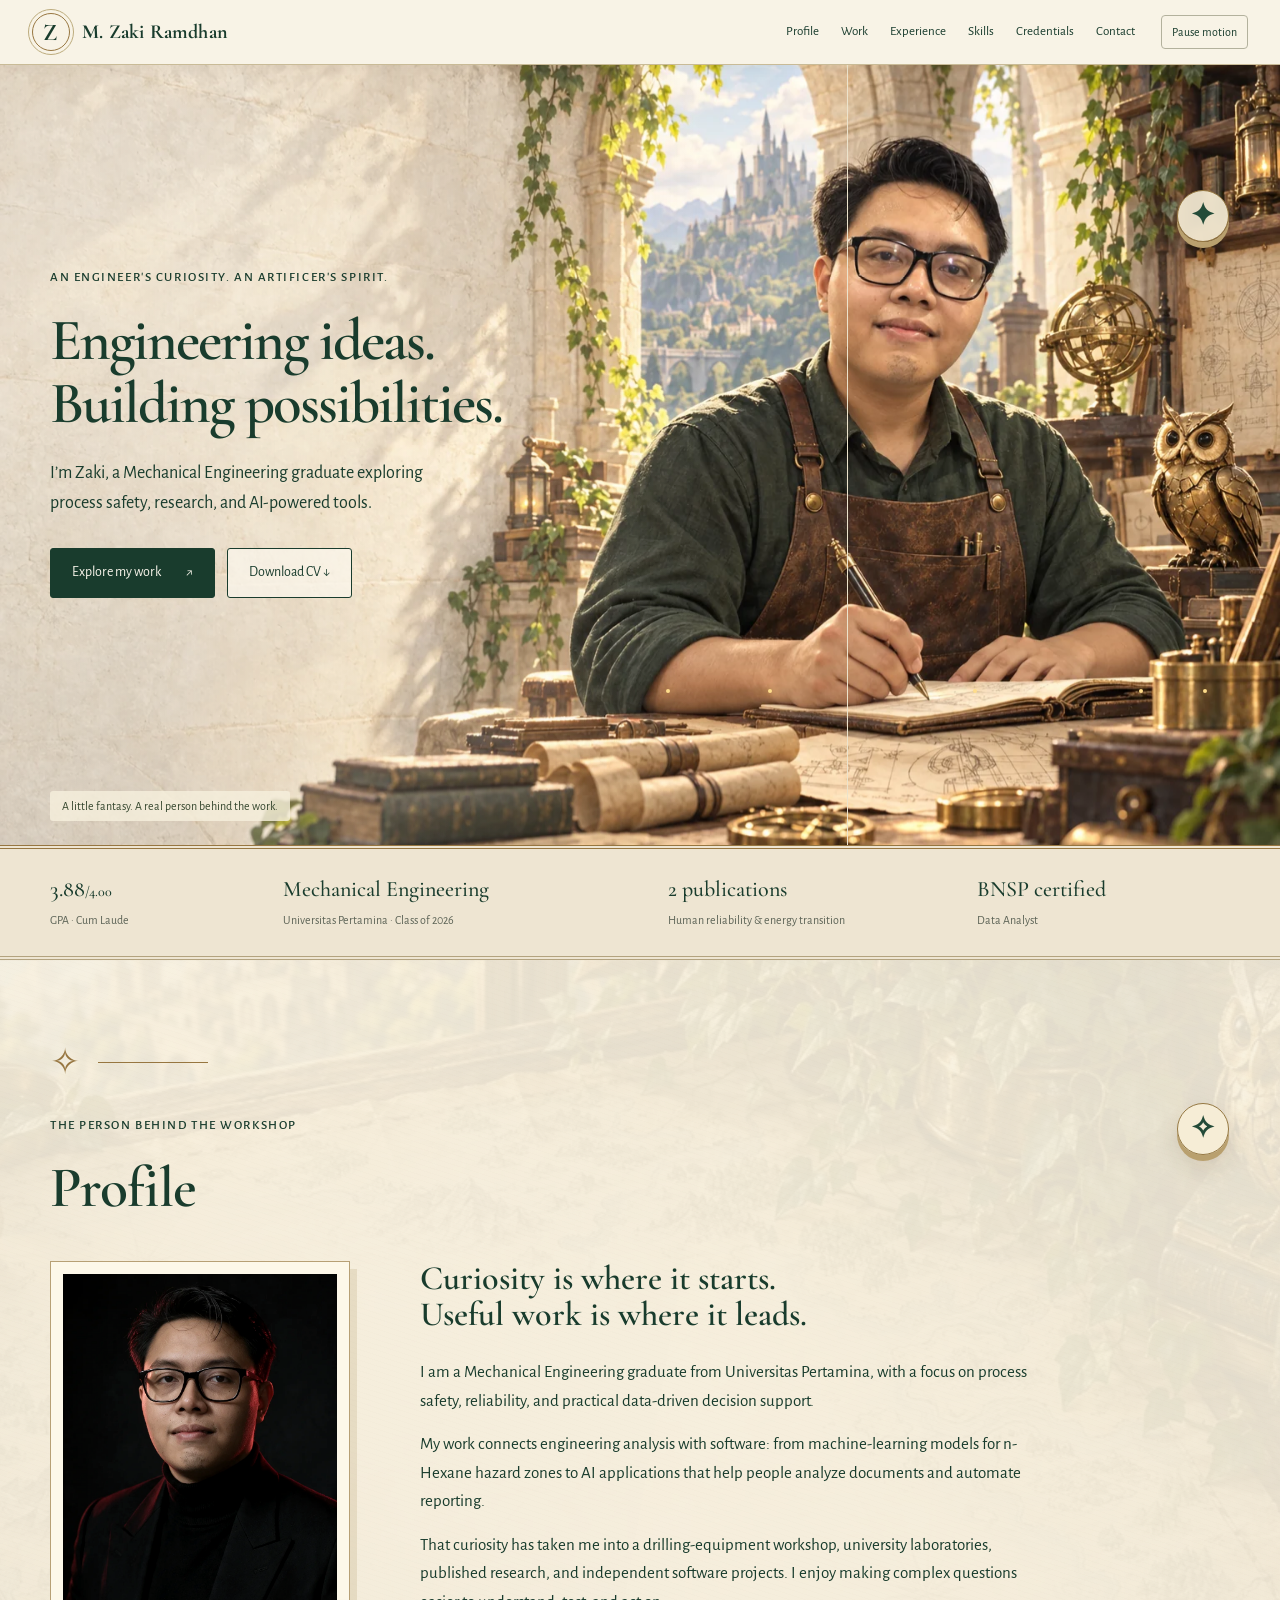
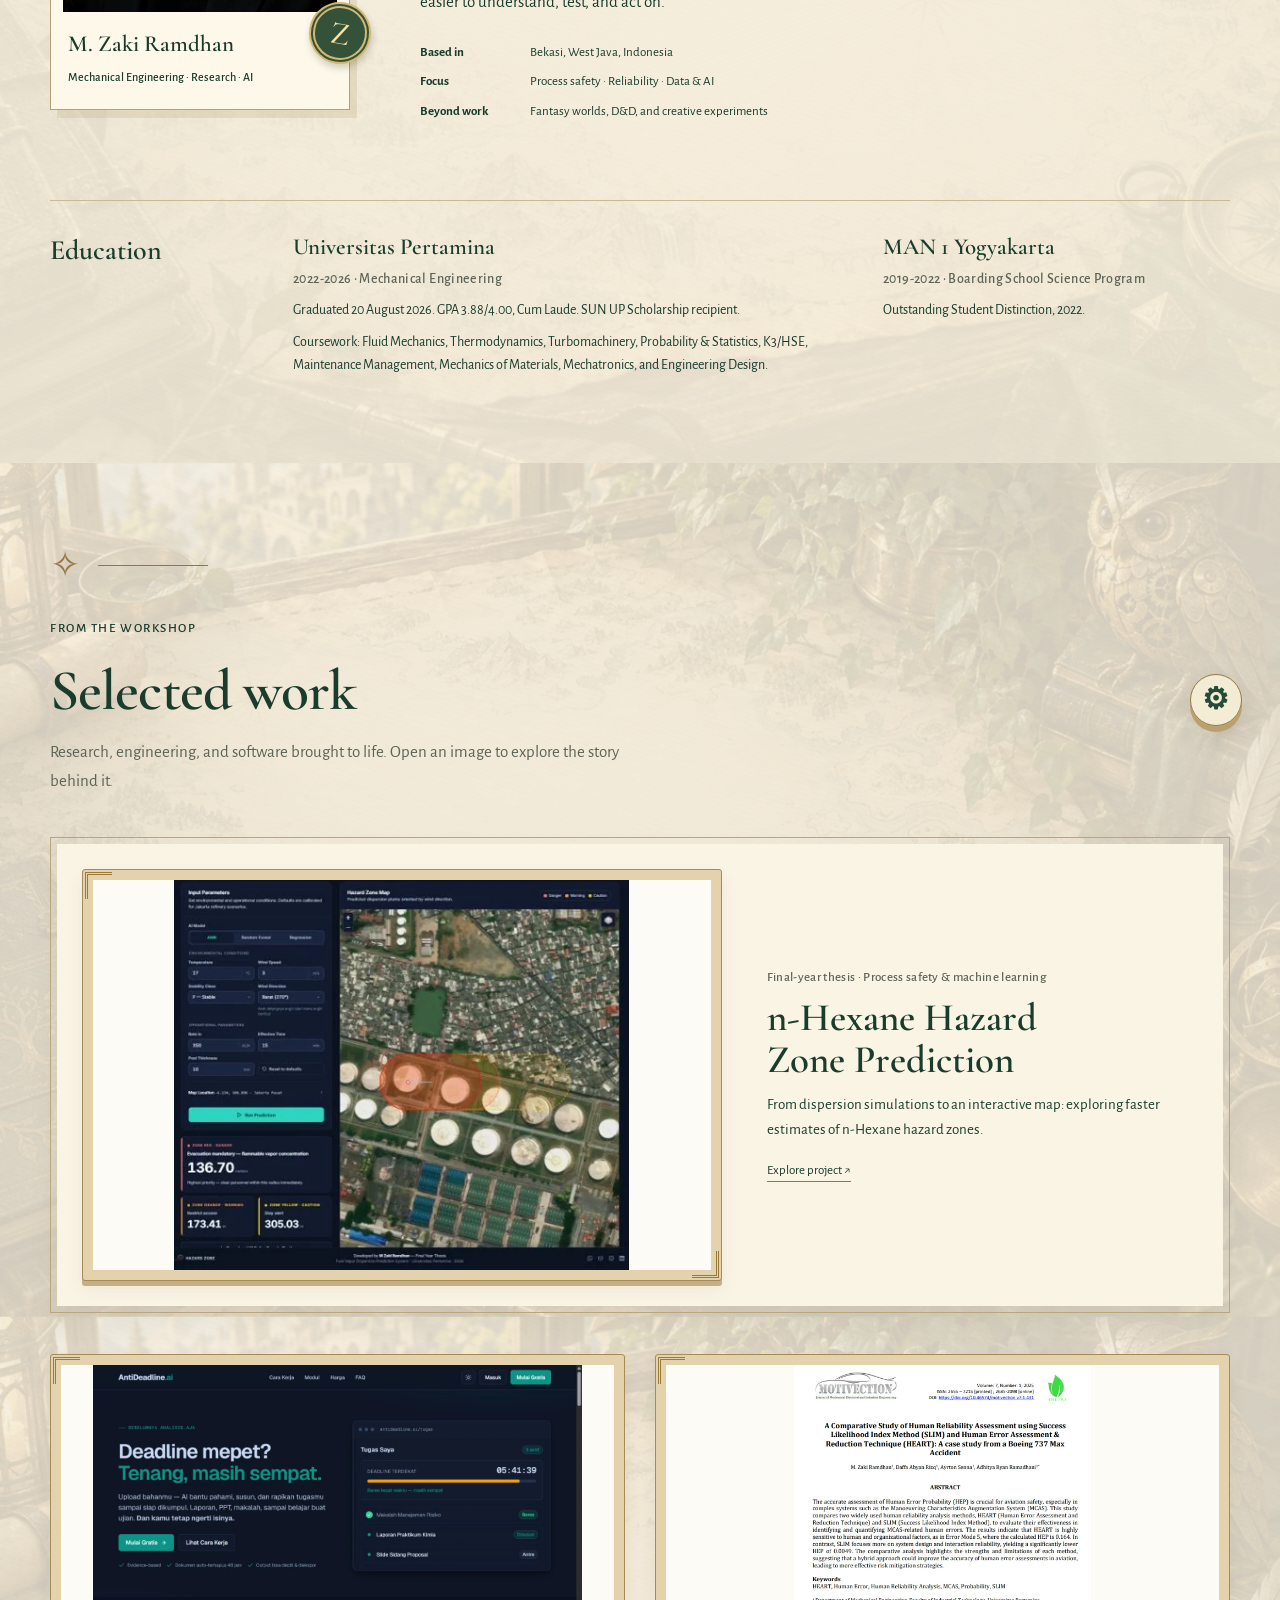
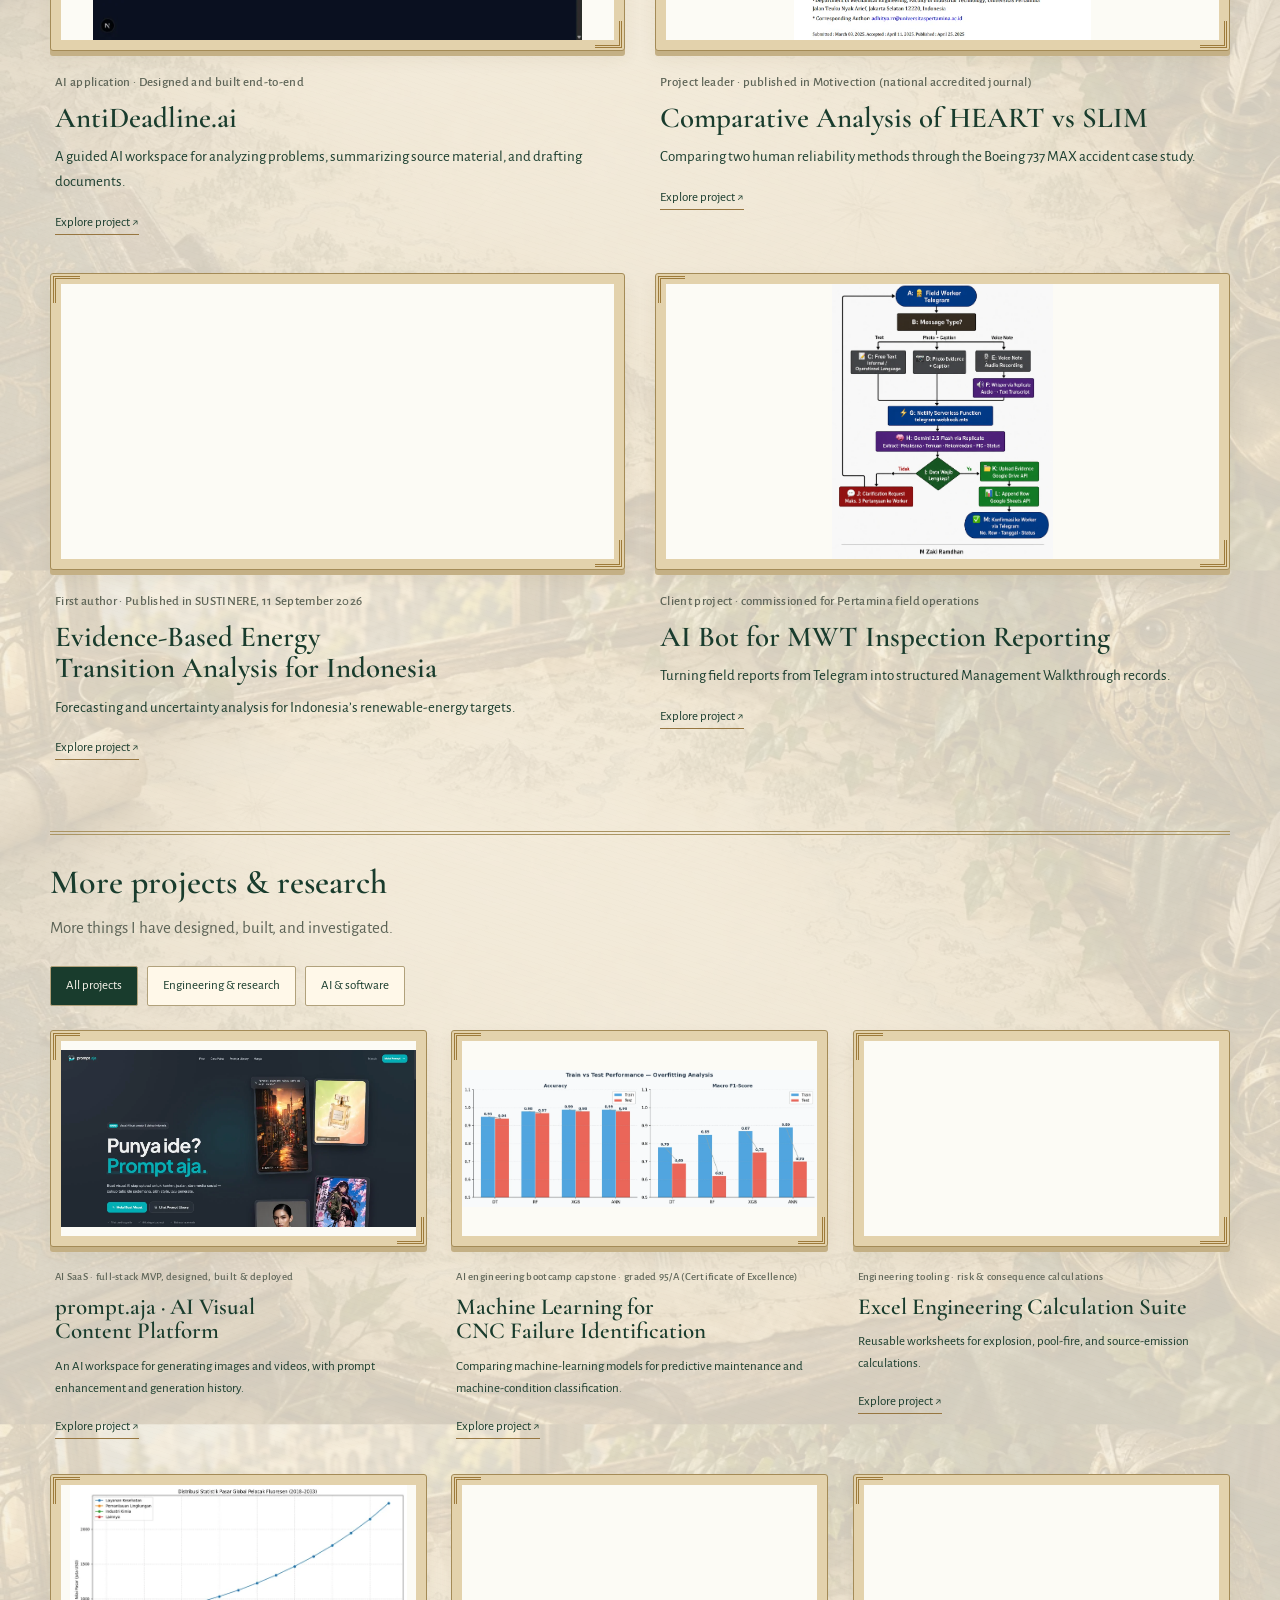
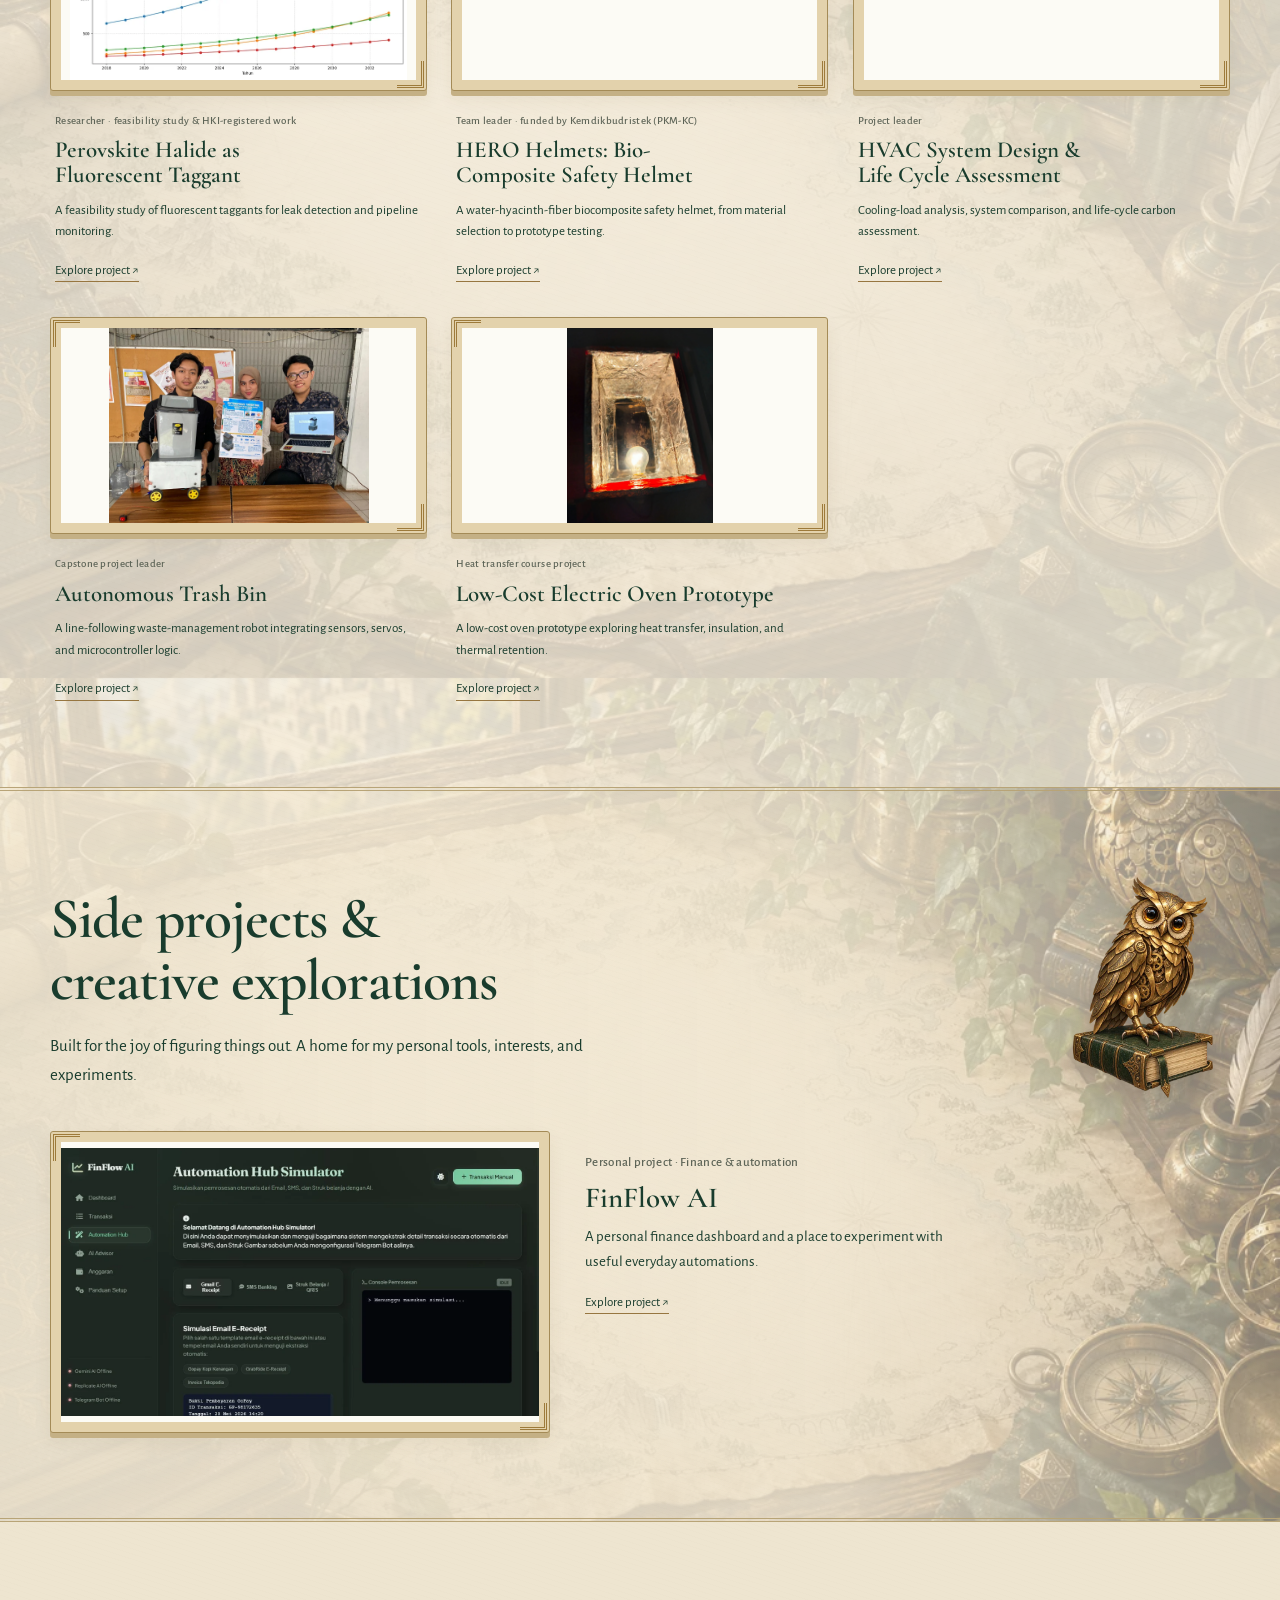
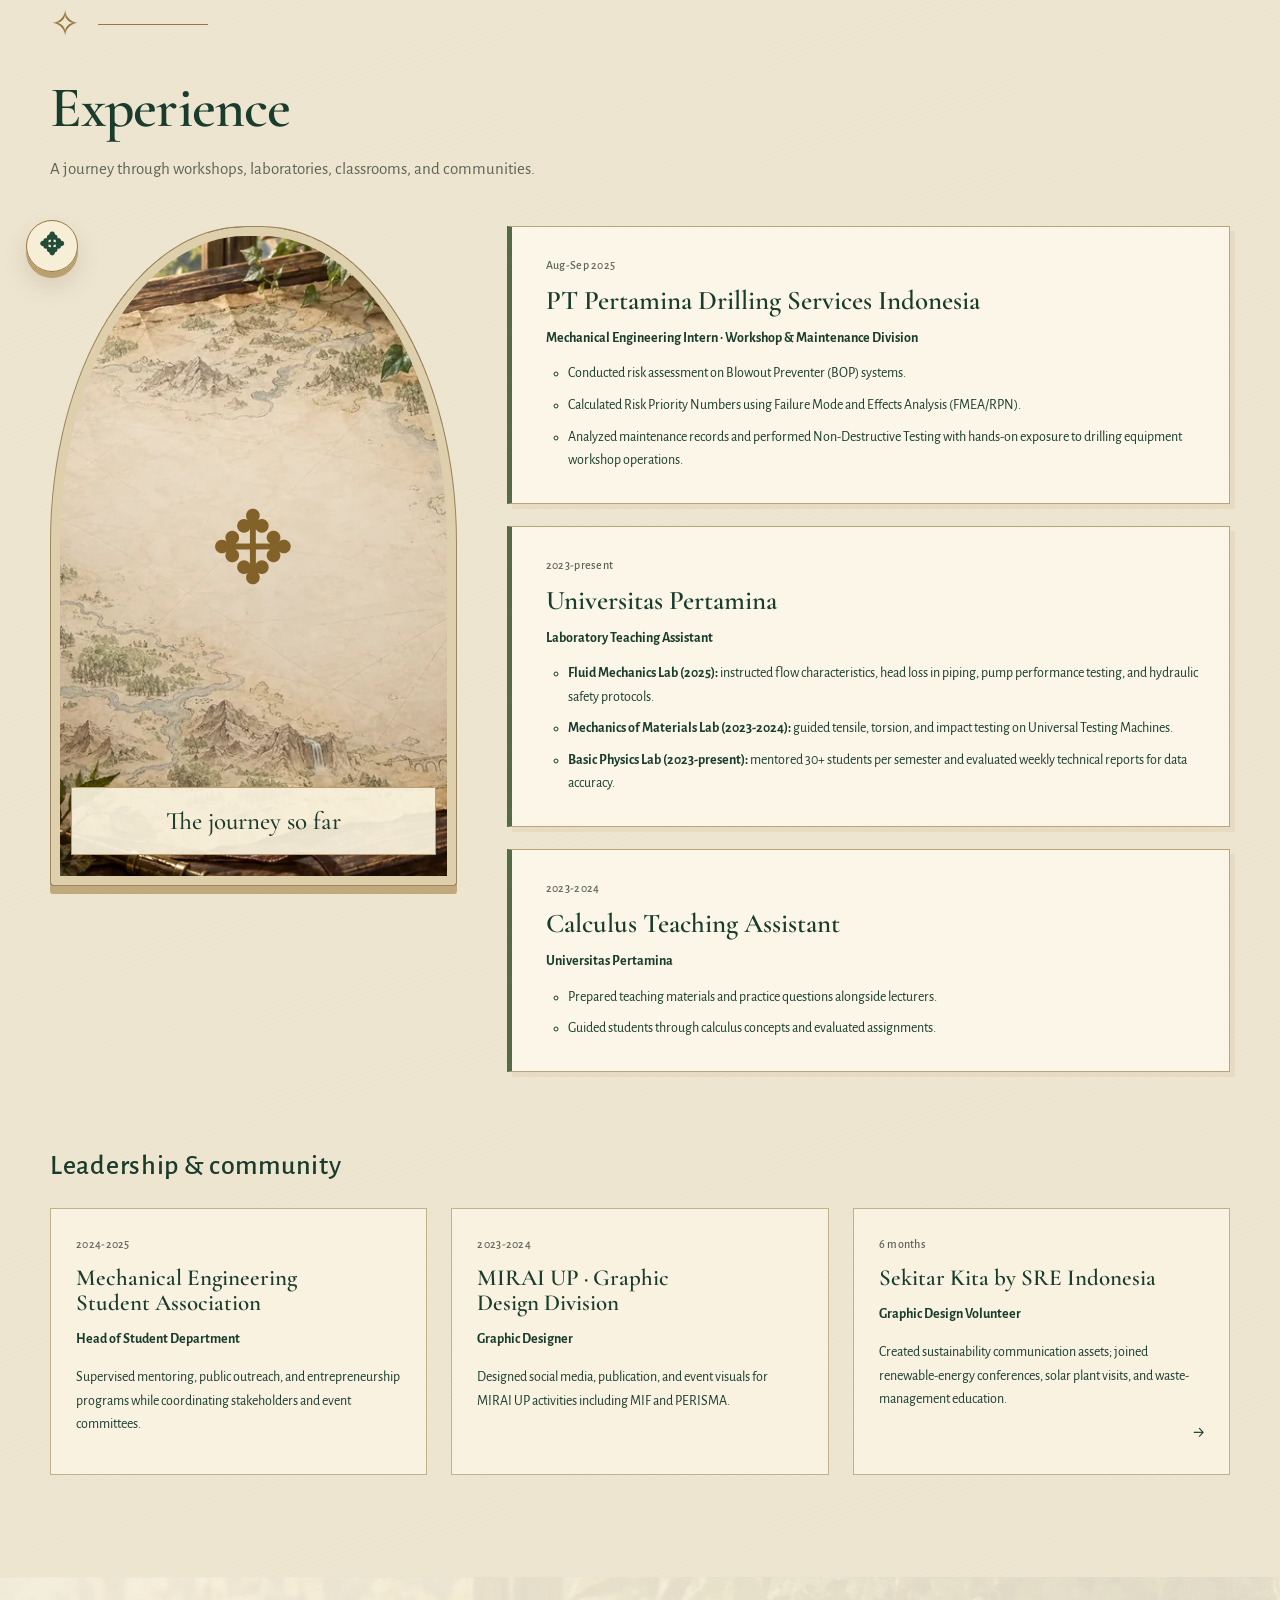
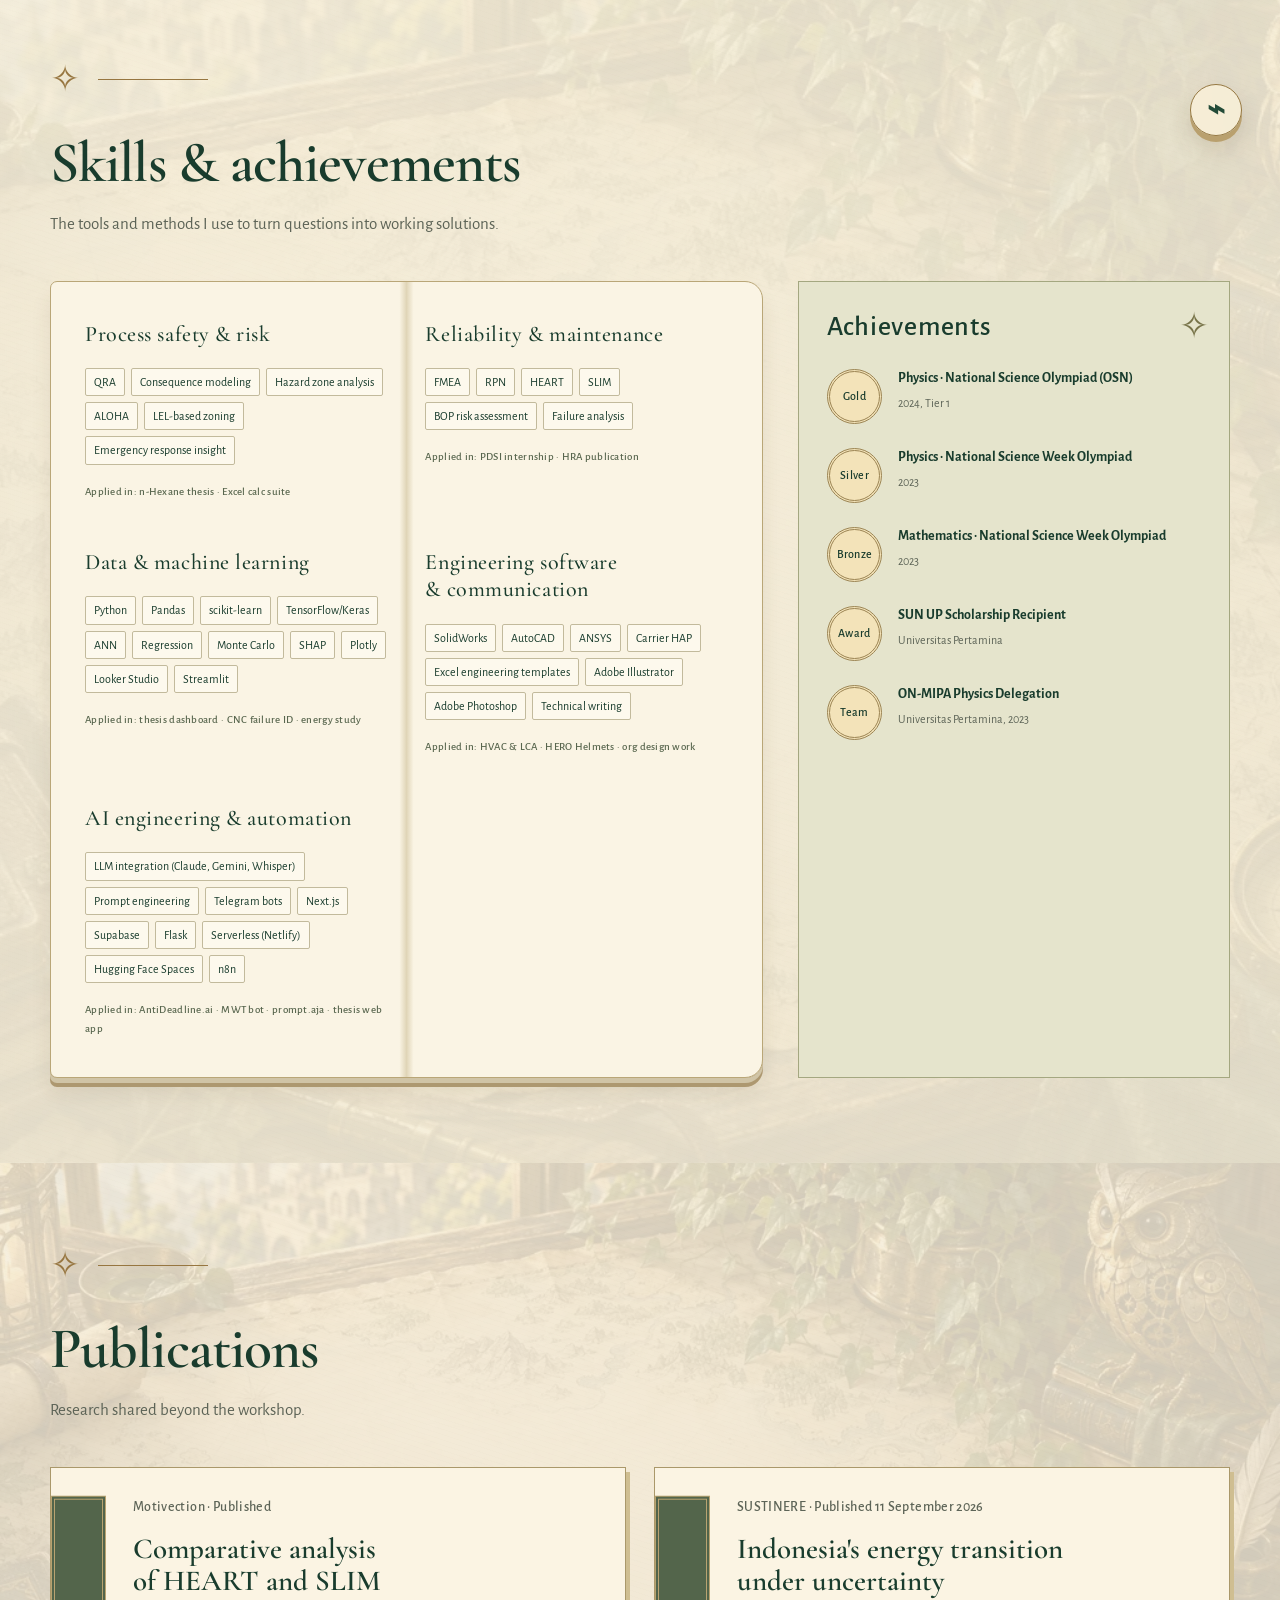
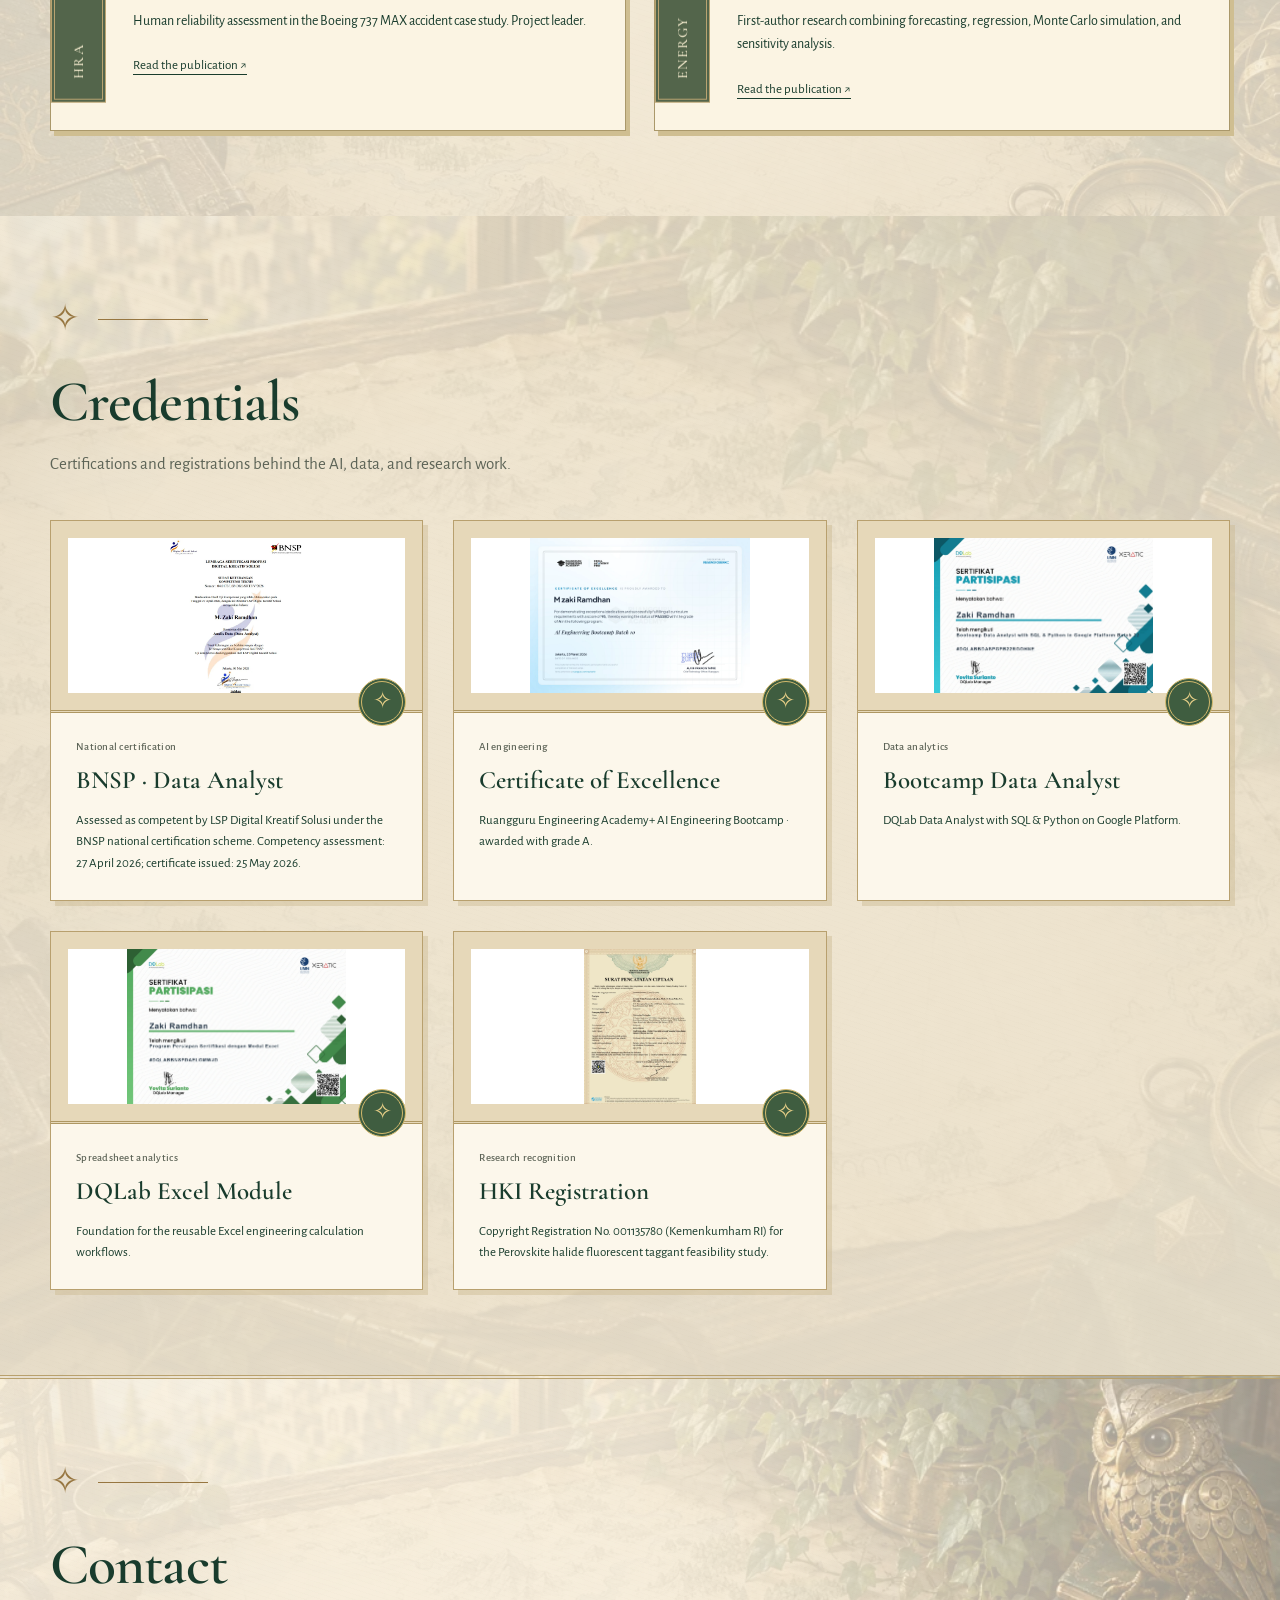
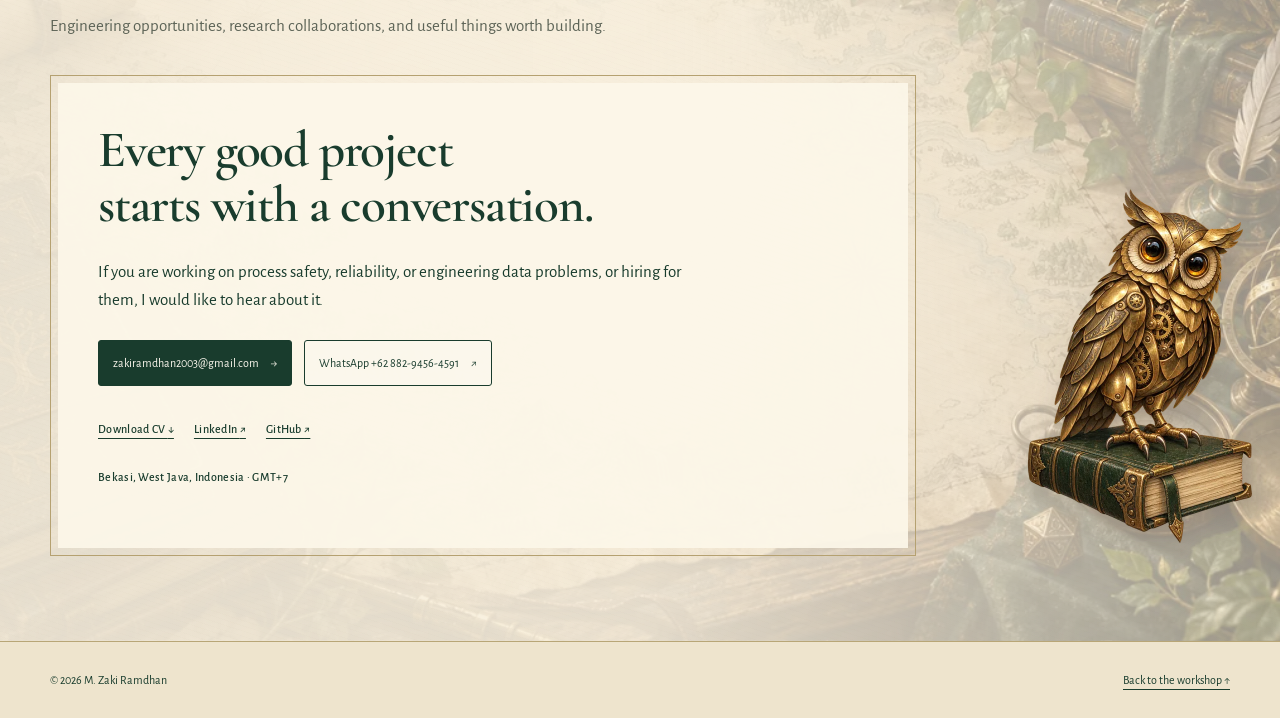
==== index.html @ 7a02dff9 "Finalize approved workshop portfolio with optimized media and production metadata" ====
<!doctype html>
<html lang="en"><head><meta charset="utf-8"><meta name="viewport" content="width=device-width, initial-scale=1">
<meta name="robots" content="index,follow"><meta name="theme-color" content="#f4eddd">
<title>M. Zaki Ramdhan | The Artificer's Workshop</title>
<meta name="description" content="Mechanical engineering, process safety, research, and AI applications by M. Zaki Ramdhan.">
<style>@font-face{font-family:'Alegreya Sans';font-style:normal;font-weight:400;font-display:swap;src:url('assets/workshop/fonts/alegreya-sans-400.woff2') format('woff2')}
@font-face{font-family:'Alegreya Sans';font-style:normal;font-weight:500;font-display:swap;src:url('assets/workshop/fonts/alegreya-sans-500.woff2') format('woff2')}
@font-face{font-family:'Alegreya Sans';font-style:normal;font-weight:700;font-display:swap;src:url('assets/workshop/fonts/alegreya-sans-700.woff2') format('woff2')}
@font-face{font-family:'Cormorant Garamond';font-style:normal;font-weight:500;font-display:swap;src:url('assets/workshop/fonts/cormorant-garamond-500.woff2') format('woff2')}
@font-face{font-family:'Cormorant Garamond';font-style:normal;font-weight:600;font-display:swap;src:url('assets/workshop/fonts/cormorant-garamond-600.woff2') format('woff2')}
@font-face{font-family:'Cormorant Garamond';font-style:normal;font-weight:700;font-display:swap;src:url('assets/workshop/fonts/cormorant-garamond-700.woff2') format('woff2')}
@font-face{font-family:'Cormorant Garamond';font-style:italic;font-weight:600;font-display:swap;src:url('assets/workshop/fonts/cormorant-garamond-600-italic.woff2') format('woff2')}
</style><style>/* Ponytail: native CSS motion, grids and dialog; no animation/framework dependency. */
img{height:auto}
:root{color-scheme:light;--paper:#f4eddd;--page:#fbf7ed;--ink:#193c2d;--muted:#5d6457;--line:#b9b399;--gold:#977640;--serif:Georgia,'Times New Roman',serif}*{box-sizing:border-box}html{scroll-behavior:smooth;scroll-padding-top:95px}body{margin:0;color:var(--ink);background:var(--paper);font:16px/1.75 'Segoe UI',Arial,sans-serif}button,a{-webkit-tap-highlight-color:transparent}button{font:inherit;cursor:pointer}a{color:inherit;text-underline-offset:5px}img{max-width:100%;display:block}button:focus-visible,a:focus-visible{outline:3px solid var(--ink);outline-offset:5px}h1,h2,h3,h4,p,figure{margin:0}h1,h2,h3,h4{font-family:var(--serif);font-weight:400;line-height:1.16}h2{font-size:clamp(36px,4.5vw,61px);letter-spacing:-1.7px}h3{font-size:clamp(25px,2.7vw,34px)}h4{font-size:23px}p+p{margin-top:15px}ul{padding-left:22px}li+li{margin-top:8px}[hidden]{display:none!important}.skip{position:fixed;top:-80px;z-index:20;background:white;padding:10px}.skip:focus{top:5px}.container{width:min(1240px,calc(100% - 100px));margin:auto;position:relative}.section{position:relative;padding:85px 0;isolation:isolate}.section:after{content:'';position:absolute;inset:0;z-index:-1;pointer-events:none;background-image:repeating-linear-gradient(18deg,transparent 0 4px,#79664403 4px 5px)}.section-head{margin-bottom:42px;max-width:720px}.section-head h2+p{margin-top:16px;max-width:600px;color:var(--muted)}.eyebrow,.meta,.mono{font-size:13px;letter-spacing:.025em}.eyebrow{letter-spacing:.12em;text-transform:uppercase;margin-bottom:20px}.meta{color:var(--muted)}.chapter-art{display:flex;align-items:center;gap:18px;margin-bottom:34px;color:var(--gold);max-width:160px}.sigil{font:36px/1 var(--serif)}.chapter-line{height:1px;background:var(--gold);width:110px}.topbar{position:sticky;top:0;z-index:10;background:#f8f3e7f5;border-bottom:1px solid #c9bb97;box-shadow:0 3px 14px #47391609}.navbar{max-width:1440px;margin:auto;padding:13px 32px;display:flex;align-items:center;gap:26px}.brand{display:flex;gap:12px;align-items:center;text-decoration:none;white-space:nowrap;font:20px var(--serif);font-weight:bold}.brand-seal{display:grid;place-items:center;width:38px;height:38px;border:1px solid var(--gold);outline:1px solid #bcab7c;outline-offset:3px;border-radius:50%;font-size:24px}#nav-menu{margin-left:auto;display:flex;gap:22px;align-items:center}#nav-menu a{font-size:13px;text-decoration:none;border-bottom:1px solid transparent}#nav-menu a:hover,#nav-menu a[aria-current]{border-color:var(--gold)}#motion-toggle,.nav-toggle{color:var(--ink);background:transparent;border:1px solid #b3b19d;border-radius:4px;padding:6px 10px;font-size:12px;white-space:nowrap}.nav-toggle{display:none}.hero{position:relative;min-height:660px;height:min(780px,calc(100dvh - 60px));overflow:hidden;background:#ece3cc;isolation:isolate;display:flex;align-items:center}.hero-scene{position:absolute;inset:0;width:100%;height:100%;object-fit:cover;object-position:center;z-index:-2;animation:scene-breathe 24s ease-in-out infinite alternate}.hero:after{content:'';position:absolute;inset:0;background:linear-gradient(90deg,#f3edde60,transparent 55%);z-index:-1}.hero-copy{width:min(630px,50%);margin-left:max(50px,calc((100vw - 1240px)/2));padding:35px 0 80px;animation:rise .8s both}.hero-copy h1{font-size:clamp(42px,4.6vw,72px);line-height:1.07;letter-spacing:-2px;max-width:620px}.hero-copy>p:not(.eyebrow){max-width:420px;margin-top:24px;font-size:18px;line-height:1.65}.hero-actions{display:flex;flex-wrap:wrap;gap:12px;margin-top:30px}.btn{display:inline-flex;align-items:center;justify-content:center;gap:25px;padding:12px 21px;border:1px solid var(--ink);border-radius:3px;text-decoration:none;font-size:14px;white-space:nowrap}.btn-solid{background:var(--ink);color:var(--page)}.btn-line{background:#fbf7edb8}.btn:hover{box-shadow:0 5px 0 #183b2b18;transform:translateY(-2px)}.hero-caption{position:absolute;bottom:24px;left:max(50px,calc((100vw - 1240px)/2));font-size:12px;color:#36472f;background:#f7f0decc;padding:5px 12px;border-radius:3px}.motes{pointer-events:none;position:absolute;inset:0;overflow:hidden}.motes i{position:absolute;width:4px;height:4px;border-radius:50%;background:#ffdd8c;box-shadow:0 0 10px #efbd4e;left:60%;top:80%;animation:drift 11s infinite linear}.motes i:nth-child(2){left:76%;animation-delay:-3s}.motes i:nth-child(3){left:89%;animation-delay:-6s}.motes i:nth-child(4){left:52%;animation-delay:-8s}.motes i:nth-child(5){left:94%;animation-delay:-10s}.stat-ribbon{position:relative;display:grid;grid-template-columns:.8fr 1.4fr 1.1fr 1fr;gap:30px;padding:26px max(50px,calc((100vw - 1240px)/2));border-top:4px double var(--gold);border-bottom:4px double #b3a37f;background:#eee5d2}.stat-ribbon>div{display:flex;flex-direction:column;justify-content:center}.stat-ribbon strong{font:22px/1.3 var(--serif)}.stat-ribbon strong span{font-size:14px}.stat-ribbon div>span{font-size:12px;margin-top:6px;color:var(--muted)}
.profile-section{background:linear-gradient(100deg,#f7f0dfeb,#f7f0dfea),url('assets/workshop/media/journey-map-1024.webp') center/cover}.profile-layout{display:grid;grid-template-columns:300px 1fr;gap:70px;align-items:start}.portrait-frame{position:relative;padding:12px 12px 20px;background:#fdf8e9;border:1px solid #b7a075;box-shadow:7px 8px 0 #b8a3753d;transform:rotate(-2deg)}.portrait-frame img{width:100%;aspect-ratio:3/3.7;object-fit:cover;object-position:50% 34%}.portrait-frame figcaption{padding:18px 5px 0;font:23px/1.3 var(--serif)}.portrait-frame figcaption span{font:11px 'Segoe UI',sans-serif}.wax-seal{position:absolute;right:-22px;bottom:45px;background:#34513a;border:6px double #d3b86f;color:#f9e3a3;width:62px;height:62px;border-radius:50%;display:grid;place-items:center;font:32px var(--serif);box-shadow:2px 4px 7px #24291335;transform:rotate(10deg)}.profile-copy h3{font-size:34px;margin-bottom:24px}.profile-copy p{max-width:68ch}.profile-facts{display:grid;gap:8px;margin-top:25px}.profile-facts>div{display:grid;grid-template-columns:110px 1fr;font-size:13px}.profile-facts dt{font-weight:bold}.profile-facts dd{margin:0}.education{display:grid;grid-template-columns:.6fr 1.6fr 1fr;gap:35px;margin-top:60px;border-top:1px solid #c9b995;padding-top:34px}.education p{font-size:14px;margin-top:8px}.education h3{font-size:28px}
.work-section{background:var(--paper)}.work-section:before,.publications:before{content:'';position:absolute;inset:0;z-index:-1;background:url('assets/workshop/media/journey-map-1024.webp') center top/100% auto repeat-y;opacity:.14}.featured-grid{display:grid;grid-template-columns:1fr 1fr;gap:38px 30px}.project{position:relative;min-width:0;transition:transform .25s}.project .cover{width:100%;padding:10px;background:#e3d2ac;border:1px solid #a48b57;border-radius:3px;box-shadow:0 5px 0 #c4b085,0 8px 18px #59401e12;display:block;transition:transform .3s,box-shadow .3s;position:relative}.project .cover:before,.project .cover:after{content:'';position:absolute;width:24px;height:24px;border:3px double #9d7a3a;pointer-events:none;z-index:1}.project .cover:before{top:2px;left:2px;border-right:0;border-bottom:0}.project .cover:after{bottom:2px;right:2px;border-left:0;border-top:0}.cover:hover{transform:translateY(-5px) rotate(-.3deg);box-shadow:0 8px 0 #c4b085,0 14px 28px #59401e20}.cover img{width:100%;height:275px;object-fit:contain;background:#fcfbf5}.project-copy{padding:21px 5px 0}.project h3{font-size:29px;margin:8px 0 12px}.project-copy>p:not(.meta){font-size:15px;line-height:1.65}.project .details{margin-top:17px;border:0;padding:0;background:none;border-bottom:1px solid var(--gold);color:var(--ink);font-size:13px}.featured-grid .project:first-child{grid-column:1/-1;display:grid;grid-template-columns:1.45fr 1fr;gap:35px;align-items:center;padding:25px;background:#faf4e5;outline:1px solid #b8a778;outline-offset:6px;box-shadow:0 15px 30px #66553812;margin:7px 7px 10px}.featured-grid .project:first-child .cover img{height:390px}.featured-grid .project:first-child h3{font-size:39px}.featured-grid .project:first-child .project-copy{padding:10px}.gallery-heading{margin-top:70px;padding-top:30px;border-top:4px double #ab9562}.gallery-heading p{color:var(--muted);margin-top:12px}.filters{display:flex;gap:9px;flex-wrap:wrap;margin:24px 0}.filters button{padding:8px 15px;background:#fff8e9;border:1px solid #b1a17b;border-radius:2px;color:var(--ink);font-size:13px}.filters button[aria-pressed=true]{color:var(--page);background:var(--ink)}.gallery-grid{display:grid;grid-template-columns:repeat(3,1fr);gap:34px 24px}.gallery-grid .cover img{height:195px}.gallery-grid h3{font-size:23px}.gallery-grid .project-copy>p:not(.meta){font-size:13px}.gallery-grid .meta{font-size:11px}.side-section{overflow:hidden;background:linear-gradient(90deg,#f2e9d5ed 10%,#f2e9d5e0 65%,#f2e9d588),url('assets/workshop/media/journey-map-1024.webp') right center/cover;border-top:4px double #b8a477;border-bottom:4px double #b8a477}.side-intro{display:flex;align-items:center;justify-content:space-between;gap:30px}.side-intro p{max-width:590px;margin-top:20px}.side-owl{width:175px;height:225px;object-fit:contain}.float{animation:float 7s ease-in-out infinite}.side-section .project{max-width:930px;display:grid;grid-template-columns:1.25fr 1fr;gap:30px;margin-top:30px}.side-section .cover img{height:280px}
#experience{background:#eee5d0}.journey-layout{display:grid;grid-template-columns:.72fr 1.28fr;gap:50px;align-items:start}.map-window{position:sticky;top:110px;height:660px;background:url('assets/workshop/media/journey-map-1024.webp') 42% center/cover;border:1px solid #9b855c;border-radius:48% 48% 3px 3px;box-shadow:inset 0 0 0 9px #ded0ad,0 8px 0 #c0aa7d;overflow:hidden}.map-label{position:absolute;bottom:30px;left:20px;right:20px;background:#fbf4dfeb;padding:18px;text-align:center;font:25px var(--serif);border:1px solid #b8a06e}.compass{position:absolute;top:40%;left:calc(50% - 42px);font:100px var(--serif);color:#826229;animation:compass-turn 40s linear infinite}.xp-list{list-style:none;padding:0;margin:0}.xp-row{padding:28px 28px 30px 34px;margin:0 0 22px!important;background:#fbf6e8;border:1px solid #b8a57b;border-left:5px solid #536b47;box-shadow:5px 5px 0 #c8b48b30;position:relative}.xp-date{font-size:12px;color:var(--muted);margin-bottom:11px}.xp-main h3{font-size:27px}.xp-role{font-size:14px;font-weight:600;margin:12px 0}.xp-points{font-size:14px}.lead-block{margin-top:55px}.block-label{font:28px var(--serif);margin-bottom:25px}.lead-grid{list-style:none;padding:0;display:grid;grid-template-columns:repeat(3,1fr);gap:24px}.lead-card{position:relative;padding:25px;background:#f9f2e0;border:1px solid #c2b18c;margin:0!important}.lead-years{font-size:12px;color:var(--muted);margin-bottom:12px}.lead-role{font-size:14px;font-weight:600;margin-top:12px}.lead-card>p:last-of-type{font-size:14px}.cover-btn{position:absolute;inset:0;width:100%;border:0;background:transparent;z-index:1}.lead-card-btn:hover{outline:2px solid var(--gold)}.proj-arrow{display:block;text-align:right;font-size:22px}
#skills{background:linear-gradient(90deg,#f5eedaec,#f5eedae8),url('assets/workshop/media/journey-map-1024.webp') center/cover}.skills-layout{display:grid;grid-template-columns:1.65fr 1fr;gap:35px}.skills-grid{display:grid;grid-template-columns:1fr 1fr;gap:20px;padding:25px;background:linear-gradient(90deg,#faf4e4 49%,#e0d5b7 50%,#faf4e4 51%);border:1px solid #b9a677;border-radius:7px 18px 18px 7px;box-shadow:0 5px 0 #d0c4a6,0 9px 0 #ad9870,0 15px 20px #55442018}.skill-cluster{padding:14px 9px}.skill-cluster h3{font:22px/1.25 var(--serif);margin-bottom:20px}.chiplist{list-style:none;padding:0;display:flex;flex-wrap:wrap;gap:6px}.chiplist li{font-size:12px;padding:3px 8px;border:1px solid #c2ba9c;border-radius:2px;background:#fdf9ed;margin:0}.applied{font-size:11px;color:#58664e;margin-top:18px!important}.achievements{padding:28px;background:#e5e4cc;border:1px solid #a4a780;position:relative}.achievements:before{content:'✧';position:absolute;right:20px;top:15px;color:#777348;font-size:36px}.ach-list{list-style:none;padding:0}.ach-list li{display:flex;align-items:start;gap:16px;margin-top:24px}.ach-badge{min-width:55px;border:3px double #9b8453;border-radius:50%;width:55px;height:55px;display:grid;place-items:center;font:12px var(--serif);background:#f3e3b9}.ach-list strong{font-size:14px;line-height:1.4;display:block}.ach-list div>span{font-size:12px;color:var(--muted)}
.publications{background:#f5edda}.publication-grid{display:grid;grid-template-columns:1fr 1fr;gap:28px}.publication{display:flex;gap:27px;padding:28px 28px 28px 0;background:#fbf4e3;border:1px solid #aa986a;box-shadow:4px 5px 0 #cfbe91;min-width:0}.book-spine{writing-mode:vertical-rl;transform:rotate(180deg);padding:20px 15px;background:#53654b;color:#fff4d7;font:14px var(--serif);letter-spacing:.1em;border:4px double #b9a371;flex-shrink:0}.publication h3{font-size:29px;margin:14px 0}.publication p{font-size:14px}.publication a{display:inline-block;font-size:13px;margin-top:22px}
#credentials{background:linear-gradient(#f0e7d3de,#f0e7d3ee),url('assets/workshop/media/journey-map-1024.webp') center/cover}.cred-grid{display:grid;grid-template-columns:repeat(3,1fr);gap:30px}.cred-card{border:1px solid #b8a06e;background:#fcf7eb;box-shadow:5px 5px 0 #cab88f70;position:relative}.cred-card:after{content:'✧';position:absolute;right:16px;top:157px;border:4px double #d2b96c;background:#3f5d40;color:#e7cf87;border-radius:50%;width:40px;height:40px;display:grid;place-items:center;font-size:23px}.cred-media{padding:17px;background:#e6d8b9;border-bottom:3px double #ae9762}.cred-media img{width:100%;height:155px;object-fit:contain;background:white}.cred-body{padding:25px}.cred-tag{font-size:11px;color:var(--muted);margin-bottom:10px}.cred-body h3{font-size:25px}.cred-body>p:last-child{font-size:13px;margin-top:16px}
#contact{overflow:hidden;background:linear-gradient(90deg,#f8f0dfeb 0%,#f8f0dfe8 50%,#f8f0df99),url('assets/workshop/media/journey-map-1024.webp') center/cover;border-top:4px double #b9a16d}.contact-block{max-width:850px;padding:40px;background:#fcf7e9ed;outline:1px solid #b5a171;outline-offset:7px;position:relative;z-index:1;margin:8px}.contact-title{font-size:clamp(34px,4vw,55px);letter-spacing:-1.2px}.contact-lede{margin-top:24px;max-width:600px}.contact-actions{display:flex;gap:12px;flex-wrap:wrap;margin-top:25px}.contact-actions .btn{font-size:12px;padding:12px 14px;gap:12px}.contact-links{list-style:none;padding:0;display:flex;gap:20px;flex-wrap:wrap;margin-top:28px}.contact-links .mono{font-size:12px}.contact-links li{margin:0}.contact-links li:last-child{flex-basis:100%}.contact-owl{position:absolute;width:240px;right:-30px;bottom:0;z-index:2;pointer-events:none}footer{display:flex;justify-content:space-between;gap:20px;padding:28px 50px;font-size:12px;border-top:1px solid #b8a677;background:#eee4cd}
dialog{width:min(1060px,94vw);max-height:92dvh;border:1px solid #ab956a;padding:0;background:var(--page);color:var(--ink);border-radius:6px;box-shadow:0 30px 120px #102b2444}dialog::backdrop{background:#152c23c9;backdrop-filter:blur(5px)}dialog[open]{animation:rise .25s both}.modal-bar{position:sticky;top:0;z-index:2;background:var(--paper);border-bottom:3px double #b1a077;padding:12px 24px;display:flex;justify-content:space-between;align-items:center;font:18px var(--serif)}.modal-close{background:var(--ink);color:white;border:0;border-radius:3px;padding:8px 15px;font-size:13px}.modal-content{padding:30px}.modal-content h2{font-size:37px;margin:12px 0 26px}.media-stage{min-height:200px;background:#e8e0d0;border:1px solid #c4b891;display:grid;place-items:center}.media-stage img,.media-stage video{width:100%;height:430px;object-fit:contain}.media-controls{display:flex;align-items:center;gap:18px;padding:13px 0;font-size:13px}.media-controls button{width:38px;height:35px;border:1px solid var(--line);background:var(--page);color:var(--ink)}.media-controls a{margin-left:auto}#modal-description{margin-top:27px}#modal-description li{font-size:15px}#modal-link a{display:inline-block;margin-top:25px}body:has(dialog[open]){overflow:hidden}.reveal{animation:rise .7s both}.paused *,.paused *:before,.paused *:after{animation-play-state:paused!important;scroll-behavior:auto!important}.paused .reveal{animation:none!important}.paused .cover{transition:none}#motion-toggle[aria-pressed=true]{background:#e4ddc5}
@keyframes rise{from{opacity:0;transform:translateY(20px)}to{opacity:1;transform:none}}@keyframes float{0%,100%{transform:translateY(0) rotate(-2deg)}50%{transform:translateY(-12px) rotate(2deg)}}@keyframes compass-turn{to{transform:rotate(360deg)}}@keyframes drift{0%{transform:translate(0,0);opacity:0}20%{opacity:.8}80%{opacity:.6}100%{transform:translate(-100px,-470px);opacity:0}}@keyframes scene-breathe{from{transform:scale(1)}to{transform:scale(1.035)}}
@media(min-width:1600px){.hero{height:780px}.hero-scene{object-position:center 43%}}@media(max-width:1100px){.navbar{gap:17px;padding:14px 25px}#nav-menu{gap:14px}.brand{font-size:17px}.container{width:calc(100% - 64px)}.hero-copy{margin-left:35px;width:49%}.hero-copy h1{font-size:47px}.hero-copy>p:not(.eyebrow){max-width:330px;font-size:16px}.hero .eyebrow{font-size:10px}.stat-ribbon{padding:24px 32px;gap:20px}.stat-ribbon strong{font-size:19px}.profile-layout{grid-template-columns:260px 1fr;gap:45px}.contact-owl{width:180px;right:-22px;bottom:-30px}.contact-block{max-width:80%}.skills-layout{grid-template-columns:1fr}.ach-list{display:grid;grid-template-columns:1fr 1fr;gap:15px}.ach-list li{margin:0}.journey-layout{gap:25px}.featured-grid .project:first-child{grid-template-columns:1.15fr 1fr}.featured-grid .project:first-child h3{font-size:30px}}
@media(max-width:850px){.nav-toggle{display:block;margin-left:auto}.navbar{flex-wrap:wrap;gap:14px}#nav-menu{display:none;order:3;width:100%;margin:0;padding-top:12px;flex-wrap:wrap}#nav-menu.open{display:flex}.hero{min-height:590px;height:650px}.hero-copy{width:50%;padding-bottom:80px}.hero-copy h1{font-size:40px}.hero-actions{flex-direction:column;align-items:start}.hero .btn{font-size:12px;padding:9px 16px}.hero-copy>p:not(.eyebrow){max-width:290px}.hero-caption{left:30px}.profile-layout{grid-template-columns:210px 1fr;gap:30px}.profile-copy h3{font-size:29px}.profile-copy p{font-size:14px}.education{grid-template-columns:1fr 1fr}.education>h3{grid-column:1/-1}.featured-grid .project:first-child{display:block}.featured-grid .project:first-child .project-copy{padding-top:25px}.gallery-grid{grid-template-columns:1fr 1fr}.journey-layout{display:block}.map-window{height:250px;position:relative;top:0;margin-bottom:35px;border-radius:3px;background-position:center 60%}.compass{font-size:75px;top:20%}.lead-grid,.cred-grid{grid-template-columns:1fr 1fr}.publication-grid{grid-template-columns:1fr}.cover img{height:240px}.contact-owl{opacity:.9;width:140px}.contact-block{max-width:90%}}
@media(max-width:600px){html{scroll-padding-top:120px}.navbar{padding:12px 17px}.brand{font-size:16px;gap:10px}.brand-seal{width:27px;height:27px;font-size:21px}#motion-toggle{font-size:10px;padding:5px 7px}.nav-toggle{font-size:11px}.container{width:calc(100% - 38px)}.section{padding:55px 0}.hero{height:auto;min-height:760px;display:block;background:#f2e9d6}.hero-scene{height:390px;inset:auto 0 0;object-position:78% 50%;object-fit:cover}.hero:after{background:linear-gradient(#f4eddd 40%,#f4eddd00 68%)}.hero-copy{width:auto;margin:0;padding:35px 22px 420px}.hero-copy h1{font-size:clamp(28px,8vw,36px);letter-spacing:-1px}.hero .eyebrow{font-size:9px;margin-bottom:15px}.hero-copy>p:not(.eyebrow){max-width:340px;margin-top:19px;font-size:15px}.hero-actions{flex-direction:row;margin-top:22px;gap:9px}.hero-caption{bottom:15px;left:15px;right:15px;font-size:10px;width:max-content;max-width:calc(100% - 30px)}.stat-ribbon{grid-template-columns:1fr 1fr;gap:20px;padding:22px 20px}.stat-ribbon strong{font-size:18px}.stat-ribbon div>span{font-size:10px}.chapter-art{margin-bottom:20px}.section-head{margin-bottom:30px}.section-head p{font-size:14px}.profile-layout{display:block}.portrait-frame{max-width:260px;margin:0 auto 40px}.profile-copy h3{font-size:30px}.profile-facts>div{grid-template-columns:90px 1fr;font-size:12px}.education{grid-template-columns:1fr;gap:26px;margin-top:32px}.featured-grid{grid-template-columns:1fr;gap:35px}.featured-grid .project:first-child{padding:12px;margin:5px}.featured-grid .project:first-child .cover img{height:265px}.featured-grid .project:first-child h3{font-size:30px}.cover img{height:245px}.gallery-grid{gap:26px 14px}.gallery-grid .cover{padding:5px}.gallery-grid .cover img{height:130px}.gallery-grid h3{font-size:20px}.gallery-grid .project-copy>p:not(.meta){font-size:12px}.gallery-grid .project-copy{padding:15px 0 0}.filters button{font-size:11px;padding:7px 10px}.side-intro{gap:12px}.side-intro h2{font-size:32px}.side-intro p{font-size:14px}.side-owl{width:80px;height:125px}.side-section .project{display:block}.side-section .project-copy{padding-top:20px}.side-section .cover img{height:230px}.lead-grid,.cred-grid{grid-template-columns:1fr}.xp-row{padding:22px}.xp-main h3{font-size:24px}.skills-grid{grid-template-columns:1fr;background:#fbf5e6;padding:20px}.skill-cluster{padding:10px 0}.ach-list{display:block}.ach-list li{margin-top:22px}.publication{gap:17px;padding-right:20px}.publication h3{font-size:26px}.book-spine{padding:18px 12px}.contact-block{max-width:none;padding:24px 18px;margin:6px}.contact-title{font-size:34px}.contact-owl{display:none}.contact-actions .btn{font-size:11px;max-width:100%;white-space:normal;overflow-wrap:anywhere}.contact-links{gap:15px}.contact-links .mono{font-size:11px}footer{padding:24px 20px;flex-direction:column;gap:10px}dialog{width:100%;max-width:100%;height:100dvh;max-height:100dvh;border-radius:0}.modal-content{padding:20px}.modal-content h2{font-size:30px}.media-stage img,.media-stage video{height:280px}.media-controls{gap:12px;font-size:11px}.modal-bar{font-size:16px}}
.paused dialog[open]{animation:none!important}
html.paused{scroll-behavior:auto!important}
@media(prefers-reduced-motion:reduce){html{scroll-behavior:auto}*,*:before,*:after{animation:none!important;transition:none!important}}

/* Motion-rich revision: locally hosted typography and touchable fantasy charms. */
:root{--serif:'Cormorant Garamond',Georgia,serif;--sans:'Alegreya Sans','Segoe UI',sans-serif}
body{font-family:var(--sans);font-size:17px;line-height:1.68}
h1,h2,h3,h4{font-family:var(--serif);font-weight:600;line-height:1.08;text-wrap:balance}
h2{letter-spacing:-.9px}.brand{font-weight:700;letter-spacing:.01em}.eyebrow,.meta,.mono{font-family:var(--sans);font-weight:500}.portrait-frame figcaption{font-weight:600}.portrait-frame figcaption span{font:500 12px var(--sans)}
.portrait-frame{overflow:visible}.portrait-frame img{object-position:50% 31%;filter:saturate(.92) contrast(1.03);transition:filter .45s,transform .7s;animation:portrait-breathe 9s ease-in-out infinite alternate}.portrait-frame:hover img{filter:saturate(1) contrast(1.06);transform:scale(1.018)}
.hero-scene{--scene-x:0px;--scene-y:0px;will-change:transform;animation:scene-breathe-live 18s ease-in-out infinite alternate}
.project .cover{--rx:0deg;--ry:0deg;--lift:0px;overflow:hidden;transform:perspective(900px) rotateX(var(--rx)) rotateY(var(--ry)) translateY(var(--lift));transform-style:preserve-3d;transition:transform .22s ease,box-shadow .3s}
.project .cover:hover{--lift:-5px;transform:perspective(900px) rotateX(var(--rx)) rotateY(var(--ry)) translateY(var(--lift));box-shadow:0 8px 0 #c4b085,0 14px 28px #59401e20}
.project .cover img{will-change:transform;animation:project-photo-drift 9s ease-in-out infinite alternate}.project:nth-child(2n) .cover img{animation-delay:-3.5s;animation-direction:alternate-reverse}.project:nth-child(3n) .cover img{animation-duration:11s}.project .cover:hover img{animation-play-state:paused}
.cred-card:nth-child(odd) .cred-media img{animation:credential-drift 10s ease-in-out infinite alternate}.cred-card:nth-child(even) .cred-media img{animation:credential-drift 12s -4s ease-in-out infinite alternate-reverse}
.side-owl,.contact-owl{filter:drop-shadow(0 14px 12px #4b361d28);transition:transform .45s,filter .45s}.side-owl:hover,.contact-owl:hover{filter:drop-shadow(0 18px 15px #4b361d42);transform:translateY(-8px) rotate(2deg)}
.drag-charm{--drag-x:0px;--drag-y:0px;position:absolute;z-index:4;width:52px;height:52px;display:grid;place-items:center;padding:0;border:1px solid #947741;border-radius:50%;color:#234b38;background:#f8efd8e6;box-shadow:0 6px 0 #b9a06e,0 13px 24px #49371925;backdrop-filter:blur(4px);touch-action:none;cursor:grab;transform:translate3d(var(--drag-x),var(--drag-y),0);transition:box-shadow .2s,background .2s}.drag-charm:hover{background:#fff8e8;box-shadow:0 8px 0 #b9a06e,0 16px 28px #49371932}.drag-charm:active,.drag-charm.is-dragging{cursor:grabbing;box-shadow:0 2px 0 #b9a06e,0 8px 18px #4937192b}.charm-glyph{display:block;font:600 30px/1 var(--serif);animation:charm-wake 5.5s ease-in-out infinite}.charm-gear .charm-glyph,.charm-compass .charm-glyph{animation-name:charm-turn;animation-duration:12s}.charm-star{right:4%;top:16%}.charm-spark{right:4%;top:13%}.charm-gear{right:3%;top:6%}.charm-compass{left:2%;top:18%}.charm-rune{right:3%;top:9%}
@keyframes scene-breathe-live{from{transform:translate3d(var(--scene-x),var(--scene-y),0) scale(1.01)}to{transform:translate3d(var(--scene-x),var(--scene-y),0) scale(1.045)}}
@keyframes portrait-breathe{from{transform:translate3d(0,0,0) scale(1)}to{transform:translate3d(0,-4px,0) scale(1.012)}}
@keyframes project-photo-drift{from{transform:translate3d(-2px,2px,0) scale(1.008) rotate(-.12deg)}to{transform:translate3d(3px,-3px,0) scale(1.025) rotate(.12deg)}}
@keyframes credential-drift{from{transform:translateY(0) rotate(-.15deg)}to{transform:translateY(-5px) rotate(.15deg)}}
@keyframes charm-wake{0%,100%{transform:translateY(0) rotate(-5deg) scale(1)}45%{transform:translateY(-7px) rotate(7deg) scale(1.05)}55%{transform:translateY(-7px) rotate(4deg) scale(1.05)}}
@keyframes charm-turn{0%,70%{transform:rotate(0)}100%{transform:rotate(360deg)}}
@media(max-width:600px){body{font-size:16px}.hero-copy h1{font-size:clamp(34px,10vw,43px);line-height:1.02}.drag-charm{width:40px;height:40px}.charm-glyph{font-size:24px}.charm-star{right:5%;top:48%}.charm-gear{right:4%;top:34px}.charm-spark,.charm-compass,.charm-rune{display:none}}
</style><script src="assets/workshop/media-map.js" defer></script><script src="assets/workshop/project-data.js" defer></script><script src="assets/workshop/workshop.js?rev=20260919-motion2" defer></script><link rel="canonical" href="https://melionidas31.github.io/MZakiRamdhan/">
<link rel="icon" type="image/svg+xml" href="assets/images/favicon.svg">
<meta name="author" content="M. Zaki Ramdhan">
<meta name="google-site-verification" content="bYRb6FwGZghifKfFv3SnJ7q5v4LbWVfI4gbsMY1JTwg">
<meta property="og:type" content="website"><meta property="og:url" content="https://melionidas31.github.io/MZakiRamdhan/">
<meta property="og:title" content="M. Zaki Ramdhan | The Artificer's Workshop">
<meta property="og:description" content="Mechanical engineering, process safety, research, and AI applications by M. Zaki Ramdhan.">
<meta property="og:image" content="https://melionidas31.github.io/MZakiRamdhan/assets/workshop/media/zaki-workshop-cf207b3b6f.webp"><meta property="og:image:alt" content="Zaki's illustrated inventor's workshop">
<meta property="og:image:width" content="1536"><meta property="og:image:height" content="1024">
<meta name="twitter:card" content="summary_large_image"><meta name="twitter:title" content="M. Zaki Ramdhan | The Artificer's Workshop">
<meta name="twitter:description" content="Mechanical engineering, process safety, research, and AI applications.">
<meta name="twitter:image" content="https://melionidas31.github.io/MZakiRamdhan/assets/workshop/media/zaki-workshop-cf207b3b6f.webp">
<script type="application/ld+json">{"@context": "https://schema.org", "@type": "Person", "name": "M. Zaki Ramdhan", "url": "https://melionidas31.github.io/MZakiRamdhan/", "description": "Mechanical Engineering graduate exploring process safety, research, and AI applications."}</script>
</head>
<body><a class="skip" href="#main">Skip to content</a>
<header class="topbar"><nav class="navbar" aria-label="Primary"><a class="brand" href="#top"><span class="brand-seal" aria-hidden="true">Z</span><span>M. Zaki Ramdhan</span></a><button class="nav-toggle" aria-expanded="false" aria-controls="nav-menu">Menu</button><div id="nav-menu"><a href="#about">Profile</a><a href="#work">Work</a><a href="#experience">Experience</a><a href="#skills">Skills</a><a href="#credentials">Credentials</a><a href="#contact">Contact</a></div><button id="motion-toggle" aria-pressed="false">Pause motion</button></nav></header>
<main id="main"><noscript><p class="container">Enable JavaScript to explore the interactive project galleries. You can still read my background and <a href="assets/docs/CV_M_Zaki_Ramdhan.pdf">download my CV</a>.</p></noscript>
<section class="hero" id="top"><img class="hero-scene" srcset="assets/workshop/media/zaki-workshop-960.webp 960w, assets/workshop/media/zaki-workshop-cf207b3b6f.webp 1536w" sizes="(max-width: 680px) 150vw, 100vw" src="assets/workshop/media/zaki-workshop-cf207b3b6f.webp" alt="Fantasy illustration of Zaki in an inventor's workshop, based on his supplied photograph" fetchpriority="high" width="1536" height="1024"><div class="hero-copy"><p class="eyebrow">An engineer's curiosity. An artificer's spirit.</p><h1>Engineering ideas.<br>Building possibilities.</h1><p>I’m Zaki, a Mechanical Engineering graduate exploring process safety, research, and AI-powered tools.</p><div class="hero-actions"><a class="btn btn-solid" href="#work">Explore my work <span aria-hidden="true">↗</span></a><a class="btn btn-line" href="assets/docs/CV_M_Zaki_Ramdhan.pdf" download>Download CV ↓</a></div></div><div class="hero-caption">A little fantasy. A real person behind the work.</div><div class="motes" aria-hidden="true"><i></i><i></i><i></i><i></i><i></i></div></section>
<div class="stat-ribbon"><div><strong>3.88<span>/4.00</span></strong><span>GPA · Cum Laude</span></div><div><strong>Mechanical Engineering</strong><span>Universitas Pertamina · Class of 2026</span></div><div><strong>2 publications</strong><span>Human reliability & energy transition</span></div><div><strong>BNSP certified</strong><span>Data Analyst</span></div></div>
<section id="about" class="section profile-section"><div class="container"><div class="chapter-art" aria-hidden="true"><span class="sigil">✧</span><span class="chapter-line"></span></div><header class="section-head"><p class="eyebrow">The person behind the workshop</p><h2>Profile</h2></header><div class="profile-layout"><figure class="portrait-frame"><img src="assets/workshop/media/ElevenLabs_image_seedream-5-pro_Dark ultra-re-2fe0f6efb5.webp" alt="Studio portrait of M. Zaki Ramdhan wearing glasses, a black suit, and a black turtleneck" width="896" height="1152" loading="lazy"><figcaption>M. Zaki Ramdhan<br><span>Mechanical Engineering · Research · AI</span></figcaption><span class="wax-seal" aria-hidden="true">Z</span></figure><div class="profile-copy"><h3>Curiosity is where it starts.<br>Useful work is where it leads.</h3><p>I am a Mechanical Engineering graduate from Universitas Pertamina, with a focus on process safety, reliability, and practical data-driven decision support.</p><p>My work connects engineering analysis with software: from machine-learning models for n-Hexane hazard zones to AI applications that help people analyze documents and automate reporting.</p><p>That curiosity has taken me into a drilling-equipment workshop, university laboratories, published research, and independent software projects. I enjoy making complex questions easier to understand, test, and act on.</p><dl class="profile-facts"><div><dt>Based in</dt><dd>Bekasi, West Java, Indonesia</dd></div><div><dt>Focus</dt><dd>Process safety · Reliability · Data & AI</dd></div><div><dt>Beyond work</dt><dd>Fantasy worlds, D&D, and creative experiments</dd></div></dl></div></div>
<div class="education"><h3>Education</h3><div><h4>Universitas Pertamina</h4><p class="meta">2022-2026 · Mechanical Engineering</p><p>Graduated 20 August 2026. GPA 3.88/4.00, Cum Laude. SUN UP Scholarship recipient.</p><p>Coursework: Fluid Mechanics, Thermodynamics, Turbomachinery, Probability & Statistics, K3/HSE, Maintenance Management, Mechanics of Materials, Mechatronics, and Engineering Design.</p></div><div><h4>MAN 1 Yogyakarta</h4><p class="meta">2019-2022 · Boarding School Science Program</p><p>Outstanding Student Distinction, 2022.</p></div></div></div></section>
<section class="section work-section" id="work"><div class="container"><div class="chapter-art" aria-hidden="true"><span class="sigil">✧</span><span class="chapter-line"></span></div><header class="section-head"><p class="eyebrow">From the workshop</p><h2>Selected work</h2><p>Research, engineering, and software brought to life. Open an image to explore the story behind it.</p></header><div class="featured-grid" id="featured"></div><div class="gallery-heading"><h3>More projects & research</h3><p>More things I have designed, built, and investigated.</p></div><div class="filters" aria-label="Filter projects"><button aria-pressed="true" data-filter="all">All projects</button><button aria-pressed="false" data-filter="engineering">Engineering & research</button><button aria-pressed="false" data-filter="ai">AI & software</button></div><div class="gallery-grid" id="gallery"></div></div></section>
<section class="section side-section" id="side"><div class="container"><div class="side-intro"><div><h2>Side projects &<br>creative explorations</h2><p>Built for the joy of figuring things out. A home for my personal tools, interests, and experiments.</p></div><img class="side-owl float" src="assets/workshop/media/owl-480.webp" width="1024" height="1536" alt="A brass owl familiar perched on a book" loading="lazy"></div><div id="side-projects"></div></div></section>
<section class="section" id="experience">
            <div class="container"><div class="chapter-art" aria-hidden="true"><span class="sigil">✧</span><span class="chapter-line"></span></div>
                <header class="section-head" data-reveal>

                    <h2>Experience</h2>
                    <p class="sec-desc">A journey through workshops, laboratories, classrooms, and communities.</p>
                </header>

                <div class="journey-layout"><aside class="map-window" aria-label="Fantasy map illustration"><div class="map-label">The journey so far</div><span class="compass" aria-hidden="true">✥</span></aside><ol class="xp-list">
                    <li class="xp-row" data-reveal>
                        <p class="xp-date mono">Aug-Sep 2025</p>
                        <div class="xp-main">
                            <h3>PT Pertamina Drilling Services Indonesia</h3>
                            <p class="xp-role">Mechanical Engineering Intern · Workshop & Maintenance
                                Division</p>
                            <ul class="xp-points">
                                <li>Conducted risk assessment on Blowout Preventer (BOP) systems.</li>
                                <li>Calculated Risk Priority Numbers using Failure Mode and Effects Analysis
                                    (FMEA/RPN).</li>
                                <li>Analyzed maintenance records and performed Non-Destructive Testing with hands-on
                                    exposure to drilling equipment workshop operations.</li>
                            </ul>
                        </div>
                    </li>
                    <li class="xp-row" data-reveal>
                        <p class="xp-date mono">2023-present</p>
                        <div class="xp-main">
                            <h3>Universitas Pertamina</h3>
                            <p class="xp-role">Laboratory Teaching Assistant</p>
                            <ul class="xp-points">
                                <li><strong>Fluid Mechanics Lab (2025):</strong> instructed flow characteristics, head
                                    loss in piping, pump performance testing, and hydraulic safety protocols.</li>
                                <li><strong>Mechanics of Materials Lab (2023-2024):</strong> guided tensile,
                                    torsion, and impact testing on Universal Testing Machines.</li>
                                <li><strong>Basic Physics Lab (2023-present):</strong> mentored 30+ students per
                                    semester and evaluated weekly technical reports for data accuracy.</li>
                            </ul>
                        </div>
                    </li>
                    <li class="xp-row" data-reveal>
                        <p class="xp-date mono">2023-2024</p>
                        <div class="xp-main">
                            <h3>Calculus Teaching Assistant</h3>
                            <p class="xp-role">Universitas Pertamina</p>
                            <ul class="xp-points">
                                <li>Prepared teaching materials and practice questions alongside lecturers.</li>
                                <li>Guided students through calculus concepts and evaluated assignments.</li>
                            </ul>
                        </div>
                    </li>
                </ol></div>

                <div class="lead-block">
                    <h3 class="block-label mono" data-reveal>Leadership & community</h3>
                    <ul class="lead-grid" role="list">
                        <li class="lead-card" data-reveal>
                            <p class="lead-years mono">2024-2025</p>
                            <h4>Mechanical Engineering Student Association</h4>
                            <p class="lead-role">Head of Student Department</p>
                            <p>Supervised mentoring, public outreach, and entrepreneurship programs while coordinating
                                stakeholders and event committees.</p>
                        </li>
                        <li class="lead-card" data-reveal>
                            <p class="lead-years mono">2023-2024</p>
                            <h4>MIRAI UP · Graphic Design Division</h4>
                            <p class="lead-role">Graphic Designer</p>
                            <p>Designed social media, publication, and event visuals for MIRAI UP activities including
                                MIF and PERISMA.</p>
                        </li>
                        <li class="lead-card lead-card-btn" data-reveal>
                            <button type="button" class="cover-btn" data-project="sekitar-kita"
                                aria-label="Open gallery: Sekitar Kita by SRE Indonesia"></button>
                            <p class="lead-years mono">6 months</p>
                            <h4>Sekitar Kita by SRE Indonesia</h4>
                            <p class="lead-role">Graphic Design Volunteer</p>
                            <p>Created sustainability communication assets; joined renewable-energy conferences, solar
                                plant visits, and waste-management education.</p>
                            <span class="proj-arrow" aria-hidden="true">→</span>
                        </li>
                    </ul>
                </div>
            </div>
        </section><section class="section" id="skills">
            <div class="container"><div class="chapter-art" aria-hidden="true"><span class="sigil">✧</span><span class="chapter-line"></span></div>
                <header class="section-head" data-reveal>

                    <h2>Skills & achievements</h2>
                    <p class="sec-desc">The tools and methods I use to turn questions into working solutions.</p>
                </header>

                <div class="skills-layout">
                    <div class="skills-grid">
                        <div class="skill-cluster" data-reveal>
                            <h3 class="mono">Process safety & risk</h3>
                            <ul class="chiplist" role="list">
                                <li>QRA</li>
                                <li>Consequence modeling</li>
                                <li>Hazard zone analysis</li>
                                <li>ALOHA</li>
                                <li>LEL-based zoning</li>
                                <li>Emergency response insight</li>
                            </ul>
                            <p class="applied mono">Applied in: n-Hexane thesis · Excel calc suite</p>
                        </div>
                        <div class="skill-cluster" data-reveal>
                            <h3 class="mono">Reliability & maintenance</h3>
                            <ul class="chiplist" role="list">
                                <li>FMEA</li>
                                <li>RPN</li>
                                <li>HEART</li>
                                <li>SLIM</li>
                                <li>BOP risk assessment</li>
                                <li>Failure analysis</li>
                            </ul>
                            <p class="applied mono">Applied in: PDSI internship · HRA publication</p>
                        </div>
                        <div class="skill-cluster" data-reveal>
                            <h3 class="mono">Data & machine learning</h3>
                            <ul class="chiplist" role="list">
                                <li>Python</li>
                                <li>Pandas</li>
                                <li>scikit-learn</li>
                                <li>TensorFlow/Keras</li>
                                <li>ANN</li>
                                <li>Regression</li>
                                <li>Monte Carlo</li>
                                <li>SHAP</li>
                                <li>Plotly</li>
                                <li>Looker Studio</li>
                                <li>Streamlit</li>
                            </ul>
                            <p class="applied mono">Applied in: thesis dashboard · CNC failure ID ·
                                energy study</p>
                        </div>
                        <div class="skill-cluster" data-reveal>
                            <h3 class="mono">Engineering software & communication</h3>
                            <ul class="chiplist" role="list">
                                <li>SolidWorks</li>
                                <li>AutoCAD</li>
                                <li>ANSYS</li>
                                <li>Carrier HAP</li>
                                <li>Excel engineering templates</li>
                                <li>Adobe Illustrator</li>
                                <li>Adobe Photoshop</li>
                                <li>Technical writing</li>
                            </ul>
                            <p class="applied mono">Applied in: HVAC & LCA · HERO Helmets · org
                                design work</p>
                        </div>
                        <div class="skill-cluster" data-reveal>
                            <h3 class="mono">AI engineering & automation</h3>
                            <ul class="chiplist" role="list">
                                <li>LLM integration (Claude, Gemini, Whisper)</li>
                                <li>Prompt engineering</li>
                                <li>Telegram bots</li>
                                <li>Next.js</li>
                                <li>Supabase</li>
                                <li>Flask</li>
                                <li>Serverless (Netlify)</li>
                                <li>Hugging Face Spaces</li>
                                <li>n8n</li>
                            </ul>
                            <p class="applied mono">Applied in: AntiDeadline.ai · MWT bot · prompt.aja
                                · thesis web app</p>
                        </div>
                    </div>

                    <aside class="achievements" data-reveal>
                        <h3 class="block-label mono">Achievements</h3>
                        <ul class="ach-list" role="list">
                            <li>
                                <span class="ach-badge mono ach-gold">Gold</span>
                                <div>
                                    <strong>Physics · National Science Olympiad (OSN)</strong>
                                    <span>2024, Tier 1</span>
                                </div>
                            </li>
                            <li>
                                <span class="ach-badge mono ach-silver">Silver</span>
                                <div>
                                    <strong>Physics · National Science Week Olympiad</strong>
                                    <span>2023</span>
                                </div>
                            </li>
                            <li>
                                <span class="ach-badge mono ach-bronze">Bronze</span>
                                <div>
                                    <strong>Mathematics · National Science Week Olympiad</strong>
                                    <span>2023</span>
                                </div>
                            </li>
                            <li>
                                <span class="ach-badge mono">Award</span>
                                <div>
                                    <strong>SUN UP Scholarship Recipient</strong>
                                    <span>Universitas Pertamina</span>
                                </div>
                            </li>
                            <li>
                                <span class="ach-badge mono">Team</span>
                                <div>
                                    <strong>ON-MIPA Physics Delegation</strong>
                                    <span>Universitas Pertamina, 2023</span>
                                </div>
                            </li>
                        </ul>
                    </aside>
                </div>
            </div>
        </section><section class="section publications" id="publications"><div class="container"><div class="chapter-art" aria-hidden="true"><span class="sigil">✧</span><span class="chapter-line"></span></div><header class="section-head"><h2>Publications</h2><p>Research shared beyond the workshop.</p></header><div class="publication-grid"><article class="publication"><span class="book-spine" aria-hidden="true">HRA</span><div><p class="meta">Motivection · Published</p><h3>Comparative analysis of HEART and SLIM</h3><p>Human reliability assessment in the Boeing 737 MAX accident case study. Project leader.</p><a href="https://doi.org/10.46574/motivection.v7i1.431" target="_blank" rel="noopener noreferrer">Read the publication ↗</a></div></article><article class="publication"><span class="book-spine" aria-hidden="true">ENERGY</span><div><p class="meta">SUSTINERE · Published 11 September 2026</p><h3>Indonesia's energy transition under uncertainty</h3><p>First-author research combining forecasting, regression, Monte Carlo simulation, and sensitivity analysis.</p><a href="https://sustinerejes.com/index.php/a/article/view/634" target="_blank" rel="noopener noreferrer">Read the publication ↗</a></div></article></div></div></section><section class="section" id="credentials">
            <div class="container"><div class="chapter-art" aria-hidden="true"><span class="sigil">✧</span><span class="chapter-line"></span></div>
                <header class="section-head" data-reveal>

                    <h2>Credentials</h2>
                    <p class="sec-desc">Certifications and registrations behind the AI, data, and research work.</p>
                </header>

                <div class="cred-grid">
                    <article class="cred-card" data-reveal>
                        <div class="cred-media">
                            <img src="assets/workshop/media/credential BNSP-360c33ccd3.webp"
                                alt="BNSP technical competency statement, Data Analyst, M. Zaki Ramdhan"
                                loading="lazy" decoding="async">
                        </div>
                        <div class="cred-body">
                            <p class="cred-tag mono">National certification</p>
                            <h3>BNSP · Data Analyst</h3>
                            <p>Assessed as competent by LSP Digital Kreatif Solusi under the BNSP national certification
                                scheme. Competency assessment: 27 April 2026; certificate issued: 25 May 2026.</p>
                        </div>
                    </article>
                    <article class="cred-card" data-reveal>
                        <div class="cred-media">
                            <img src="assets/workshop/media/Certificate of Excellence Brainacademy-29a09f969d.webp"
                                alt="Certificate of Excellence, Ruangguru AI Engineering Bootcamp" loading="lazy"
                                decoding="async">
                        </div>
                        <div class="cred-body">
                            <p class="cred-tag mono">AI engineering</p>
                            <h3>Certificate of Excellence</h3>
                            <p>Ruangguru Engineering Academy+ AI Engineering Bootcamp · awarded with grade A.</p>
                        </div>
                    </article>
                    <article class="cred-card" data-reveal>
                        <div class="cred-media">
                            <img src="assets/workshop/media/certificate-Dqlab data analyst-25b4b3a04a.webp"
                                alt="DQLab Data Analyst bootcamp certificate" loading="lazy" decoding="async">
                        </div>
                        <div class="cred-body">
                            <p class="cred-tag mono">Data analytics</p>
                            <h3>Bootcamp Data Analyst</h3>
                            <p>DQLab Data Analyst with SQL & Python on Google Platform.</p>
                        </div>
                    </article>
                    <article class="cred-card" data-reveal>
                        <div class="cred-media">
                            <img src="assets/workshop/media/certificate-DQLAB modul excel-0cfffa3134.webp"
                                alt="DQLab Excel module certificate" loading="lazy" decoding="async">
                        </div>
                        <div class="cred-body">
                            <p class="cred-tag mono">Spreadsheet analytics</p>
                            <h3>DQLab Excel Module</h3>
                            <p>Foundation for the reusable Excel engineering calculation workflows.</p>
                        </div>
                    </article>
                    <article class="cred-card" data-reveal>
                        <div class="cred-media">
                            <img src="assets/workshop/media/hakcipta untuk projekl 1-47c7591753.webp"
                                alt="HKI copyright registration for the Perovskite feasibility study" loading="lazy"
                                decoding="async">
                        </div>
                        <div class="cred-body">
                            <p class="cred-tag mono">Research recognition</p>
                            <h3>HKI Registration</h3>
                            <p>Copyright Registration No. 001135780 (Kemenkumham RI) for the Perovskite halide
                                fluorescent taggant feasibility study.</p>
                        </div>
                    </article>
                </div>
            </div>
        </section><section class="section section-contact" id="contact">
            <div class="container"><div class="chapter-art" aria-hidden="true"><span class="sigil">✧</span><span class="chapter-line"></span></div>
                <header class="section-head" data-reveal>

                    <h2>Contact</h2>
                    <p class="sec-desc">Engineering opportunities, research collaborations, and useful things worth building.</p>
                </header>

                <img class="contact-owl float" src="assets/workshop/media/owl-480.webp" alt="" loading="lazy"><div class="contact-block" data-reveal>
                    <h3 class="contact-title">Every good project<br>starts with a conversation.</h3>
                    <p class="contact-lede">If you are working on process safety, reliability, or engineering data problems, or hiring for them, I would like to hear about it.</p>
                    <div class="contact-actions">
                        <a class="btn btn-solid" href="mailto:zakiramdhan2003@gmail.com">zakiramdhan2003@gmail.com
                            <span class="arr" aria-hidden="true">→</span></a>
                        <a class="btn btn-line" href="https://wa.me/6288294564591" target="_blank"
                            rel="noopener noreferrer">WhatsApp +62 882-9456-4591 <span class="arr"
                                aria-hidden="true">↗</span></a>
                    </div>
                    <ul class="contact-links" role="list">
                        <li><a href="assets/docs/CV_M_Zaki_Ramdhan.pdf" class="mono" download>Download CV <span
                                    class="arr" aria-hidden="true">↓</span></a></li>
                        <li><a href="https://www.linkedin.com/in/m-zaki-ramdhan-bb5885393" target="_blank"
                                rel="noopener noreferrer" class="mono">LinkedIn <span class="arr"
                                    aria-hidden="true">↗</span></a></li>
                        <li><a href="https://github.com/Melionidas31" target="_blank" rel="noopener noreferrer"
                                class="mono">GitHub <span class="arr" aria-hidden="true">↗</span></a></li>
                        <li><span class="mono">Bekasi, West Java, Indonesia · GMT+7</span></li>
                    </ul>
                </div>
            </div>
        </section></main><footer><p>© 2026 M. Zaki Ramdhan</p><a href="#top">Back to the workshop ↑</a></footer>
<dialog id="project-modal" aria-labelledby="modal-title"><div class="modal-bar"><span>Project journal</span><button class="modal-close" autofocus>Close ×</button></div><div class="modal-content"><p id="modal-role" class="meta"></p><h2 id="modal-title"></h2><div class="media-stage"></div><div class="media-controls"><button id="previous" aria-label="Previous image">←</button><span id="media-count" aria-live="polite"></span><button id="next" aria-label="Next image">→</button><a id="full-image" target="_blank" rel="noopener noreferrer">Open full image ↗</a></div><p id="media-caption" class="meta"></p><div id="modal-description"></div><p id="modal-link"></p></div></dialog>
</body></html>
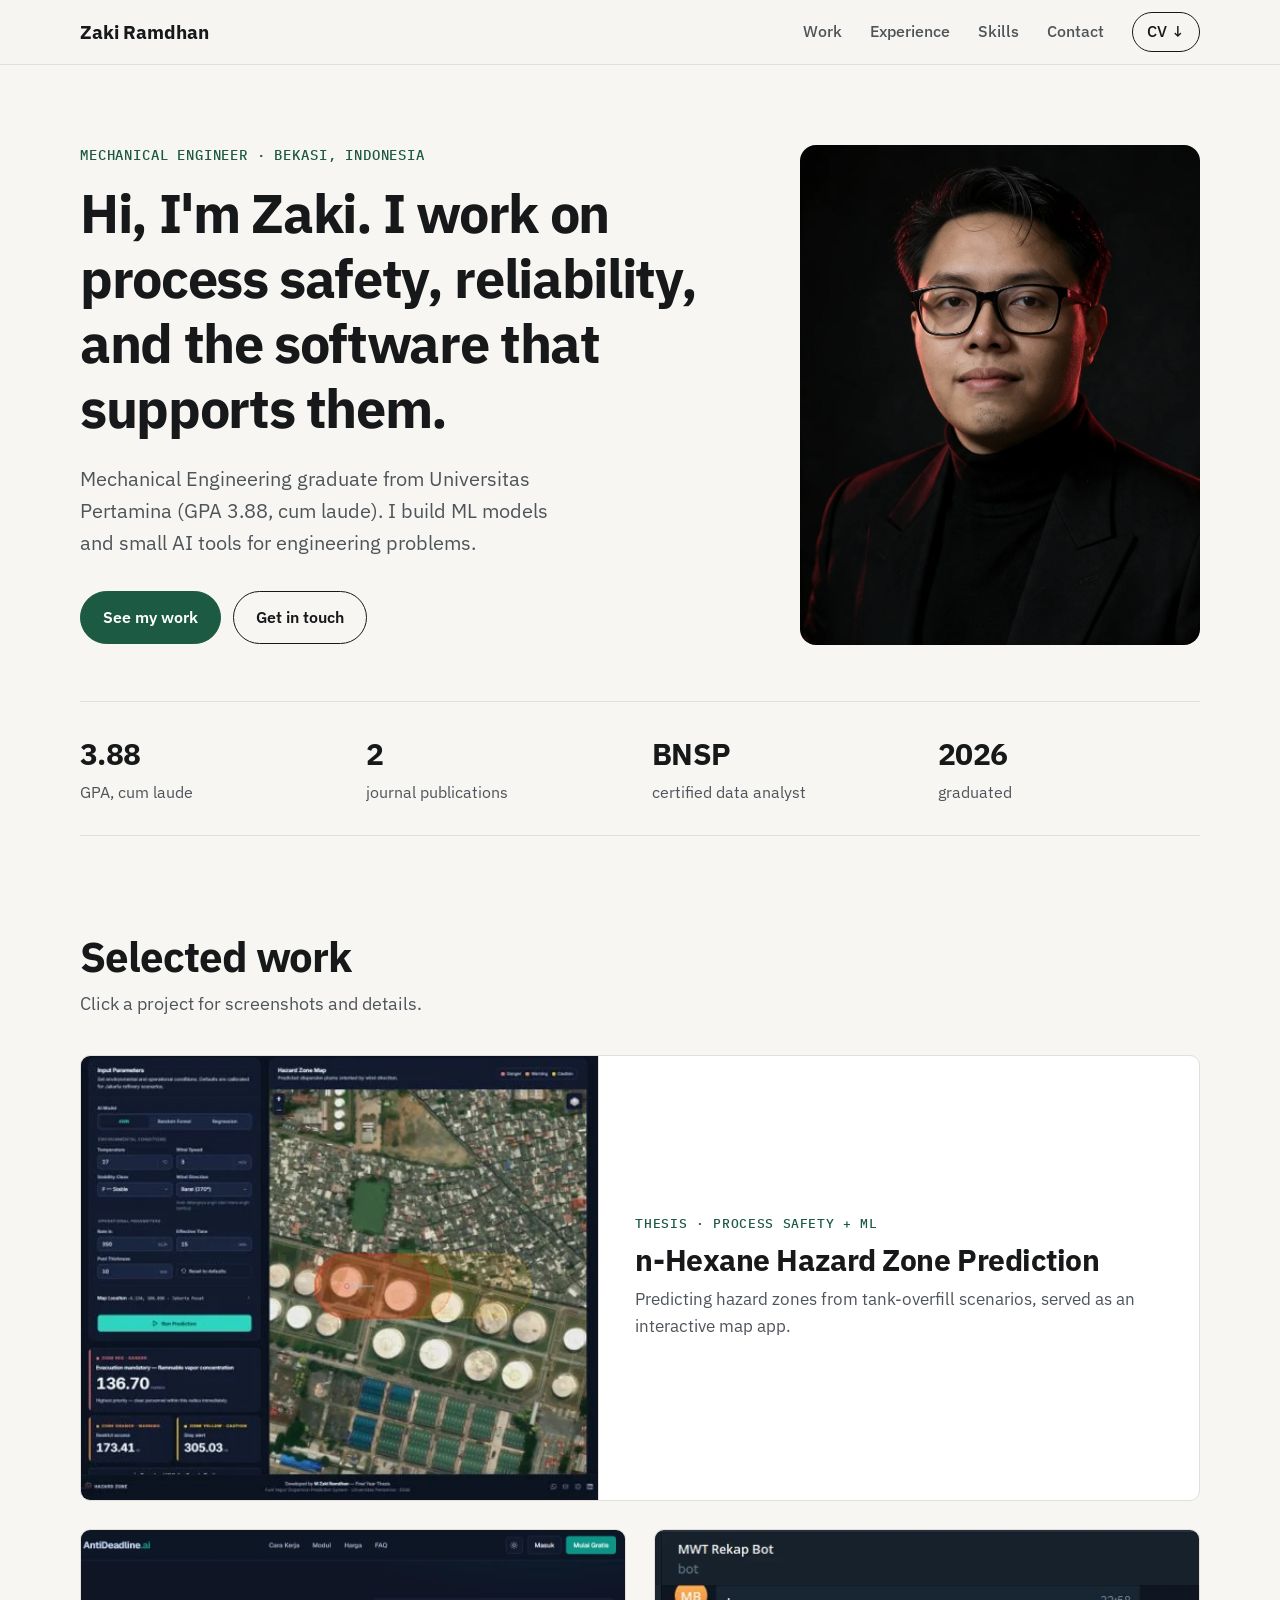
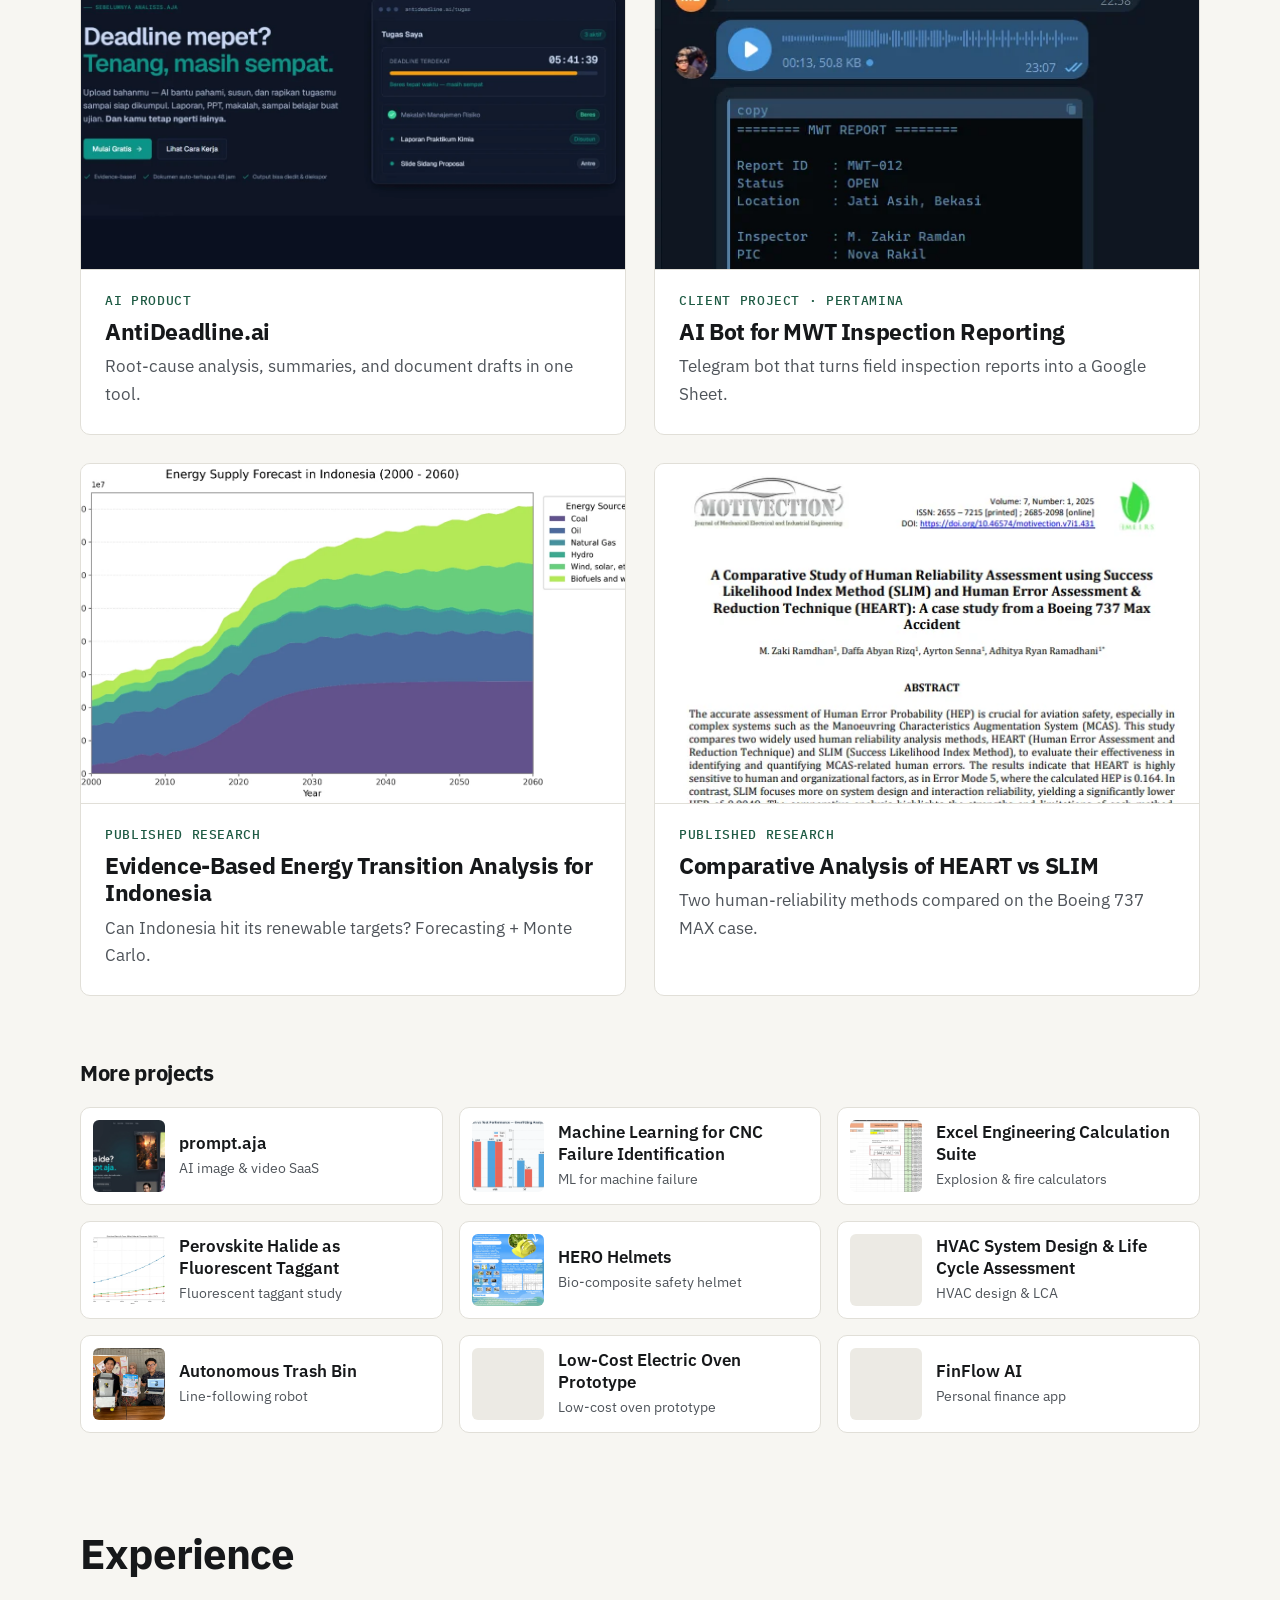
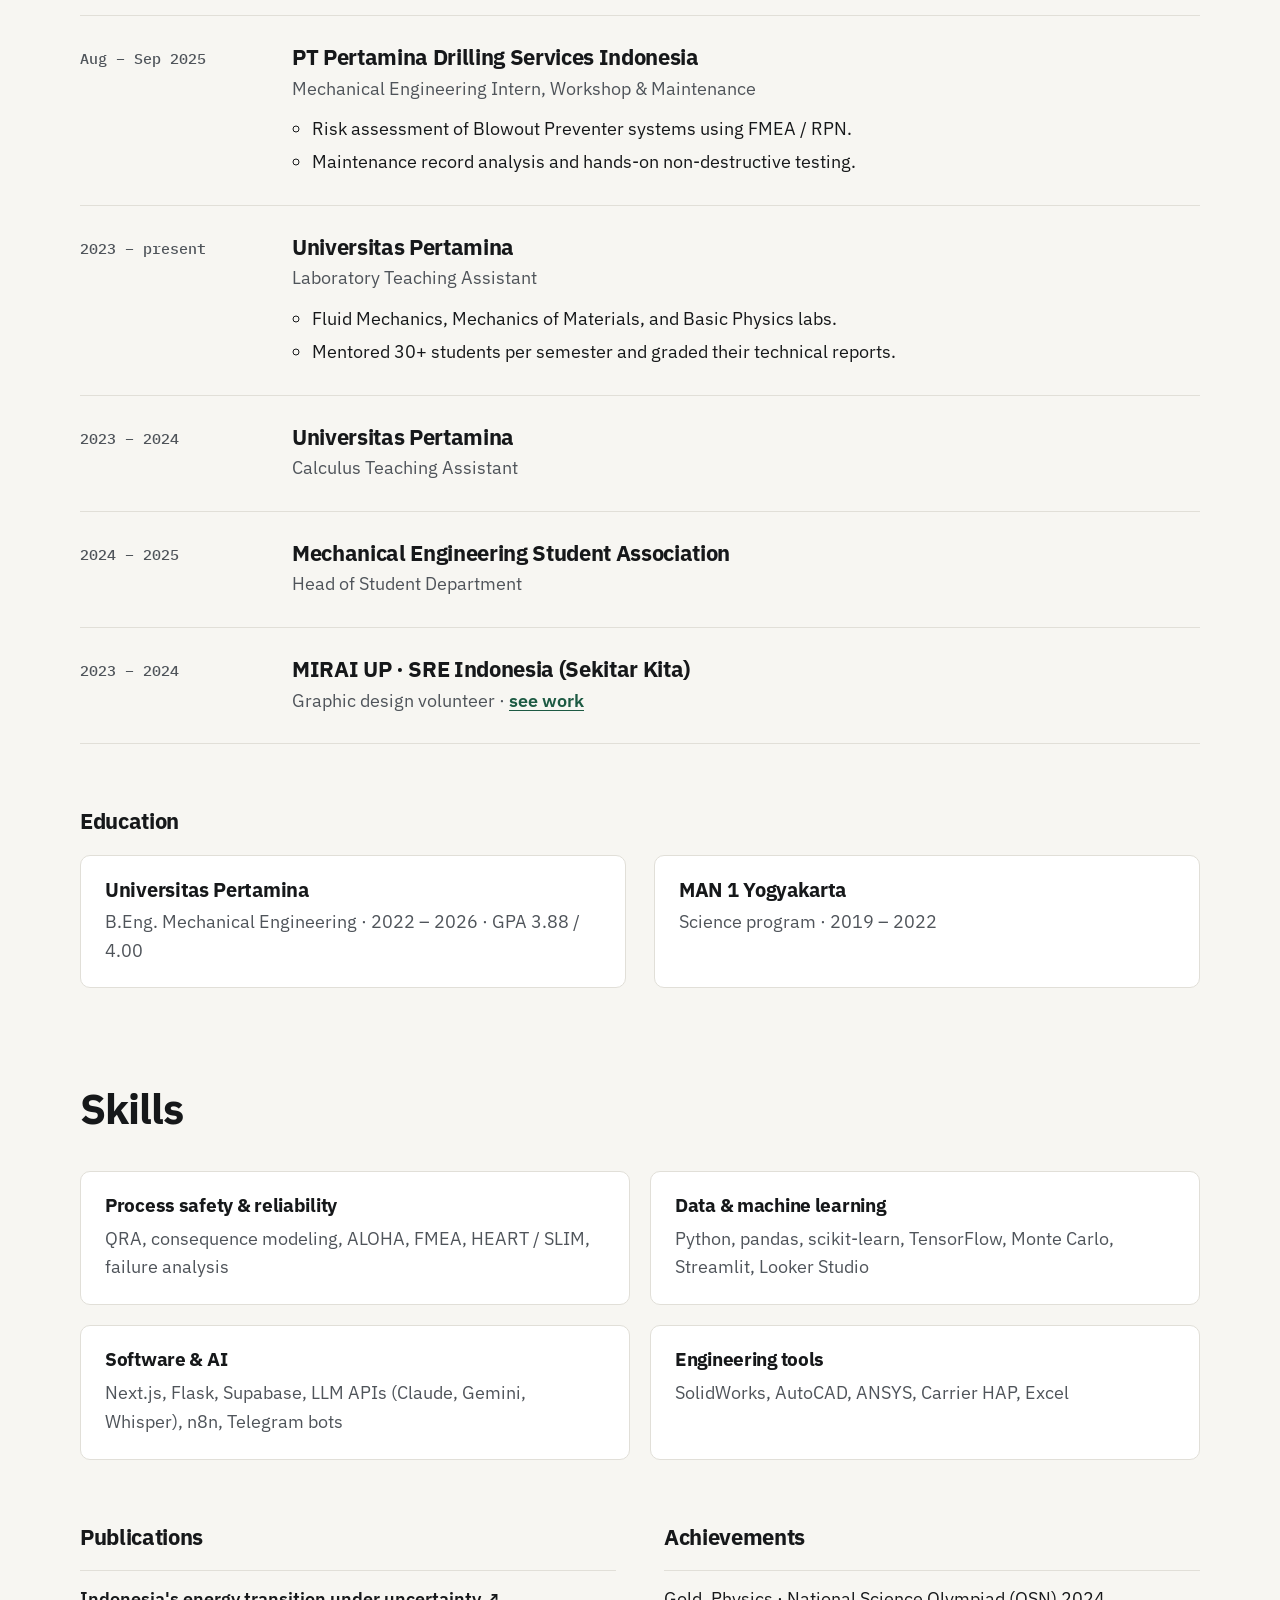
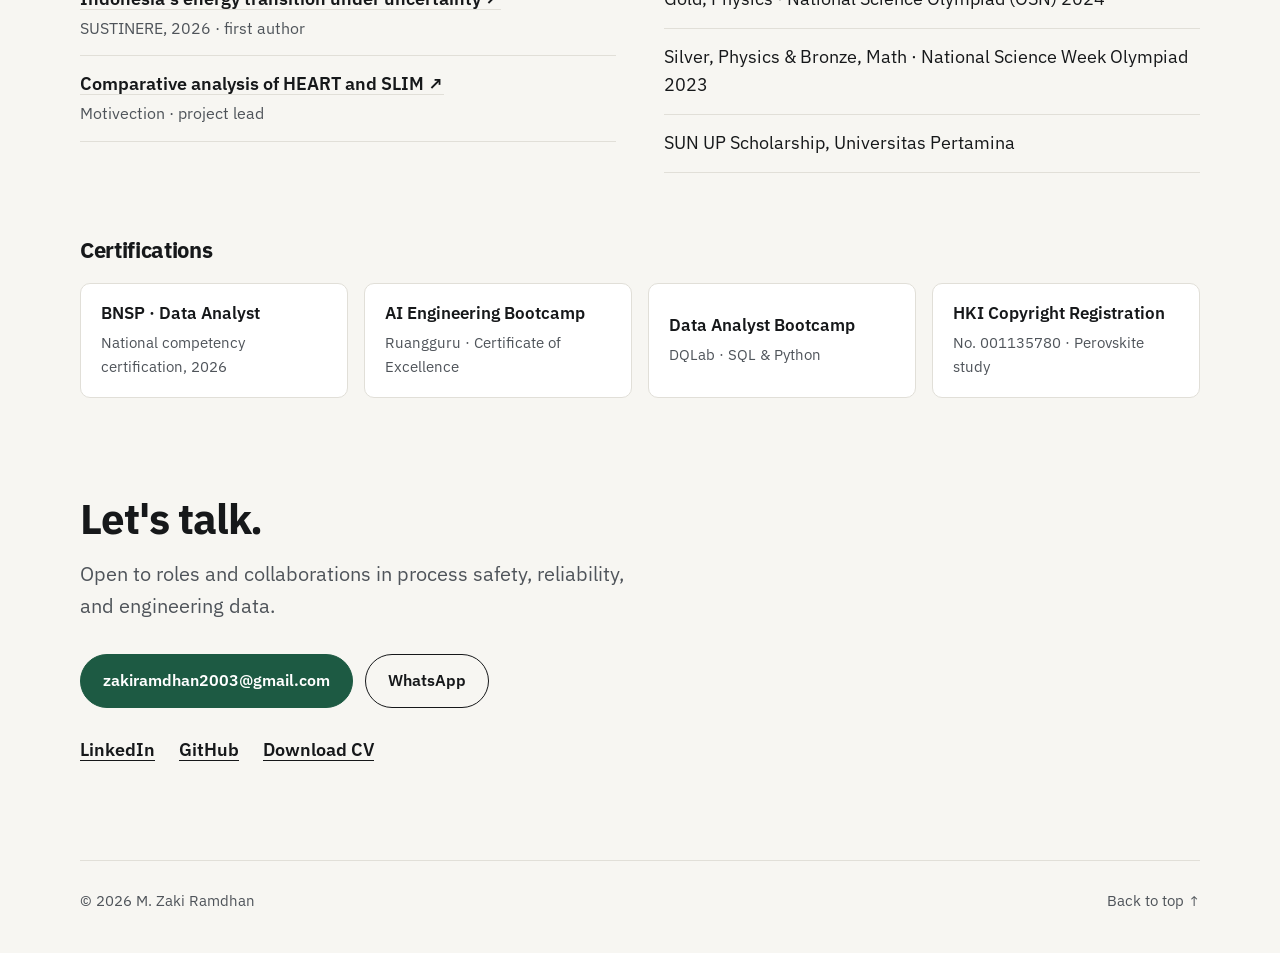
==== commit 8f30a3f8: "Redesign portfolio: cleaner layout, heavier type, shorter copy Replace the fantasy workshop theme wi" ====
--- a/index.html
+++ b/index.html
@@ -1,387 +1,242 @@
 <!doctype html>
-<html lang="en"><head><meta charset="utf-8"><meta name="viewport" content="width=device-width, initial-scale=1">
-<meta name="robots" content="index,follow"><meta name="theme-color" content="#f4eddd">
-<title>M. Zaki Ramdhan | The Artificer's Workshop</title>
-<meta name="description" content="Mechanical engineering, process safety, research, and AI applications by M. Zaki Ramdhan.">
-<style>@font-face{font-family:'Alegreya Sans';font-style:normal;font-weight:400;font-display:swap;src:url('assets/workshop/fonts/alegreya-sans-400.woff2') format('woff2')}
-@font-face{font-family:'Alegreya Sans';font-style:normal;font-weight:500;font-display:swap;src:url('assets/workshop/fonts/alegreya-sans-500.woff2') format('woff2')}
-@font-face{font-family:'Alegreya Sans';font-style:normal;font-weight:700;font-display:swap;src:url('assets/workshop/fonts/alegreya-sans-700.woff2') format('woff2')}
-@font-face{font-family:'Cormorant Garamond';font-style:normal;font-weight:500;font-display:swap;src:url('assets/workshop/fonts/cormorant-garamond-500.woff2') format('woff2')}
-@font-face{font-family:'Cormorant Garamond';font-style:normal;font-weight:600;font-display:swap;src:url('assets/workshop/fonts/cormorant-garamond-600.woff2') format('woff2')}
-@font-face{font-family:'Cormorant Garamond';font-style:normal;font-weight:700;font-display:swap;src:url('assets/workshop/fonts/cormorant-garamond-700.woff2') format('woff2')}
-@font-face{font-family:'Cormorant Garamond';font-style:italic;font-weight:600;font-display:swap;src:url('assets/workshop/fonts/cormorant-garamond-600-italic.woff2') format('woff2')}
-</style><style>/* Ponytail: native CSS motion, grids and dialog; no animation/framework dependency. */
-img{height:auto}
-:root{color-scheme:light;--paper:#f4eddd;--page:#fbf7ed;--ink:#193c2d;--muted:#5d6457;--line:#b9b399;--gold:#977640;--serif:Georgia,'Times New Roman',serif}*{box-sizing:border-box}html{scroll-behavior:smooth;scroll-padding-top:95px}body{margin:0;color:var(--ink);background:var(--paper);font:16px/1.75 'Segoe UI',Arial,sans-serif}button,a{-webkit-tap-highlight-color:transparent}button{font:inherit;cursor:pointer}a{color:inherit;text-underline-offset:5px}img{max-width:100%;display:block}button:focus-visible,a:focus-visible{outline:3px solid var(--ink);outline-offset:5px}h1,h2,h3,h4,p,figure{margin:0}h1,h2,h3,h4{font-family:var(--serif);font-weight:400;line-height:1.16}h2{font-size:clamp(36px,4.5vw,61px);letter-spacing:-1.7px}h3{font-size:clamp(25px,2.7vw,34px)}h4{font-size:23px}p+p{margin-top:15px}ul{padding-left:22px}li+li{margin-top:8px}[hidden]{display:none!important}.skip{position:fixed;top:-80px;z-index:20;background:white;padding:10px}.skip:focus{top:5px}.container{width:min(1240px,calc(100% - 100px));margin:auto;position:relative}.section{position:relative;padding:85px 0;isolation:isolate}.section:after{content:'';position:absolute;inset:0;z-index:-1;pointer-events:none;background-image:repeating-linear-gradient(18deg,transparent 0 4px,#79664403 4px 5px)}.section-head{margin-bottom:42px;max-width:720px}.section-head h2+p{margin-top:16px;max-width:600px;color:var(--muted)}.eyebrow,.meta,.mono{font-size:13px;letter-spacing:.025em}.eyebrow{letter-spacing:.12em;text-transform:uppercase;margin-bottom:20px}.meta{color:var(--muted)}.chapter-art{display:flex;align-items:center;gap:18px;margin-bottom:34px;color:var(--gold);max-width:160px}.sigil{font:36px/1 var(--serif)}.chapter-line{height:1px;background:var(--gold);width:110px}.topbar{position:sticky;top:0;z-index:10;background:#f8f3e7f5;border-bottom:1px solid #c9bb97;box-shadow:0 3px 14px #47391609}.navbar{max-width:1440px;margin:auto;padding:13px 32px;display:flex;align-items:center;gap:26px}.brand{display:flex;gap:12px;align-items:center;text-decoration:none;white-space:nowrap;font:20px var(--serif);font-weight:bold}.brand-seal{display:grid;place-items:center;width:38px;height:38px;border:1px solid var(--gold);outline:1px solid #bcab7c;outline-offset:3px;border-radius:50%;font-size:24px}#nav-menu{margin-left:auto;display:flex;gap:22px;align-items:center}#nav-menu a{font-size:13px;text-decoration:none;border-bottom:1px solid transparent}#nav-menu a:hover,#nav-menu a[aria-current]{border-color:var(--gold)}#motion-toggle,.nav-toggle{color:var(--ink);background:transparent;border:1px solid #b3b19d;border-radius:4px;padding:6px 10px;font-size:12px;white-space:nowrap}.nav-toggle{display:none}.hero{position:relative;min-height:660px;height:min(780px,calc(100dvh - 60px));overflow:hidden;background:#ece3cc;isolation:isolate;display:flex;align-items:center}.hero-scene{position:absolute;inset:0;width:100%;height:100%;object-fit:cover;object-position:center;z-index:-2;animation:scene-breathe 24s ease-in-out infinite alternate}.hero:after{content:'';position:absolute;inset:0;background:linear-gradient(90deg,#f3edde60,transparent 55%);z-index:-1}.hero-copy{width:min(630px,50%);margin-left:max(50px,calc((100vw - 1240px)/2));padding:35px 0 80px;animation:rise .8s both}.hero-copy h1{font-size:clamp(42px,4.6vw,72px);line-height:1.07;letter-spacing:-2px;max-width:620px}.hero-copy>p:not(.eyebrow){max-width:420px;margin-top:24px;font-size:18px;line-height:1.65}.hero-actions{display:flex;flex-wrap:wrap;gap:12px;margin-top:30px}.btn{display:inline-flex;align-items:center;justify-content:center;gap:25px;padding:12px 21px;border:1px solid var(--ink);border-radius:3px;text-decoration:none;font-size:14px;white-space:nowrap}.btn-solid{background:var(--ink);color:var(--page)}.btn-line{background:#fbf7edb8}.btn:hover{box-shadow:0 5px 0 #183b2b18;transform:translateY(-2px)}.hero-caption{position:absolute;bottom:24px;left:max(50px,calc((100vw - 1240px)/2));font-size:12px;color:#36472f;background:#f7f0decc;padding:5px 12px;border-radius:3px}.motes{pointer-events:none;position:absolute;inset:0;overflow:hidden}.motes i{position:absolute;width:4px;height:4px;border-radius:50%;background:#ffdd8c;box-shadow:0 0 10px #efbd4e;left:60%;top:80%;animation:drift 11s infinite linear}.motes i:nth-child(2){left:76%;animation-delay:-3s}.motes i:nth-child(3){left:89%;animation-delay:-6s}.motes i:nth-child(4){left:52%;animation-delay:-8s}.motes i:nth-child(5){left:94%;animation-delay:-10s}.stat-ribbon{position:relative;display:grid;grid-template-columns:.8fr 1.4fr 1.1fr 1fr;gap:30px;padding:26px max(50px,calc((100vw - 1240px)/2));border-top:4px double var(--gold);border-bottom:4px double #b3a37f;background:#eee5d2}.stat-ribbon>div{display:flex;flex-direction:column;justify-content:center}.stat-ribbon strong{font:22px/1.3 var(--serif)}.stat-ribbon strong span{font-size:14px}.stat-ribbon div>span{font-size:12px;margin-top:6px;color:var(--muted)}
-.profile-section{background:linear-gradient(100deg,#f7f0dfeb,#f7f0dfea),url('assets/workshop/media/journey-map-1024.webp') center/cover}.profile-layout{display:grid;grid-template-columns:300px 1fr;gap:70px;align-items:start}.portrait-frame{position:relative;padding:12px 12px 20px;background:#fdf8e9;border:1px solid #b7a075;box-shadow:7px 8px 0 #b8a3753d;transform:rotate(-2deg)}.portrait-frame img{width:100%;aspect-ratio:3/3.7;object-fit:cover;object-position:50% 34%}.portrait-frame figcaption{padding:18px 5px 0;font:23px/1.3 var(--serif)}.portrait-frame figcaption span{font:11px 'Segoe UI',sans-serif}.wax-seal{position:absolute;right:-22px;bottom:45px;background:#34513a;border:6px double #d3b86f;color:#f9e3a3;width:62px;height:62px;border-radius:50%;display:grid;place-items:center;font:32px var(--serif);box-shadow:2px 4px 7px #24291335;transform:rotate(10deg)}.profile-copy h3{font-size:34px;margin-bottom:24px}.profile-copy p{max-width:68ch}.profile-facts{display:grid;gap:8px;margin-top:25px}.profile-facts>div{display:grid;grid-template-columns:110px 1fr;font-size:13px}.profile-facts dt{font-weight:bold}.profile-facts dd{margin:0}.education{display:grid;grid-template-columns:.6fr 1.6fr 1fr;gap:35px;margin-top:60px;border-top:1px solid #c9b995;padding-top:34px}.education p{font-size:14px;margin-top:8px}.education h3{font-size:28px}
-.work-section{background:var(--paper)}.work-section:before,.publications:before{content:'';position:absolute;inset:0;z-index:-1;background:url('assets/workshop/media/journey-map-1024.webp') center top/100% auto repeat-y;opacity:.14}.featured-grid{display:grid;grid-template-columns:1fr 1fr;gap:38px 30px}.project{position:relative;min-width:0;transition:transform .25s}.project .cover{width:100%;padding:10px;background:#e3d2ac;border:1px solid #a48b57;border-radius:3px;box-shadow:0 5px 0 #c4b085,0 8px 18px #59401e12;display:block;transition:transform .3s,box-shadow .3s;position:relative}.project .cover:before,.project .cover:after{content:'';position:absolute;width:24px;height:24px;border:3px double #9d7a3a;pointer-events:none;z-index:1}.project .cover:before{top:2px;left:2px;border-right:0;border-bottom:0}.project .cover:after{bottom:2px;right:2px;border-left:0;border-top:0}.cover:hover{transform:translateY(-5px) rotate(-.3deg);box-shadow:0 8px 0 #c4b085,0 14px 28px #59401e20}.cover img{width:100%;height:275px;object-fit:contain;background:#fcfbf5}.project-copy{padding:21px 5px 0}.project h3{font-size:29px;margin:8px 0 12px}.project-copy>p:not(.meta){font-size:15px;line-height:1.65}.project .details{margin-top:17px;border:0;padding:0;background:none;border-bottom:1px solid var(--gold);color:var(--ink);font-size:13px}.featured-grid .project:first-child{grid-column:1/-1;display:grid;grid-template-columns:1.45fr 1fr;gap:35px;align-items:center;padding:25px;background:#faf4e5;outline:1px solid #b8a778;outline-offset:6px;box-shadow:0 15px 30px #66553812;margin:7px 7px 10px}.featured-grid .project:first-child .cover img{height:390px}.featured-grid .project:first-child h3{font-size:39px}.featured-grid .project:first-child .project-copy{padding:10px}.gallery-heading{margin-top:70px;padding-top:30px;border-top:4px double #ab9562}.gallery-heading p{color:var(--muted);margin-top:12px}.filters{display:flex;gap:9px;flex-wrap:wrap;margin:24px 0}.filters button{padding:8px 15px;background:#fff8e9;border:1px solid #b1a17b;border-radius:2px;color:var(--ink);font-size:13px}.filters button[aria-pressed=true]{color:var(--page);background:var(--ink)}.gallery-grid{display:grid;grid-template-columns:repeat(3,1fr);gap:34px 24px}.gallery-grid .cover img{height:195px}.gallery-grid h3{font-size:23px}.gallery-grid .project-copy>p:not(.meta){font-size:13px}.gallery-grid .meta{font-size:11px}.side-section{overflow:hidden;background:linear-gradient(90deg,#f2e9d5ed 10%,#f2e9d5e0 65%,#f2e9d588),url('assets/workshop/media/journey-map-1024.webp') right center/cover;border-top:4px double #b8a477;border-bottom:4px double #b8a477}.side-intro{display:flex;align-items:center;justify-content:space-between;gap:30px}.side-intro p{max-width:590px;margin-top:20px}.side-owl{width:175px;height:225px;object-fit:contain}.float{animation:float 7s ease-in-out infinite}.side-section .project{max-width:930px;display:grid;grid-template-columns:1.25fr 1fr;gap:30px;margin-top:30px}.side-section .cover img{height:280px}
-#experience{background:#eee5d0}.journey-layout{display:grid;grid-template-columns:.72fr 1.28fr;gap:50px;align-items:start}.map-window{position:sticky;top:110px;height:660px;background:url('assets/workshop/media/journey-map-1024.webp') 42% center/cover;border:1px solid #9b855c;border-radius:48% 48% 3px 3px;box-shadow:inset 0 0 0 9px #ded0ad,0 8px 0 #c0aa7d;overflow:hidden}.map-label{position:absolute;bottom:30px;left:20px;right:20px;background:#fbf4dfeb;padding:18px;text-align:center;font:25px var(--serif);border:1px solid #b8a06e}.compass{position:absolute;top:40%;left:calc(50% - 42px);font:100px var(--serif);color:#826229;animation:compass-turn 40s linear infinite}.xp-list{list-style:none;padding:0;margin:0}.xp-row{padding:28px 28px 30px 34px;margin:0 0 22px!important;background:#fbf6e8;border:1px solid #b8a57b;border-left:5px solid #536b47;box-shadow:5px 5px 0 #c8b48b30;position:relative}.xp-date{font-size:12px;color:var(--muted);margin-bottom:11px}.xp-main h3{font-size:27px}.xp-role{font-size:14px;font-weight:600;margin:12px 0}.xp-points{font-size:14px}.lead-block{margin-top:55px}.block-label{font:28px var(--serif);margin-bottom:25px}.lead-grid{list-style:none;padding:0;display:grid;grid-template-columns:repeat(3,1fr);gap:24px}.lead-card{position:relative;padding:25px;background:#f9f2e0;border:1px solid #c2b18c;margin:0!important}.lead-years{font-size:12px;color:var(--muted);margin-bottom:12px}.lead-role{font-size:14px;font-weight:600;margin-top:12px}.lead-card>p:last-of-type{font-size:14px}.cover-btn{position:absolute;inset:0;width:100%;border:0;background:transparent;z-index:1}.lead-card-btn:hover{outline:2px solid var(--gold)}.proj-arrow{display:block;text-align:right;font-size:22px}
-#skills{background:linear-gradient(90deg,#f5eedaec,#f5eedae8),url('assets/workshop/media/journey-map-1024.webp') center/cover}.skills-layout{display:grid;grid-template-columns:1.65fr 1fr;gap:35px}.skills-grid{display:grid;grid-template-columns:1fr 1fr;gap:20px;padding:25px;background:linear-gradient(90deg,#faf4e4 49%,#e0d5b7 50%,#faf4e4 51%);border:1px solid #b9a677;border-radius:7px 18px 18px 7px;box-shadow:0 5px 0 #d0c4a6,0 9px 0 #ad9870,0 15px 20px #55442018}.skill-cluster{padding:14px 9px}.skill-cluster h3{font:22px/1.25 var(--serif);margin-bottom:20px}.chiplist{list-style:none;padding:0;display:flex;flex-wrap:wrap;gap:6px}.chiplist li{font-size:12px;padding:3px 8px;border:1px solid #c2ba9c;border-radius:2px;background:#fdf9ed;margin:0}.applied{font-size:11px;color:#58664e;margin-top:18px!important}.achievements{padding:28px;background:#e5e4cc;border:1px solid #a4a780;position:relative}.achievements:before{content:'✧';position:absolute;right:20px;top:15px;color:#777348;font-size:36px}.ach-list{list-style:none;padding:0}.ach-list li{display:flex;align-items:start;gap:16px;margin-top:24px}.ach-badge{min-width:55px;border:3px double #9b8453;border-radius:50%;width:55px;height:55px;display:grid;place-items:center;font:12px var(--serif);background:#f3e3b9}.ach-list strong{font-size:14px;line-height:1.4;display:block}.ach-list div>span{font-size:12px;color:var(--muted)}
-.publications{background:#f5edda}.publication-grid{display:grid;grid-template-columns:1fr 1fr;gap:28px}.publication{display:flex;gap:27px;padding:28px 28px 28px 0;background:#fbf4e3;border:1px solid #aa986a;box-shadow:4px 5px 0 #cfbe91;min-width:0}.book-spine{writing-mode:vertical-rl;transform:rotate(180deg);padding:20px 15px;background:#53654b;color:#fff4d7;font:14px var(--serif);letter-spacing:.1em;border:4px double #b9a371;flex-shrink:0}.publication h3{font-size:29px;margin:14px 0}.publication p{font-size:14px}.publication a{display:inline-block;font-size:13px;margin-top:22px}
-#credentials{background:linear-gradient(#f0e7d3de,#f0e7d3ee),url('assets/workshop/media/journey-map-1024.webp') center/cover}.cred-grid{display:grid;grid-template-columns:repeat(3,1fr);gap:30px}.cred-card{border:1px solid #b8a06e;background:#fcf7eb;box-shadow:5px 5px 0 #cab88f70;position:relative}.cred-card:after{content:'✧';position:absolute;right:16px;top:157px;border:4px double #d2b96c;background:#3f5d40;color:#e7cf87;border-radius:50%;width:40px;height:40px;display:grid;place-items:center;font-size:23px}.cred-media{padding:17px;background:#e6d8b9;border-bottom:3px double #ae9762}.cred-media img{width:100%;height:155px;object-fit:contain;background:white}.cred-body{padding:25px}.cred-tag{font-size:11px;color:var(--muted);margin-bottom:10px}.cred-body h3{font-size:25px}.cred-body>p:last-child{font-size:13px;margin-top:16px}
-#contact{overflow:hidden;background:linear-gradient(90deg,#f8f0dfeb 0%,#f8f0dfe8 50%,#f8f0df99),url('assets/workshop/media/journey-map-1024.webp') center/cover;border-top:4px double #b9a16d}.contact-block{max-width:850px;padding:40px;background:#fcf7e9ed;outline:1px solid #b5a171;outline-offset:7px;position:relative;z-index:1;margin:8px}.contact-title{font-size:clamp(34px,4vw,55px);letter-spacing:-1.2px}.contact-lede{margin-top:24px;max-width:600px}.contact-actions{display:flex;gap:12px;flex-wrap:wrap;margin-top:25px}.contact-actions .btn{font-size:12px;padding:12px 14px;gap:12px}.contact-links{list-style:none;padding:0;display:flex;gap:20px;flex-wrap:wrap;margin-top:28px}.contact-links .mono{font-size:12px}.contact-links li{margin:0}.contact-links li:last-child{flex-basis:100%}.contact-owl{position:absolute;width:240px;right:-30px;bottom:0;z-index:2;pointer-events:none}footer{display:flex;justify-content:space-between;gap:20px;padding:28px 50px;font-size:12px;border-top:1px solid #b8a677;background:#eee4cd}
-dialog{width:min(1060px,94vw);max-height:92dvh;border:1px solid #ab956a;padding:0;background:var(--page);color:var(--ink);border-radius:6px;box-shadow:0 30px 120px #102b2444}dialog::backdrop{background:#152c23c9;backdrop-filter:blur(5px)}dialog[open]{animation:rise .25s both}.modal-bar{position:sticky;top:0;z-index:2;background:var(--paper);border-bottom:3px double #b1a077;padding:12px 24px;display:flex;justify-content:space-between;align-items:center;font:18px var(--serif)}.modal-close{background:var(--ink);color:white;border:0;border-radius:3px;padding:8px 15px;font-size:13px}.modal-content{padding:30px}.modal-content h2{font-size:37px;margin:12px 0 26px}.media-stage{min-height:200px;background:#e8e0d0;border:1px solid #c4b891;display:grid;place-items:center}.media-stage img,.media-stage video{width:100%;height:430px;object-fit:contain}.media-controls{display:flex;align-items:center;gap:18px;padding:13px 0;font-size:13px}.media-controls button{width:38px;height:35px;border:1px solid var(--line);background:var(--page);color:var(--ink)}.media-controls a{margin-left:auto}#modal-description{margin-top:27px}#modal-description li{font-size:15px}#modal-link a{display:inline-block;margin-top:25px}body:has(dialog[open]){overflow:hidden}.reveal{animation:rise .7s both}.paused *,.paused *:before,.paused *:after{animation-play-state:paused!important;scroll-behavior:auto!important}.paused .reveal{animation:none!important}.paused .cover{transition:none}#motion-toggle[aria-pressed=true]{background:#e4ddc5}
-@keyframes rise{from{opacity:0;transform:translateY(20px)}to{opacity:1;transform:none}}@keyframes float{0%,100%{transform:translateY(0) rotate(-2deg)}50%{transform:translateY(-12px) rotate(2deg)}}@keyframes compass-turn{to{transform:rotate(360deg)}}@keyframes drift{0%{transform:translate(0,0);opacity:0}20%{opacity:.8}80%{opacity:.6}100%{transform:translate(-100px,-470px);opacity:0}}@keyframes scene-breathe{from{transform:scale(1)}to{transform:scale(1.035)}}
-@media(min-width:1600px){.hero{height:780px}.hero-scene{object-position:center 43%}}@media(max-width:1100px){.navbar{gap:17px;padding:14px 25px}#nav-menu{gap:14px}.brand{font-size:17px}.container{width:calc(100% - 64px)}.hero-copy{margin-left:35px;width:49%}.hero-copy h1{font-size:47px}.hero-copy>p:not(.eyebrow){max-width:330px;font-size:16px}.hero .eyebrow{font-size:10px}.stat-ribbon{padding:24px 32px;gap:20px}.stat-ribbon strong{font-size:19px}.profile-layout{grid-template-columns:260px 1fr;gap:45px}.contact-owl{width:180px;right:-22px;bottom:-30px}.contact-block{max-width:80%}.skills-layout{grid-template-columns:1fr}.ach-list{display:grid;grid-template-columns:1fr 1fr;gap:15px}.ach-list li{margin:0}.journey-layout{gap:25px}.featured-grid .project:first-child{grid-template-columns:1.15fr 1fr}.featured-grid .project:first-child h3{font-size:30px}}
-@media(max-width:850px){.nav-toggle{display:block;margin-left:auto}.navbar{flex-wrap:wrap;gap:14px}#nav-menu{display:none;order:3;width:100%;margin:0;padding-top:12px;flex-wrap:wrap}#nav-menu.open{display:flex}.hero{min-height:590px;height:650px}.hero-copy{width:50%;padding-bottom:80px}.hero-copy h1{font-size:40px}.hero-actions{flex-direction:column;align-items:start}.hero .btn{font-size:12px;padding:9px 16px}.hero-copy>p:not(.eyebrow){max-width:290px}.hero-caption{left:30px}.profile-layout{grid-template-columns:210px 1fr;gap:30px}.profile-copy h3{font-size:29px}.profile-copy p{font-size:14px}.education{grid-template-columns:1fr 1fr}.education>h3{grid-column:1/-1}.featured-grid .project:first-child{display:block}.featured-grid .project:first-child .project-copy{padding-top:25px}.gallery-grid{grid-template-columns:1fr 1fr}.journey-layout{display:block}.map-window{height:250px;position:relative;top:0;margin-bottom:35px;border-radius:3px;background-position:center 60%}.compass{font-size:75px;top:20%}.lead-grid,.cred-grid{grid-template-columns:1fr 1fr}.publication-grid{grid-template-columns:1fr}.cover img{height:240px}.contact-owl{opacity:.9;width:140px}.contact-block{max-width:90%}}
-@media(max-width:600px){html{scroll-padding-top:120px}.navbar{padding:12px 17px}.brand{font-size:16px;gap:10px}.brand-seal{width:27px;height:27px;font-size:21px}#motion-toggle{font-size:10px;padding:5px 7px}.nav-toggle{font-size:11px}.container{width:calc(100% - 38px)}.section{padding:55px 0}.hero{height:auto;min-height:760px;display:block;background:#f2e9d6}.hero-scene{height:390px;inset:auto 0 0;object-position:78% 50%;object-fit:cover}.hero:after{background:linear-gradient(#f4eddd 40%,#f4eddd00 68%)}.hero-copy{width:auto;margin:0;padding:35px 22px 420px}.hero-copy h1{font-size:clamp(28px,8vw,36px);letter-spacing:-1px}.hero .eyebrow{font-size:9px;margin-bottom:15px}.hero-copy>p:not(.eyebrow){max-width:340px;margin-top:19px;font-size:15px}.hero-actions{flex-direction:row;margin-top:22px;gap:9px}.hero-caption{bottom:15px;left:15px;right:15px;font-size:10px;width:max-content;max-width:calc(100% - 30px)}.stat-ribbon{grid-template-columns:1fr 1fr;gap:20px;padding:22px 20px}.stat-ribbon strong{font-size:18px}.stat-ribbon div>span{font-size:10px}.chapter-art{margin-bottom:20px}.section-head{margin-bottom:30px}.section-head p{font-size:14px}.profile-layout{display:block}.portrait-frame{max-width:260px;margin:0 auto 40px}.profile-copy h3{font-size:30px}.profile-facts>div{grid-template-columns:90px 1fr;font-size:12px}.education{grid-template-columns:1fr;gap:26px;margin-top:32px}.featured-grid{grid-template-columns:1fr;gap:35px}.featured-grid .project:first-child{padding:12px;margin:5px}.featured-grid .project:first-child .cover img{height:265px}.featured-grid .project:first-child h3{font-size:30px}.cover img{height:245px}.gallery-grid{gap:26px 14px}.gallery-grid .cover{padding:5px}.gallery-grid .cover img{height:130px}.gallery-grid h3{font-size:20px}.gallery-grid .project-copy>p:not(.meta){font-size:12px}.gallery-grid .project-copy{padding:15px 0 0}.filters button{font-size:11px;padding:7px 10px}.side-intro{gap:12px}.side-intro h2{font-size:32px}.side-intro p{font-size:14px}.side-owl{width:80px;height:125px}.side-section .project{display:block}.side-section .project-copy{padding-top:20px}.side-section .cover img{height:230px}.lead-grid,.cred-grid{grid-template-columns:1fr}.xp-row{padding:22px}.xp-main h3{font-size:24px}.skills-grid{grid-template-columns:1fr;background:#fbf5e6;padding:20px}.skill-cluster{padding:10px 0}.ach-list{display:block}.ach-list li{margin-top:22px}.publication{gap:17px;padding-right:20px}.publication h3{font-size:26px}.book-spine{padding:18px 12px}.contact-block{max-width:none;padding:24px 18px;margin:6px}.contact-title{font-size:34px}.contact-owl{display:none}.contact-actions .btn{font-size:11px;max-width:100%;white-space:normal;overflow-wrap:anywhere}.contact-links{gap:15px}.contact-links .mono{font-size:11px}footer{padding:24px 20px;flex-direction:column;gap:10px}dialog{width:100%;max-width:100%;height:100dvh;max-height:100dvh;border-radius:0}.modal-content{padding:20px}.modal-content h2{font-size:30px}.media-stage img,.media-stage video{height:280px}.media-controls{gap:12px;font-size:11px}.modal-bar{font-size:16px}}
-.paused dialog[open]{animation:none!important}
-html.paused{scroll-behavior:auto!important}
-@media(prefers-reduced-motion:reduce){html{scroll-behavior:auto}*,*:before,*:after{animation:none!important;transition:none!important}}
-
-/* Motion-rich revision: locally hosted typography and touchable fantasy charms. */
-:root{--serif:'Cormorant Garamond',Georgia,serif;--sans:'Alegreya Sans','Segoe UI',sans-serif}
-body{font-family:var(--sans);font-size:17px;line-height:1.68}
-h1,h2,h3,h4{font-family:var(--serif);font-weight:600;line-height:1.08;text-wrap:balance}
-h2{letter-spacing:-.9px}.brand{font-weight:700;letter-spacing:.01em}.eyebrow,.meta,.mono{font-family:var(--sans);font-weight:500}.portrait-frame figcaption{font-weight:600}.portrait-frame figcaption span{font:500 12px var(--sans)}
-.portrait-frame{overflow:visible}.portrait-frame img{object-position:50% 31%;filter:saturate(.92) contrast(1.03);transition:filter .45s,transform .7s;animation:portrait-breathe 9s ease-in-out infinite alternate}.portrait-frame:hover img{filter:saturate(1) contrast(1.06);transform:scale(1.018)}
-.hero-scene{--scene-x:0px;--scene-y:0px;will-change:transform;animation:scene-breathe-live 18s ease-in-out infinite alternate}
-.project .cover{--rx:0deg;--ry:0deg;--lift:0px;overflow:hidden;transform:perspective(900px) rotateX(var(--rx)) rotateY(var(--ry)) translateY(var(--lift));transform-style:preserve-3d;transition:transform .22s ease,box-shadow .3s}
-.project .cover:hover{--lift:-5px;transform:perspective(900px) rotateX(var(--rx)) rotateY(var(--ry)) translateY(var(--lift));box-shadow:0 8px 0 #c4b085,0 14px 28px #59401e20}
-.project .cover img{will-change:transform;animation:project-photo-drift 9s ease-in-out infinite alternate}.project:nth-child(2n) .cover img{animation-delay:-3.5s;animation-direction:alternate-reverse}.project:nth-child(3n) .cover img{animation-duration:11s}.project .cover:hover img{animation-play-state:paused}
-.cred-card:nth-child(odd) .cred-media img{animation:credential-drift 10s ease-in-out infinite alternate}.cred-card:nth-child(even) .cred-media img{animation:credential-drift 12s -4s ease-in-out infinite alternate-reverse}
-.side-owl,.contact-owl{filter:drop-shadow(0 14px 12px #4b361d28);transition:transform .45s,filter .45s}.side-owl:hover,.contact-owl:hover{filter:drop-shadow(0 18px 15px #4b361d42);transform:translateY(-8px) rotate(2deg)}
-.drag-charm{--drag-x:0px;--drag-y:0px;position:absolute;z-index:4;width:52px;height:52px;display:grid;place-items:center;padding:0;border:1px solid #947741;border-radius:50%;color:#234b38;background:#f8efd8e6;box-shadow:0 6px 0 #b9a06e,0 13px 24px #49371925;backdrop-filter:blur(4px);touch-action:none;cursor:grab;transform:translate3d(var(--drag-x),var(--drag-y),0);transition:box-shadow .2s,background .2s}.drag-charm:hover{background:#fff8e8;box-shadow:0 8px 0 #b9a06e,0 16px 28px #49371932}.drag-charm:active,.drag-charm.is-dragging{cursor:grabbing;box-shadow:0 2px 0 #b9a06e,0 8px 18px #4937192b}.charm-glyph{display:block;font:600 30px/1 var(--serif);animation:charm-wake 5.5s ease-in-out infinite}.charm-gear .charm-glyph,.charm-compass .charm-glyph{animation-name:charm-turn;animation-duration:12s}.charm-star{right:4%;top:16%}.charm-spark{right:4%;top:13%}.charm-gear{right:3%;top:6%}.charm-compass{left:2%;top:18%}.charm-rune{right:3%;top:9%}
-@keyframes scene-breathe-live{from{transform:translate3d(var(--scene-x),var(--scene-y),0) scale(1.01)}to{transform:translate3d(var(--scene-x),var(--scene-y),0) scale(1.045)}}
-@keyframes portrait-breathe{from{transform:translate3d(0,0,0) scale(1)}to{transform:translate3d(0,-4px,0) scale(1.012)}}
-@keyframes project-photo-drift{from{transform:translate3d(-2px,2px,0) scale(1.008) rotate(-.12deg)}to{transform:translate3d(3px,-3px,0) scale(1.025) rotate(.12deg)}}
-@keyframes credential-drift{from{transform:translateY(0) rotate(-.15deg)}to{transform:translateY(-5px) rotate(.15deg)}}
-@keyframes charm-wake{0%,100%{transform:translateY(0) rotate(-5deg) scale(1)}45%{transform:translateY(-7px) rotate(7deg) scale(1.05)}55%{transform:translateY(-7px) rotate(4deg) scale(1.05)}}
-@keyframes charm-turn{0%,70%{transform:rotate(0)}100%{transform:rotate(360deg)}}
-@media(max-width:600px){body{font-size:16px}.hero-copy h1{font-size:clamp(34px,10vw,43px);line-height:1.02}.drag-charm{width:40px;height:40px}.charm-glyph{font-size:24px}.charm-star{right:5%;top:48%}.charm-gear{right:4%;top:34px}.charm-spark,.charm-compass,.charm-rune{display:none}}
-</style><script src="assets/workshop/media-map.js" defer></script><script src="assets/workshop/project-data.js" defer></script><script src="assets/workshop/workshop.js?rev=20260919-motion2" defer></script><link rel="canonical" href="https://melionidas31.github.io/MZakiRamdhan/">
+<html lang="en">
+<head>
+<meta charset="utf-8">
+<meta name="viewport" content="width=device-width, initial-scale=1">
+<meta name="robots" content="index,follow">
+<meta name="theme-color" content="#f7f6f2">
+<title>M. Zaki Ramdhan · Mechanical Engineer</title>
+<meta name="description" content="Mechanical engineering graduate working on process safety, reliability, and AI tools. Portfolio of M. Zaki Ramdhan.">
+<link rel="canonical" href="https://melionidas31.github.io/MZakiRamdhan/">
 <link rel="icon" type="image/svg+xml" href="assets/images/favicon.svg">
 <meta name="author" content="M. Zaki Ramdhan">
 <meta name="google-site-verification" content="bYRb6FwGZghifKfFv3SnJ7q5v4LbWVfI4gbsMY1JTwg">
-<meta property="og:type" content="website"><meta property="og:url" content="https://melionidas31.github.io/MZakiRamdhan/">
-<meta property="og:title" content="M. Zaki Ramdhan | The Artificer's Workshop">
-<meta property="og:description" content="Mechanical engineering, process safety, research, and AI applications by M. Zaki Ramdhan.">
-<meta property="og:image" content="https://melionidas31.github.io/MZakiRamdhan/assets/workshop/media/zaki-workshop-cf207b3b6f.webp"><meta property="og:image:alt" content="Zaki's illustrated inventor's workshop">
-<meta property="og:image:width" content="1536"><meta property="og:image:height" content="1024">
-<meta name="twitter:card" content="summary_large_image"><meta name="twitter:title" content="M. Zaki Ramdhan | The Artificer's Workshop">
-<meta name="twitter:description" content="Mechanical engineering, process safety, research, and AI applications.">
-<meta name="twitter:image" content="https://melionidas31.github.io/MZakiRamdhan/assets/workshop/media/zaki-workshop-cf207b3b6f.webp">
-<script type="application/ld+json">{"@context": "https://schema.org", "@type": "Person", "name": "M. Zaki Ramdhan", "url": "https://melionidas31.github.io/MZakiRamdhan/", "description": "Mechanical Engineering graduate exploring process safety, research, and AI applications."}</script>
+<meta property="og:type" content="website">
+<meta property="og:url" content="https://melionidas31.github.io/MZakiRamdhan/">
+<meta property="og:title" content="M. Zaki Ramdhan · Mechanical Engineer">
+<meta property="og:description" content="Process safety, reliability, and AI tools.">
+<meta property="og:image" content="https://melionidas31.github.io/MZakiRamdhan/assets/images/og-image.png">
+<meta name="twitter:card" content="summary_large_image">
+<meta name="twitter:title" content="M. Zaki Ramdhan · Mechanical Engineer">
+<meta name="twitter:description" content="Process safety, reliability, and AI tools.">
+<meta name="twitter:image" content="https://melionidas31.github.io/MZakiRamdhan/assets/images/og-image.png">
+<script type="application/ld+json">{"@context":"https://schema.org","@type":"Person","name":"M. Zaki Ramdhan","url":"https://melionidas31.github.io/MZakiRamdhan/","jobTitle":"Mechanical Engineer","alumniOf":"Universitas Pertamina","sameAs":["https://www.linkedin.com/in/m-zaki-ramdhan-bb5885393","https://github.com/Melionidas31"]}</script>
+<link rel="preconnect" href="https://fonts.googleapis.com">
+<link rel="preconnect" href="https://fonts.gstatic.com" crossorigin>
+<link rel="stylesheet" href="https://fonts.googleapis.com/css2?family=IBM+Plex+Mono:wght@500&family=IBM+Plex+Sans:wght@400;500;600;700&display=swap">
+<link rel="stylesheet" href="assets/site/site.css?v=1">
+<script src="assets/workshop/media-map.js" defer></script>
+<script src="assets/workshop/project-data.js" defer></script>
+<script src="assets/site/site.js?v=1" defer></script>
 </head>
-<body><a class="skip" href="#main">Skip to content</a>
-<header class="topbar"><nav class="navbar" aria-label="Primary"><a class="brand" href="#top"><span class="brand-seal" aria-hidden="true">Z</span><span>M. Zaki Ramdhan</span></a><button class="nav-toggle" aria-expanded="false" aria-controls="nav-menu">Menu</button><div id="nav-menu"><a href="#about">Profile</a><a href="#work">Work</a><a href="#experience">Experience</a><a href="#skills">Skills</a><a href="#credentials">Credentials</a><a href="#contact">Contact</a></div><button id="motion-toggle" aria-pressed="false">Pause motion</button></nav></header>
-<main id="main"><noscript><p class="container">Enable JavaScript to explore the interactive project galleries. You can still read my background and <a href="assets/docs/CV_M_Zaki_Ramdhan.pdf">download my CV</a>.</p></noscript>
-<section class="hero" id="top"><img class="hero-scene" srcset="assets/workshop/media/zaki-workshop-960.webp 960w, assets/workshop/media/zaki-workshop-cf207b3b6f.webp 1536w" sizes="(max-width: 680px) 150vw, 100vw" src="assets/workshop/media/zaki-workshop-cf207b3b6f.webp" alt="Fantasy illustration of Zaki in an inventor's workshop, based on his supplied photograph" fetchpriority="high" width="1536" height="1024"><div class="hero-copy"><p class="eyebrow">An engineer's curiosity. An artificer's spirit.</p><h1>Engineering ideas.<br>Building possibilities.</h1><p>I’m Zaki, a Mechanical Engineering graduate exploring process safety, research, and AI-powered tools.</p><div class="hero-actions"><a class="btn btn-solid" href="#work">Explore my work <span aria-hidden="true">↗</span></a><a class="btn btn-line" href="assets/docs/CV_M_Zaki_Ramdhan.pdf" download>Download CV ↓</a></div></div><div class="hero-caption">A little fantasy. A real person behind the work.</div><div class="motes" aria-hidden="true"><i></i><i></i><i></i><i></i><i></i></div></section>
-<div class="stat-ribbon"><div><strong>3.88<span>/4.00</span></strong><span>GPA · Cum Laude</span></div><div><strong>Mechanical Engineering</strong><span>Universitas Pertamina · Class of 2026</span></div><div><strong>2 publications</strong><span>Human reliability & energy transition</span></div><div><strong>BNSP certified</strong><span>Data Analyst</span></div></div>
-<section id="about" class="section profile-section"><div class="container"><div class="chapter-art" aria-hidden="true"><span class="sigil">✧</span><span class="chapter-line"></span></div><header class="section-head"><p class="eyebrow">The person behind the workshop</p><h2>Profile</h2></header><div class="profile-layout"><figure class="portrait-frame"><img src="assets/workshop/media/ElevenLabs_image_seedream-5-pro_Dark ultra-re-2fe0f6efb5.webp" alt="Studio portrait of M. Zaki Ramdhan wearing glasses, a black suit, and a black turtleneck" width="896" height="1152" loading="lazy"><figcaption>M. Zaki Ramdhan<br><span>Mechanical Engineering · Research · AI</span></figcaption><span class="wax-seal" aria-hidden="true">Z</span></figure><div class="profile-copy"><h3>Curiosity is where it starts.<br>Useful work is where it leads.</h3><p>I am a Mechanical Engineering graduate from Universitas Pertamina, with a focus on process safety, reliability, and practical data-driven decision support.</p><p>My work connects engineering analysis with software: from machine-learning models for n-Hexane hazard zones to AI applications that help people analyze documents and automate reporting.</p><p>That curiosity has taken me into a drilling-equipment workshop, university laboratories, published research, and independent software projects. I enjoy making complex questions easier to understand, test, and act on.</p><dl class="profile-facts"><div><dt>Based in</dt><dd>Bekasi, West Java, Indonesia</dd></div><div><dt>Focus</dt><dd>Process safety · Reliability · Data & AI</dd></div><div><dt>Beyond work</dt><dd>Fantasy worlds, D&D, and creative experiments</dd></div></dl></div></div>
-<div class="education"><h3>Education</h3><div><h4>Universitas Pertamina</h4><p class="meta">2022-2026 · Mechanical Engineering</p><p>Graduated 20 August 2026. GPA 3.88/4.00, Cum Laude. SUN UP Scholarship recipient.</p><p>Coursework: Fluid Mechanics, Thermodynamics, Turbomachinery, Probability & Statistics, K3/HSE, Maintenance Management, Mechanics of Materials, Mechatronics, and Engineering Design.</p></div><div><h4>MAN 1 Yogyakarta</h4><p class="meta">2019-2022 · Boarding School Science Program</p><p>Outstanding Student Distinction, 2022.</p></div></div></div></section>
-<section class="section work-section" id="work"><div class="container"><div class="chapter-art" aria-hidden="true"><span class="sigil">✧</span><span class="chapter-line"></span></div><header class="section-head"><p class="eyebrow">From the workshop</p><h2>Selected work</h2><p>Research, engineering, and software brought to life. Open an image to explore the story behind it.</p></header><div class="featured-grid" id="featured"></div><div class="gallery-heading"><h3>More projects & research</h3><p>More things I have designed, built, and investigated.</p></div><div class="filters" aria-label="Filter projects"><button aria-pressed="true" data-filter="all">All projects</button><button aria-pressed="false" data-filter="engineering">Engineering & research</button><button aria-pressed="false" data-filter="ai">AI & software</button></div><div class="gallery-grid" id="gallery"></div></div></section>
-<section class="section side-section" id="side"><div class="container"><div class="side-intro"><div><h2>Side projects &<br>creative explorations</h2><p>Built for the joy of figuring things out. A home for my personal tools, interests, and experiments.</p></div><img class="side-owl float" src="assets/workshop/media/owl-480.webp" width="1024" height="1536" alt="A brass owl familiar perched on a book" loading="lazy"></div><div id="side-projects"></div></div></section>
-<section class="section" id="experience">
-            <div class="container"><div class="chapter-art" aria-hidden="true"><span class="sigil">✧</span><span class="chapter-line"></span></div>
-                <header class="section-head" data-reveal>
-
-                    <h2>Experience</h2>
-                    <p class="sec-desc">A journey through workshops, laboratories, classrooms, and communities.</p>
-                </header>
-
-                <div class="journey-layout"><aside class="map-window" aria-label="Fantasy map illustration"><div class="map-label">The journey so far</div><span class="compass" aria-hidden="true">✥</span></aside><ol class="xp-list">
-                    <li class="xp-row" data-reveal>
-                        <p class="xp-date mono">Aug-Sep 2025</p>
-                        <div class="xp-main">
-                            <h3>PT Pertamina Drilling Services Indonesia</h3>
-                            <p class="xp-role">Mechanical Engineering Intern · Workshop & Maintenance
-                                Division</p>
-                            <ul class="xp-points">
-                                <li>Conducted risk assessment on Blowout Preventer (BOP) systems.</li>
-                                <li>Calculated Risk Priority Numbers using Failure Mode and Effects Analysis
-                                    (FMEA/RPN).</li>
-                                <li>Analyzed maintenance records and performed Non-Destructive Testing with hands-on
-                                    exposure to drilling equipment workshop operations.</li>
-                            </ul>
-                        </div>
-                    </li>
-                    <li class="xp-row" data-reveal>
-                        <p class="xp-date mono">2023-present</p>
-                        <div class="xp-main">
-                            <h3>Universitas Pertamina</h3>
-                            <p class="xp-role">Laboratory Teaching Assistant</p>
-                            <ul class="xp-points">
-                                <li><strong>Fluid Mechanics Lab (2025):</strong> instructed flow characteristics, head
-                                    loss in piping, pump performance testing, and hydraulic safety protocols.</li>
-                                <li><strong>Mechanics of Materials Lab (2023-2024):</strong> guided tensile,
-                                    torsion, and impact testing on Universal Testing Machines.</li>
-                                <li><strong>Basic Physics Lab (2023-present):</strong> mentored 30+ students per
-                                    semester and evaluated weekly technical reports for data accuracy.</li>
-                            </ul>
-                        </div>
-                    </li>
-                    <li class="xp-row" data-reveal>
-                        <p class="xp-date mono">2023-2024</p>
-                        <div class="xp-main">
-                            <h3>Calculus Teaching Assistant</h3>
-                            <p class="xp-role">Universitas Pertamina</p>
-                            <ul class="xp-points">
-                                <li>Prepared teaching materials and practice questions alongside lecturers.</li>
-                                <li>Guided students through calculus concepts and evaluated assignments.</li>
-                            </ul>
-                        </div>
-                    </li>
-                </ol></div>
-
-                <div class="lead-block">
-                    <h3 class="block-label mono" data-reveal>Leadership & community</h3>
-                    <ul class="lead-grid" role="list">
-                        <li class="lead-card" data-reveal>
-                            <p class="lead-years mono">2024-2025</p>
-                            <h4>Mechanical Engineering Student Association</h4>
-                            <p class="lead-role">Head of Student Department</p>
-                            <p>Supervised mentoring, public outreach, and entrepreneurship programs while coordinating
-                                stakeholders and event committees.</p>
-                        </li>
-                        <li class="lead-card" data-reveal>
-                            <p class="lead-years mono">2023-2024</p>
-                            <h4>MIRAI UP · Graphic Design Division</h4>
-                            <p class="lead-role">Graphic Designer</p>
-                            <p>Designed social media, publication, and event visuals for MIRAI UP activities including
-                                MIF and PERISMA.</p>
-                        </li>
-                        <li class="lead-card lead-card-btn" data-reveal>
-                            <button type="button" class="cover-btn" data-project="sekitar-kita"
-                                aria-label="Open gallery: Sekitar Kita by SRE Indonesia"></button>
-                            <p class="lead-years mono">6 months</p>
-                            <h4>Sekitar Kita by SRE Indonesia</h4>
-                            <p class="lead-role">Graphic Design Volunteer</p>
-                            <p>Created sustainability communication assets; joined renewable-energy conferences, solar
-                                plant visits, and waste-management education.</p>
-                            <span class="proj-arrow" aria-hidden="true">→</span>
-                        </li>
-                    </ul>
-                </div>
-            </div>
-        </section><section class="section" id="skills">
-            <div class="container"><div class="chapter-art" aria-hidden="true"><span class="sigil">✧</span><span class="chapter-line"></span></div>
-                <header class="section-head" data-reveal>
-
-                    <h2>Skills & achievements</h2>
-                    <p class="sec-desc">The tools and methods I use to turn questions into working solutions.</p>
-                </header>
-
-                <div class="skills-layout">
-                    <div class="skills-grid">
-                        <div class="skill-cluster" data-reveal>
-                            <h3 class="mono">Process safety & risk</h3>
-                            <ul class="chiplist" role="list">
-                                <li>QRA</li>
-                                <li>Consequence modeling</li>
-                                <li>Hazard zone analysis</li>
-                                <li>ALOHA</li>
-                                <li>LEL-based zoning</li>
-                                <li>Emergency response insight</li>
-                            </ul>
-                            <p class="applied mono">Applied in: n-Hexane thesis · Excel calc suite</p>
-                        </div>
-                        <div class="skill-cluster" data-reveal>
-                            <h3 class="mono">Reliability & maintenance</h3>
-                            <ul class="chiplist" role="list">
-                                <li>FMEA</li>
-                                <li>RPN</li>
-                                <li>HEART</li>
-                                <li>SLIM</li>
-                                <li>BOP risk assessment</li>
-                                <li>Failure analysis</li>
-                            </ul>
-                            <p class="applied mono">Applied in: PDSI internship · HRA publication</p>
-                        </div>
-                        <div class="skill-cluster" data-reveal>
-                            <h3 class="mono">Data & machine learning</h3>
-                            <ul class="chiplist" role="list">
-                                <li>Python</li>
-                                <li>Pandas</li>
-                                <li>scikit-learn</li>
-                                <li>TensorFlow/Keras</li>
-                                <li>ANN</li>
-                                <li>Regression</li>
-                                <li>Monte Carlo</li>
-                                <li>SHAP</li>
-                                <li>Plotly</li>
-                                <li>Looker Studio</li>
-                                <li>Streamlit</li>
-                            </ul>
-                            <p class="applied mono">Applied in: thesis dashboard · CNC failure ID ·
-                                energy study</p>
-                        </div>
-                        <div class="skill-cluster" data-reveal>
-                            <h3 class="mono">Engineering software & communication</h3>
-                            <ul class="chiplist" role="list">
-                                <li>SolidWorks</li>
-                                <li>AutoCAD</li>
-                                <li>ANSYS</li>
-                                <li>Carrier HAP</li>
-                                <li>Excel engineering templates</li>
-                                <li>Adobe Illustrator</li>
-                                <li>Adobe Photoshop</li>
-                                <li>Technical writing</li>
-                            </ul>
-                            <p class="applied mono">Applied in: HVAC & LCA · HERO Helmets · org
-                                design work</p>
-                        </div>
-                        <div class="skill-cluster" data-reveal>
-                            <h3 class="mono">AI engineering & automation</h3>
-                            <ul class="chiplist" role="list">
-                                <li>LLM integration (Claude, Gemini, Whisper)</li>
-                                <li>Prompt engineering</li>
-                                <li>Telegram bots</li>
-                                <li>Next.js</li>
-                                <li>Supabase</li>
-                                <li>Flask</li>
-                                <li>Serverless (Netlify)</li>
-                                <li>Hugging Face Spaces</li>
-                                <li>n8n</li>
-                            </ul>
-                            <p class="applied mono">Applied in: AntiDeadline.ai · MWT bot · prompt.aja
-                                · thesis web app</p>
-                        </div>
-                    </div>
-
-                    <aside class="achievements" data-reveal>
-                        <h3 class="block-label mono">Achievements</h3>
-                        <ul class="ach-list" role="list">
-                            <li>
-                                <span class="ach-badge mono ach-gold">Gold</span>
-                                <div>
-                                    <strong>Physics · National Science Olympiad (OSN)</strong>
-                                    <span>2024, Tier 1</span>
-                                </div>
-                            </li>
-                            <li>
-                                <span class="ach-badge mono ach-silver">Silver</span>
-                                <div>
-                                    <strong>Physics · National Science Week Olympiad</strong>
-                                    <span>2023</span>
-                                </div>
-                            </li>
-                            <li>
-                                <span class="ach-badge mono ach-bronze">Bronze</span>
-                                <div>
-                                    <strong>Mathematics · National Science Week Olympiad</strong>
-                                    <span>2023</span>
-                                </div>
-                            </li>
-                            <li>
-                                <span class="ach-badge mono">Award</span>
-                                <div>
-                                    <strong>SUN UP Scholarship Recipient</strong>
-                                    <span>Universitas Pertamina</span>
-                                </div>
-                            </li>
-                            <li>
-                                <span class="ach-badge mono">Team</span>
-                                <div>
-                                    <strong>ON-MIPA Physics Delegation</strong>
-                                    <span>Universitas Pertamina, 2023</span>
-                                </div>
-                            </li>
-                        </ul>
-                    </aside>
-                </div>
-            </div>
-        </section><section class="section publications" id="publications"><div class="container"><div class="chapter-art" aria-hidden="true"><span class="sigil">✧</span><span class="chapter-line"></span></div><header class="section-head"><h2>Publications</h2><p>Research shared beyond the workshop.</p></header><div class="publication-grid"><article class="publication"><span class="book-spine" aria-hidden="true">HRA</span><div><p class="meta">Motivection · Published</p><h3>Comparative analysis of HEART and SLIM</h3><p>Human reliability assessment in the Boeing 737 MAX accident case study. Project leader.</p><a href="https://doi.org/10.46574/motivection.v7i1.431" target="_blank" rel="noopener noreferrer">Read the publication ↗</a></div></article><article class="publication"><span class="book-spine" aria-hidden="true">ENERGY</span><div><p class="meta">SUSTINERE · Published 11 September 2026</p><h3>Indonesia's energy transition under uncertainty</h3><p>First-author research combining forecasting, regression, Monte Carlo simulation, and sensitivity analysis.</p><a href="https://sustinerejes.com/index.php/a/article/view/634" target="_blank" rel="noopener noreferrer">Read the publication ↗</a></div></article></div></div></section><section class="section" id="credentials">
-            <div class="container"><div class="chapter-art" aria-hidden="true"><span class="sigil">✧</span><span class="chapter-line"></span></div>
-                <header class="section-head" data-reveal>
-
-                    <h2>Credentials</h2>
-                    <p class="sec-desc">Certifications and registrations behind the AI, data, and research work.</p>
-                </header>
-
-                <div class="cred-grid">
-                    <article class="cred-card" data-reveal>
-                        <div class="cred-media">
-                            <img src="assets/workshop/media/credential BNSP-360c33ccd3.webp"
-                                alt="BNSP technical competency statement, Data Analyst, M. Zaki Ramdhan"
-                                loading="lazy" decoding="async">
-                        </div>
-                        <div class="cred-body">
-                            <p class="cred-tag mono">National certification</p>
-                            <h3>BNSP · Data Analyst</h3>
-                            <p>Assessed as competent by LSP Digital Kreatif Solusi under the BNSP national certification
-                                scheme. Competency assessment: 27 April 2026; certificate issued: 25 May 2026.</p>
-                        </div>
-                    </article>
-                    <article class="cred-card" data-reveal>
-                        <div class="cred-media">
-                            <img src="assets/workshop/media/Certificate of Excellence Brainacademy-29a09f969d.webp"
-                                alt="Certificate of Excellence, Ruangguru AI Engineering Bootcamp" loading="lazy"
-                                decoding="async">
-                        </div>
-                        <div class="cred-body">
-                            <p class="cred-tag mono">AI engineering</p>
-                            <h3>Certificate of Excellence</h3>
-                            <p>Ruangguru Engineering Academy+ AI Engineering Bootcamp · awarded with grade A.</p>
-                        </div>
-                    </article>
-                    <article class="cred-card" data-reveal>
-                        <div class="cred-media">
-                            <img src="assets/workshop/media/certificate-Dqlab data analyst-25b4b3a04a.webp"
-                                alt="DQLab Data Analyst bootcamp certificate" loading="lazy" decoding="async">
-                        </div>
-                        <div class="cred-body">
-                            <p class="cred-tag mono">Data analytics</p>
-                            <h3>Bootcamp Data Analyst</h3>
-                            <p>DQLab Data Analyst with SQL & Python on Google Platform.</p>
-                        </div>
-                    </article>
-                    <article class="cred-card" data-reveal>
-                        <div class="cred-media">
-                            <img src="assets/workshop/media/certificate-DQLAB modul excel-0cfffa3134.webp"
-                                alt="DQLab Excel module certificate" loading="lazy" decoding="async">
-                        </div>
-                        <div class="cred-body">
-                            <p class="cred-tag mono">Spreadsheet analytics</p>
-                            <h3>DQLab Excel Module</h3>
-                            <p>Foundation for the reusable Excel engineering calculation workflows.</p>
-                        </div>
-                    </article>
-                    <article class="cred-card" data-reveal>
-                        <div class="cred-media">
-                            <img src="assets/workshop/media/hakcipta untuk projekl 1-47c7591753.webp"
-                                alt="HKI copyright registration for the Perovskite feasibility study" loading="lazy"
-                                decoding="async">
-                        </div>
-                        <div class="cred-body">
-                            <p class="cred-tag mono">Research recognition</p>
-                            <h3>HKI Registration</h3>
-                            <p>Copyright Registration No. 001135780 (Kemenkumham RI) for the Perovskite halide
-                                fluorescent taggant feasibility study.</p>
-                        </div>
-                    </article>
-                </div>
-            </div>
-        </section><section class="section section-contact" id="contact">
-            <div class="container"><div class="chapter-art" aria-hidden="true"><span class="sigil">✧</span><span class="chapter-line"></span></div>
-                <header class="section-head" data-reveal>
-
-                    <h2>Contact</h2>
-                    <p class="sec-desc">Engineering opportunities, research collaborations, and useful things worth building.</p>
-                </header>
-
-                <img class="contact-owl float" src="assets/workshop/media/owl-480.webp" alt="" loading="lazy"><div class="contact-block" data-reveal>
-                    <h3 class="contact-title">Every good project<br>starts with a conversation.</h3>
-                    <p class="contact-lede">If you are working on process safety, reliability, or engineering data problems, or hiring for them, I would like to hear about it.</p>
-                    <div class="contact-actions">
-                        <a class="btn btn-solid" href="mailto:zakiramdhan2003@gmail.com">zakiramdhan2003@gmail.com
-                            <span class="arr" aria-hidden="true">→</span></a>
-                        <a class="btn btn-line" href="https://wa.me/6288294564591" target="_blank"
-                            rel="noopener noreferrer">WhatsApp +62 882-9456-4591 <span class="arr"
-                                aria-hidden="true">↗</span></a>
-                    </div>
-                    <ul class="contact-links" role="list">
-                        <li><a href="assets/docs/CV_M_Zaki_Ramdhan.pdf" class="mono" download>Download CV <span
-                                    class="arr" aria-hidden="true">↓</span></a></li>
-                        <li><a href="https://www.linkedin.com/in/m-zaki-ramdhan-bb5885393" target="_blank"
-                                rel="noopener noreferrer" class="mono">LinkedIn <span class="arr"
-                                    aria-hidden="true">↗</span></a></li>
-                        <li><a href="https://github.com/Melionidas31" target="_blank" rel="noopener noreferrer"
-                                class="mono">GitHub <span class="arr" aria-hidden="true">↗</span></a></li>
-                        <li><span class="mono">Bekasi, West Java, Indonesia · GMT+7</span></li>
-                    </ul>
-                </div>
-            </div>
-        </section></main><footer><p>© 2026 M. Zaki Ramdhan</p><a href="#top">Back to the workshop ↑</a></footer>
-<dialog id="project-modal" aria-labelledby="modal-title"><div class="modal-bar"><span>Project journal</span><button class="modal-close" autofocus>Close ×</button></div><div class="modal-content"><p id="modal-role" class="meta"></p><h2 id="modal-title"></h2><div class="media-stage"></div><div class="media-controls"><button id="previous" aria-label="Previous image">←</button><span id="media-count" aria-live="polite"></span><button id="next" aria-label="Next image">→</button><a id="full-image" target="_blank" rel="noopener noreferrer">Open full image ↗</a></div><p id="media-caption" class="meta"></p><div id="modal-description"></div><p id="modal-link"></p></div></dialog>
-</body></html>+<body>
+<a class="skip" href="#main">Skip to content</a>
+
+<header class="topbar">
+  <nav class="nav wrap" aria-label="Primary">
+    <a class="brand" href="#top">Zaki Ramdhan</a>
+    <button class="nav-toggle" aria-expanded="false" aria-controls="nav-menu">Menu</button>
+    <div id="nav-menu" class="nav-links">
+      <a href="#work">Work</a>
+      <a href="#experience">Experience</a>
+      <a href="#skills">Skills</a>
+      <a href="#contact">Contact</a>
+      <a class="nav-cv" href="assets/docs/CV_M_Zaki_Ramdhan.pdf" download>CV ↓</a>
+    </div>
+  </nav>
+</header>
+
+<main id="main">
+
+<section class="hero wrap" id="top">
+  <div class="hero-text">
+    <p class="kicker">Mechanical Engineer · Bekasi, Indonesia</p>
+    <h1>Hi, I'm Zaki. I work on process safety, reliability, and the software that supports them.</h1>
+    <p class="lead">Mechanical Engineering graduate from Universitas Pertamina (GPA 3.88, cum laude). I build ML models and small AI tools for engineering problems.</p>
+    <div class="actions">
+      <a class="btn btn-primary" href="#work">See my work</a>
+      <a class="btn" href="#contact">Get in touch</a>
+    </div>
+  </div>
+  <img class="hero-photo" src="assets/workshop/media/ElevenLabs_image_seedream-5-pro_Dark%20ultra-re-2fe0f6efb5.webp" alt="Portrait of M. Zaki Ramdhan" width="896" height="1152" fetchpriority="high">
+</section>
+
+<div class="wrap">
+  <ul class="stats" role="list">
+    <li><strong>3.88</strong><span>GPA, cum laude</span></li>
+    <li><strong>2</strong><span>journal publications</span></li>
+    <li><strong>BNSP</strong><span>certified data analyst</span></li>
+    <li><strong>2026</strong><span>graduated</span></li>
+  </ul>
+</div>
+
+<section class="section wrap" id="work">
+  <header class="section-head">
+    <h2>Selected work</h2>
+    <p>Click a project for screenshots and details.</p>
+  </header>
+  <div class="featured" id="featured"></div>
+
+  <h3 class="sub-head">More projects</h3>
+  <div class="more" id="more"></div>
+</section>
+
+<section class="section wrap" id="experience">
+  <header class="section-head">
+    <h2>Experience</h2>
+  </header>
+  <ol class="timeline" role="list">
+    <li>
+      <p class="when">Aug – Sep 2025</p>
+      <div>
+        <h3>PT Pertamina Drilling Services Indonesia</h3>
+        <p class="role">Mechanical Engineering Intern, Workshop &amp; Maintenance</p>
+        <ul>
+          <li>Risk assessment of Blowout Preventer systems using FMEA / RPN.</li>
+          <li>Maintenance record analysis and hands-on non-destructive testing.</li>
+        </ul>
+      </div>
+    </li>
+    <li>
+      <p class="when">2023 – present</p>
+      <div>
+        <h3>Universitas Pertamina</h3>
+        <p class="role">Laboratory Teaching Assistant</p>
+        <ul>
+          <li>Fluid Mechanics, Mechanics of Materials, and Basic Physics labs.</li>
+          <li>Mentored 30+ students per semester and graded their technical reports.</li>
+        </ul>
+      </div>
+    </li>
+    <li>
+      <p class="when">2023 – 2024</p>
+      <div>
+        <h3>Universitas Pertamina</h3>
+        <p class="role">Calculus Teaching Assistant</p>
+      </div>
+    </li>
+    <li>
+      <p class="when">2024 – 2025</p>
+      <div>
+        <h3>Mechanical Engineering Student Association</h3>
+        <p class="role">Head of Student Department</p>
+      </div>
+    </li>
+    <li>
+      <p class="when">2023 – 2024</p>
+      <div>
+        <h3>MIRAI UP · SRE Indonesia (Sekitar Kita)</h3>
+        <p class="role">Graphic design volunteer · <button class="link-btn" data-project="sekitar-kita">see work</button></p>
+      </div>
+    </li>
+  </ol>
+
+  <div class="edu">
+    <h3 class="sub-head">Education</h3>
+    <div class="edu-row">
+      <div>
+        <h4>Universitas Pertamina</h4>
+        <p>B.Eng. Mechanical Engineering · 2022 – 2026 · GPA 3.88 / 4.00</p>
+      </div>
+      <div>
+        <h4>MAN 1 Yogyakarta</h4>
+        <p>Science program · 2019 – 2022</p>
+      </div>
+    </div>
+  </div>
+</section>
+
+<section class="section wrap" id="skills">
+  <header class="section-head">
+    <h2>Skills</h2>
+  </header>
+  <div class="skills">
+    <div>
+      <h3>Process safety &amp; reliability</h3>
+      <p>QRA, consequence modeling, ALOHA, FMEA, HEART / SLIM, failure analysis</p>
+    </div>
+    <div>
+      <h3>Data &amp; machine learning</h3>
+      <p>Python, pandas, scikit-learn, TensorFlow, Monte Carlo, Streamlit, Looker Studio</p>
+    </div>
+    <div>
+      <h3>Software &amp; AI</h3>
+      <p>Next.js, Flask, Supabase, LLM APIs (Claude, Gemini, Whisper), n8n, Telegram bots</p>
+    </div>
+    <div>
+      <h3>Engineering tools</h3>
+      <p>SolidWorks, AutoCAD, ANSYS, Carrier HAP, Excel</p>
+    </div>
+  </div>
+
+  <div class="two-col">
+    <div>
+      <h3 class="sub-head">Publications</h3>
+      <ul class="plain" role="list">
+        <li>
+          <a href="https://sustinerejes.com/index.php/a/article/view/634" target="_blank" rel="noopener noreferrer">Indonesia's energy transition under uncertainty ↗</a>
+          <span>SUSTINERE, 2026 · first author</span>
+        </li>
+        <li>
+          <a href="https://doi.org/10.46574/motivection.v7i1.431" target="_blank" rel="noopener noreferrer">Comparative analysis of HEART and SLIM ↗</a>
+          <span>Motivection · project lead</span>
+        </li>
+      </ul>
+    </div>
+    <div>
+      <h3 class="sub-head">Achievements</h3>
+      <ul class="plain" role="list">
+        <li>Gold, Physics · National Science Olympiad (OSN) 2024</li>
+        <li>Silver, Physics &amp; Bronze, Math · National Science Week Olympiad 2023</li>
+        <li>SUN UP Scholarship, Universitas Pertamina</li>
+      </ul>
+    </div>
+  </div>
+
+  <h3 class="sub-head">Certifications</h3>
+  <ul class="certs" role="list">
+    <li><button data-cert="assets/workshop/media/credential%20BNSP-360c33ccd3.webp"><strong>BNSP · Data Analyst</strong><span>National competency certification, 2026</span></button></li>
+    <li><button data-cert="assets/workshop/media/Certificate%20of%20Excellence%20Brainacademy-29a09f969d.webp"><strong>AI Engineering Bootcamp</strong><span>Ruangguru · Certificate of Excellence</span></button></li>
+    <li><button data-cert="assets/workshop/media/certificate-Dqlab%20data%20analyst-25b4b3a04a.webp"><strong>Data Analyst Bootcamp</strong><span>DQLab · SQL &amp; Python</span></button></li>
+    <li><button data-cert="assets/workshop/media/hakcipta%20untuk%20projekl%201-47c7591753.webp"><strong>HKI Copyright Registration</strong><span>No. 001135780 · Perovskite study</span></button></li>
+  </ul>
+</section>
+
+<section class="section contact wrap" id="contact">
+  <h2>Let's talk.</h2>
+  <p class="lead">Open to roles and collaborations in process safety, reliability, and engineering data.</p>
+  <div class="actions">
+    <a class="btn btn-primary" href="mailto:zakiramdhan2003@gmail.com">zakiramdhan2003@gmail.com</a>
+    <a class="btn" href="https://wa.me/6288294564591" target="_blank" rel="noopener noreferrer">WhatsApp</a>
+  </div>
+  <p class="links">
+    <a href="https://www.linkedin.com/in/m-zaki-ramdhan-bb5885393" target="_blank" rel="noopener noreferrer">LinkedIn</a>
+    <a href="https://github.com/Melionidas31" target="_blank" rel="noopener noreferrer">GitHub</a>
+    <a href="assets/docs/CV_M_Zaki_Ramdhan.pdf" download>Download CV</a>
+  </p>
+</section>
+
+</main>
+
+<footer class="wrap footer">
+  <p>© 2026 M. Zaki Ramdhan</p>
+  <a href="#top">Back to top ↑</a>
+</footer>
+
+<dialog id="modal" aria-labelledby="modal-title">
+  <div class="modal-inner">
+    <button class="modal-close" aria-label="Close">×</button>
+    <p id="modal-role" class="kicker"></p>
+    <h2 id="modal-title"></h2>
+    <div class="stage"></div>
+    <div class="stage-nav">
+      <button id="prev" aria-label="Previous image">←</button>
+      <span id="count" aria-live="polite"></span>
+      <button id="next" aria-label="Next image">→</button>
+    </div>
+    <div id="modal-body"></div>
+    <p id="modal-link"></p>
+  </div>
+</dialog>
+</body>
+</html>
--- a/assets/site/site.css
+++ b/assets/site/site.css
@@ -0,0 +1,241 @@
+:root {
+  --bg: #f7f6f2;
+  --surface: #ffffff;
+  --ink: #16181a;
+  --muted: #4f545a;
+  --line: #e1dfd8;
+  --accent: #1d5a43;
+  --accent-soft: #e4eee8;
+  --sans: "IBM Plex Sans", system-ui, -apple-system, "Segoe UI", Roboto, sans-serif;
+  --mono: "IBM Plex Mono", ui-monospace, Menlo, Consolas, monospace;
+  --radius: 10px;
+}
+
+* { box-sizing: border-box; }
+html { scroll-behavior: smooth; scroll-padding-top: 80px; }
+body {
+  margin: 0;
+  background: var(--bg);
+  color: var(--ink);
+  font: 400 18px/1.6 var(--sans);
+  -webkit-font-smoothing: antialiased;
+  text-rendering: optimizeLegibility;
+}
+img { max-width: 100%; display: block; }
+a { color: inherit; }
+button { font: inherit; color: inherit; cursor: pointer; }
+h1, h2, h3, h4 { margin: 0; line-height: 1.2; letter-spacing: -0.015em; }
+p { margin: 0; }
+
+.wrap { width: min(1120px, 100% - 48px); margin-inline: auto; }
+.skip { position: absolute; left: -9999px; }
+.skip:focus { left: 16px; top: 16px; z-index: 100; background: var(--ink); color: #fff; padding: 8px 14px; border-radius: 6px; }
+:focus-visible { outline: 2px solid var(--accent); outline-offset: 3px; }
+
+/* Nav */
+.topbar {
+  position: sticky; top: 0; z-index: 20;
+  background: rgba(247, 246, 242, 0.9);
+  backdrop-filter: blur(8px);
+  border-bottom: 1px solid var(--line);
+}
+.nav { display: flex; align-items: center; justify-content: space-between; height: 64px; }
+.brand { font-weight: 700; font-size: 19px; text-decoration: none; }
+.nav-links { display: flex; align-items: center; gap: 28px; }
+.nav-links a { text-decoration: none; font-weight: 500; font-size: 16px; color: var(--muted); }
+.nav-links a:hover, .nav-links a[aria-current] { color: var(--ink); }
+.nav-links .nav-cv { color: var(--ink); border: 1.5px solid var(--ink); padding: 6px 14px; border-radius: 999px; }
+.nav-links .nav-cv:hover { background: var(--ink); color: #fff; }
+.nav-toggle { display: none; background: none; border: 1.5px solid var(--ink); border-radius: 999px; padding: 6px 14px; font-weight: 600; font-size: 15px; }
+
+/* Hero */
+.hero {
+  display: grid; grid-template-columns: 1.5fr 1fr; gap: 64px; align-items: center;
+  padding: 80px 0 56px;
+}
+.kicker { font: 500 14px/1.4 var(--mono); color: var(--accent); text-transform: uppercase; letter-spacing: 0.06em; }
+.hero h1 { font-size: clamp(34px, 4.6vw, 54px); font-weight: 700; margin: 16px 0 22px; letter-spacing: -0.025em; }
+.lead { font-size: 20px; color: var(--muted); max-width: 40ch; }
+.actions { display: flex; flex-wrap: wrap; gap: 12px; margin-top: 32px; }
+.btn {
+  display: inline-flex; align-items: center; gap: 8px;
+  padding: 13px 22px; border-radius: 999px;
+  border: 1.5px solid var(--ink); background: transparent;
+  font-weight: 600; font-size: 16px; text-decoration: none;
+  transition: background .15s, color .15s;
+}
+.btn:hover { background: var(--ink); color: #fff; }
+.btn-primary { background: var(--accent); border-color: var(--accent); color: #fff; }
+.btn-primary:hover { background: #154533; border-color: #154533; }
+.hero-photo {
+  width: 100%; height: auto; aspect-ratio: 4 / 5; object-fit: cover; object-position: 50% 30%;
+  border-radius: 16px; background: #ddd;
+  max-width: 400px; justify-self: end;
+}
+
+/* Stats */
+.stats {
+  list-style: none; margin: 0; padding: 28px 0;
+  display: grid; grid-template-columns: repeat(4, 1fr); gap: 24px;
+  border-top: 1px solid var(--line); border-bottom: 1px solid var(--line);
+}
+.stats strong { display: block; font-size: 30px; font-weight: 700; letter-spacing: -0.02em; }
+.stats span { color: var(--muted); font-size: 16px; }
+
+/* Sections */
+.section { padding: 96px 0 0; }
+.section-head { margin-bottom: 36px; }
+.section-head h2, .contact h2 { font-size: clamp(30px, 3.6vw, 42px); font-weight: 700; letter-spacing: -0.025em; }
+.section-head p { color: var(--muted); margin-top: 8px; }
+.sub-head { font-size: 22px; font-weight: 700; margin: 64px 0 20px; }
+
+/* Featured projects */
+.featured { display: grid; grid-template-columns: repeat(2, 1fr); gap: 28px; }
+.card {
+  display: flex; flex-direction: column; text-align: left;
+  background: var(--surface); border: 1px solid var(--line); border-radius: var(--radius);
+  padding: 0; overflow: hidden;
+  transition: border-color .15s, transform .15s, box-shadow .15s;
+}
+.card:hover { border-color: #c9c6bc; transform: translateY(-2px); box-shadow: 0 8px 24px rgba(0,0,0,.06); }
+.card img { width: 100%; aspect-ratio: 16 / 10; object-fit: cover; object-position: top; background: #eceae4; border-bottom: 1px solid var(--line); }
+.card-body { padding: 22px 24px 26px; }
+.card .tag { font: 500 13px/1.4 var(--mono); color: var(--accent); text-transform: uppercase; letter-spacing: 0.05em; }
+.card h3 { font-size: 23px; font-weight: 700; margin: 8px 0 8px; }
+.card p.sum { color: var(--muted); font-size: 17px; }
+.featured .card:first-child { grid-column: 1 / -1; flex-direction: row; }
+.featured .card:first-child img { width: 58%; aspect-ratio: auto; min-height: 340px; border-bottom: 0; border-right: 1px solid var(--line); }
+.featured .card:first-child .card-body { align-self: center; padding: 36px; }
+.featured .card:first-child h3 { font-size: 30px; }
+
+/* More projects */
+.more { display: grid; grid-template-columns: repeat(3, 1fr); gap: 16px; }
+.mini {
+  display: flex; gap: 14px; align-items: center; text-align: left;
+  background: var(--surface); border: 1px solid var(--line); border-radius: var(--radius);
+  padding: 12px;
+  transition: border-color .15s;
+}
+.mini:hover { border-color: #b9b6ab; }
+.mini img { width: 72px; height: 72px; flex: none; object-fit: cover; border-radius: 6px; background: #eceae4; }
+.mini strong { display: block; font-size: 17px; font-weight: 600; line-height: 1.3; }
+.mini span { display: block; font-size: 14px; color: var(--muted); margin-top: 3px; }
+
+/* Timeline */
+.timeline { list-style: none; margin: 0; padding: 0; }
+.timeline > li {
+  display: grid; grid-template-columns: 180px 1fr; gap: 32px;
+  padding: 28px 0; border-top: 1px solid var(--line);
+}
+.timeline > li:last-child { border-bottom: 1px solid var(--line); }
+.when { font: 500 15px/1.6 var(--mono); color: var(--muted); padding-top: 3px; }
+.timeline h3 { font-size: 22px; font-weight: 700; }
+.role { color: var(--muted); margin-top: 4px; }
+.timeline ul { margin: 12px 0 0; padding-left: 20px; }
+.timeline ul li { margin-top: 4px; }
+.link-btn { background: none; border: 0; padding: 0; color: var(--accent); font-weight: 600; text-decoration: underline; text-underline-offset: 3px; }
+
+.edu-row { display: grid; grid-template-columns: 1fr 1fr; gap: 28px; }
+.edu-row > div, .skills > div {
+  background: var(--surface); border: 1px solid var(--line); border-radius: var(--radius); padding: 22px 24px;
+}
+.edu h4 { font-size: 20px; font-weight: 700; }
+.edu p { color: var(--muted); margin-top: 6px; }
+
+/* Skills */
+.skills { display: grid; grid-template-columns: repeat(2, 1fr); gap: 20px; }
+.skills h3 { font-size: 19px; font-weight: 700; margin-bottom: 8px; }
+.skills p { color: var(--muted); }
+
+.two-col { display: grid; grid-template-columns: 1fr 1fr; gap: 48px; }
+.plain { list-style: none; margin: 0; padding: 0; }
+.plain li { padding: 14px 0; border-top: 1px solid var(--line); }
+.plain li:last-child { border-bottom: 1px solid var(--line); }
+.plain a { font-weight: 600; text-decoration-color: var(--line); text-underline-offset: 4px; }
+.plain a:hover { text-decoration-color: currentColor; }
+.plain span { display: block; color: var(--muted); font-size: 16px; margin-top: 2px; }
+
+.certs { list-style: none; margin: 0; padding: 0; display: grid; grid-template-columns: repeat(4, 1fr); gap: 16px; }
+.certs button {
+  width: 100%; height: 100%; text-align: left;
+  background: var(--surface); border: 1px solid var(--line); border-radius: var(--radius); padding: 18px 20px;
+}
+.certs button:hover { border-color: #b9b6ab; }
+.certs strong { display: block; font-size: 17px; font-weight: 600; line-height: 1.3; }
+.certs span { display: block; color: var(--muted); font-size: 15px; margin-top: 6px; }
+
+/* Contact */
+.contact { padding-bottom: 96px; }
+.contact .lead { margin-top: 14px; max-width: 46ch; }
+.links { display: flex; gap: 24px; margin-top: 28px; flex-wrap: wrap; }
+.links a { font-weight: 600; text-underline-offset: 4px; }
+
+.footer {
+  display: flex; justify-content: space-between; padding: 28px 0 40px;
+  border-top: 1px solid var(--line); color: var(--muted); font-size: 15px;
+}
+.footer a { text-decoration: none; }
+
+/* Modal */
+dialog {
+  width: min(920px, 100% - 32px); max-height: calc(100vh - 48px);
+  padding: 0; border: 0; border-radius: 14px;
+  background: var(--surface); color: var(--ink);
+}
+dialog::backdrop { background: rgba(15, 17, 18, 0.6); }
+.modal-inner { position: relative; padding: 36px 40px 40px; }
+.modal-close {
+  position: absolute; top: 14px; right: 16px;
+  width: 40px; height: 40px; border-radius: 50%;
+  background: var(--bg); border: 1px solid var(--line); font-size: 24px; line-height: 1;
+}
+#modal-title { font-size: 30px; font-weight: 700; margin: 8px 48px 22px 0; }
+.stage { background: #eceae4; border-radius: 8px; overflow: hidden; display: grid; place-items: center; min-height: 240px; }
+.stage img, .stage video { width: 100%; max-height: 62vh; object-fit: contain; }
+.stage-nav { display: flex; align-items: center; justify-content: center; gap: 18px; margin: 14px 0 24px; }
+.stage-nav button { width: 42px; height: 42px; border-radius: 50%; border: 1.5px solid var(--ink); background: none; font-size: 18px; }
+.stage-nav button:disabled { opacity: .3; cursor: default; }
+.stage-nav[hidden] { display: none; }
+#count { font: 500 14px var(--mono); color: var(--muted); min-width: 56px; text-align: center; }
+#modal-body p { margin-bottom: 12px; }
+#modal-body ul { margin: 0 0 12px; padding-left: 20px; }
+#modal-body li { margin-top: 6px; }
+#modal-link a { color: var(--accent); font-weight: 600; text-underline-offset: 4px; }
+
+/* Responsive */
+@media (max-width: 900px) {
+  .hero { grid-template-columns: 1fr; gap: 28px; padding-top: 40px; }
+  .hero-photo { order: -1; justify-self: start; width: 132px; aspect-ratio: 1; border-radius: 50%; object-position: 50% 28%; }
+  .featured { grid-template-columns: 1fr; }
+  .featured .card:first-child { flex-direction: column; }
+  .featured .card:first-child img { width: 100%; min-height: 0; aspect-ratio: 16 / 10; border-right: 0; border-bottom: 1px solid var(--line); }
+  .featured .card:first-child .card-body { padding: 22px 24px 26px; }
+  .featured .card:first-child h3 { font-size: 23px; }
+  .more { grid-template-columns: 1fr 1fr; }
+  .certs { grid-template-columns: 1fr 1fr; }
+  .stats { grid-template-columns: 1fr 1fr; }
+}
+@media (max-width: 680px) {
+  body { font-size: 17px; }
+  .wrap { width: calc(100% - 32px); }
+  .nav-toggle { display: block; }
+  .nav-links {
+    display: none; position: absolute; top: 64px; left: 0; right: 0;
+    flex-direction: column; align-items: flex-start; gap: 0;
+    background: var(--bg); border-bottom: 1px solid var(--line); padding: 8px 16px 16px;
+  }
+  .nav-links.open { display: flex; }
+  .nav-links a { padding: 12px 0; font-size: 18px; width: 100%; }
+  .nav-links .nav-cv { width: auto; margin-top: 8px; padding: 8px 16px; }
+  .lead { font-size: 18px; }
+  .section { padding-top: 72px; }
+  .more, .certs, .edu-row, .skills, .two-col { grid-template-columns: 1fr; }
+  .two-col { gap: 0; }
+  .timeline > li { grid-template-columns: 1fr; gap: 6px; }
+  .modal-inner { padding: 28px 20px 28px; }
+  #modal-title { font-size: 24px; }
+}
+@media (prefers-reduced-motion: reduce) {
+  html { scroll-behavior: auto; }
+  * { transition: none !important; }
+}
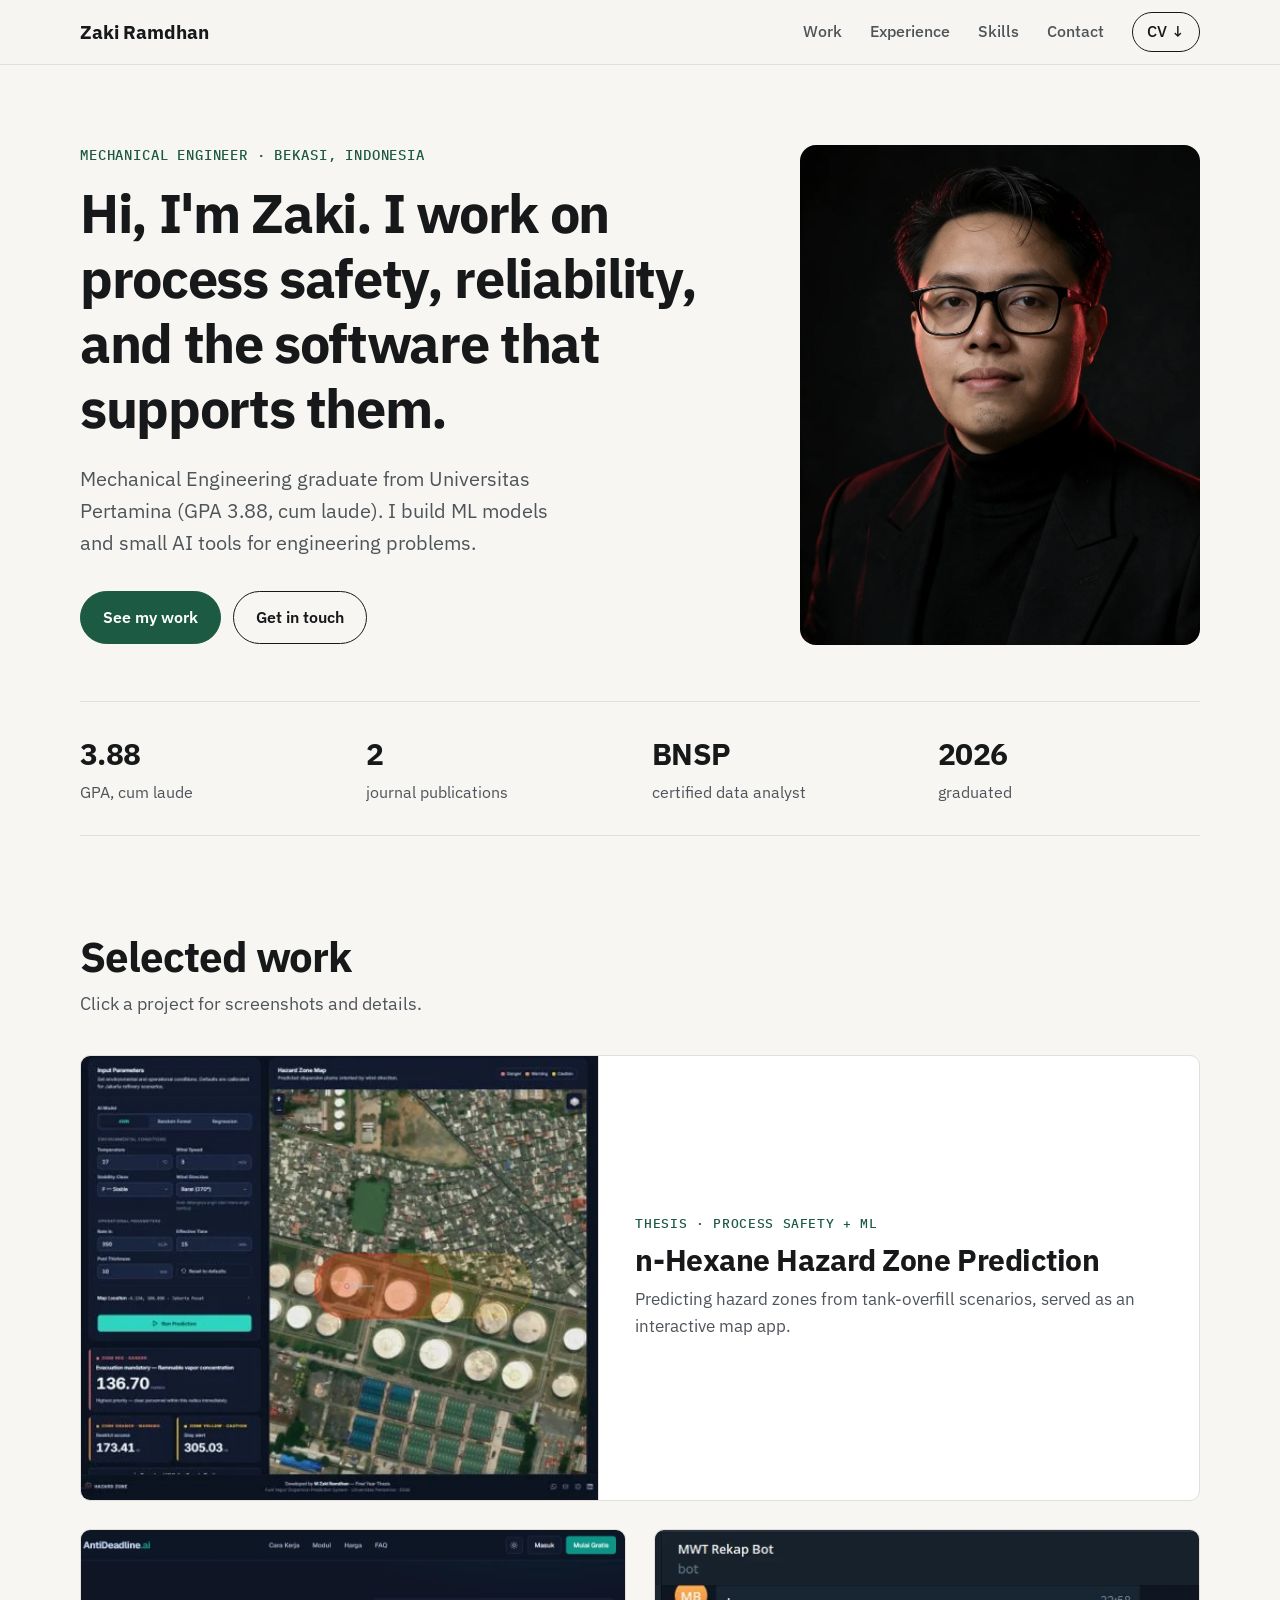
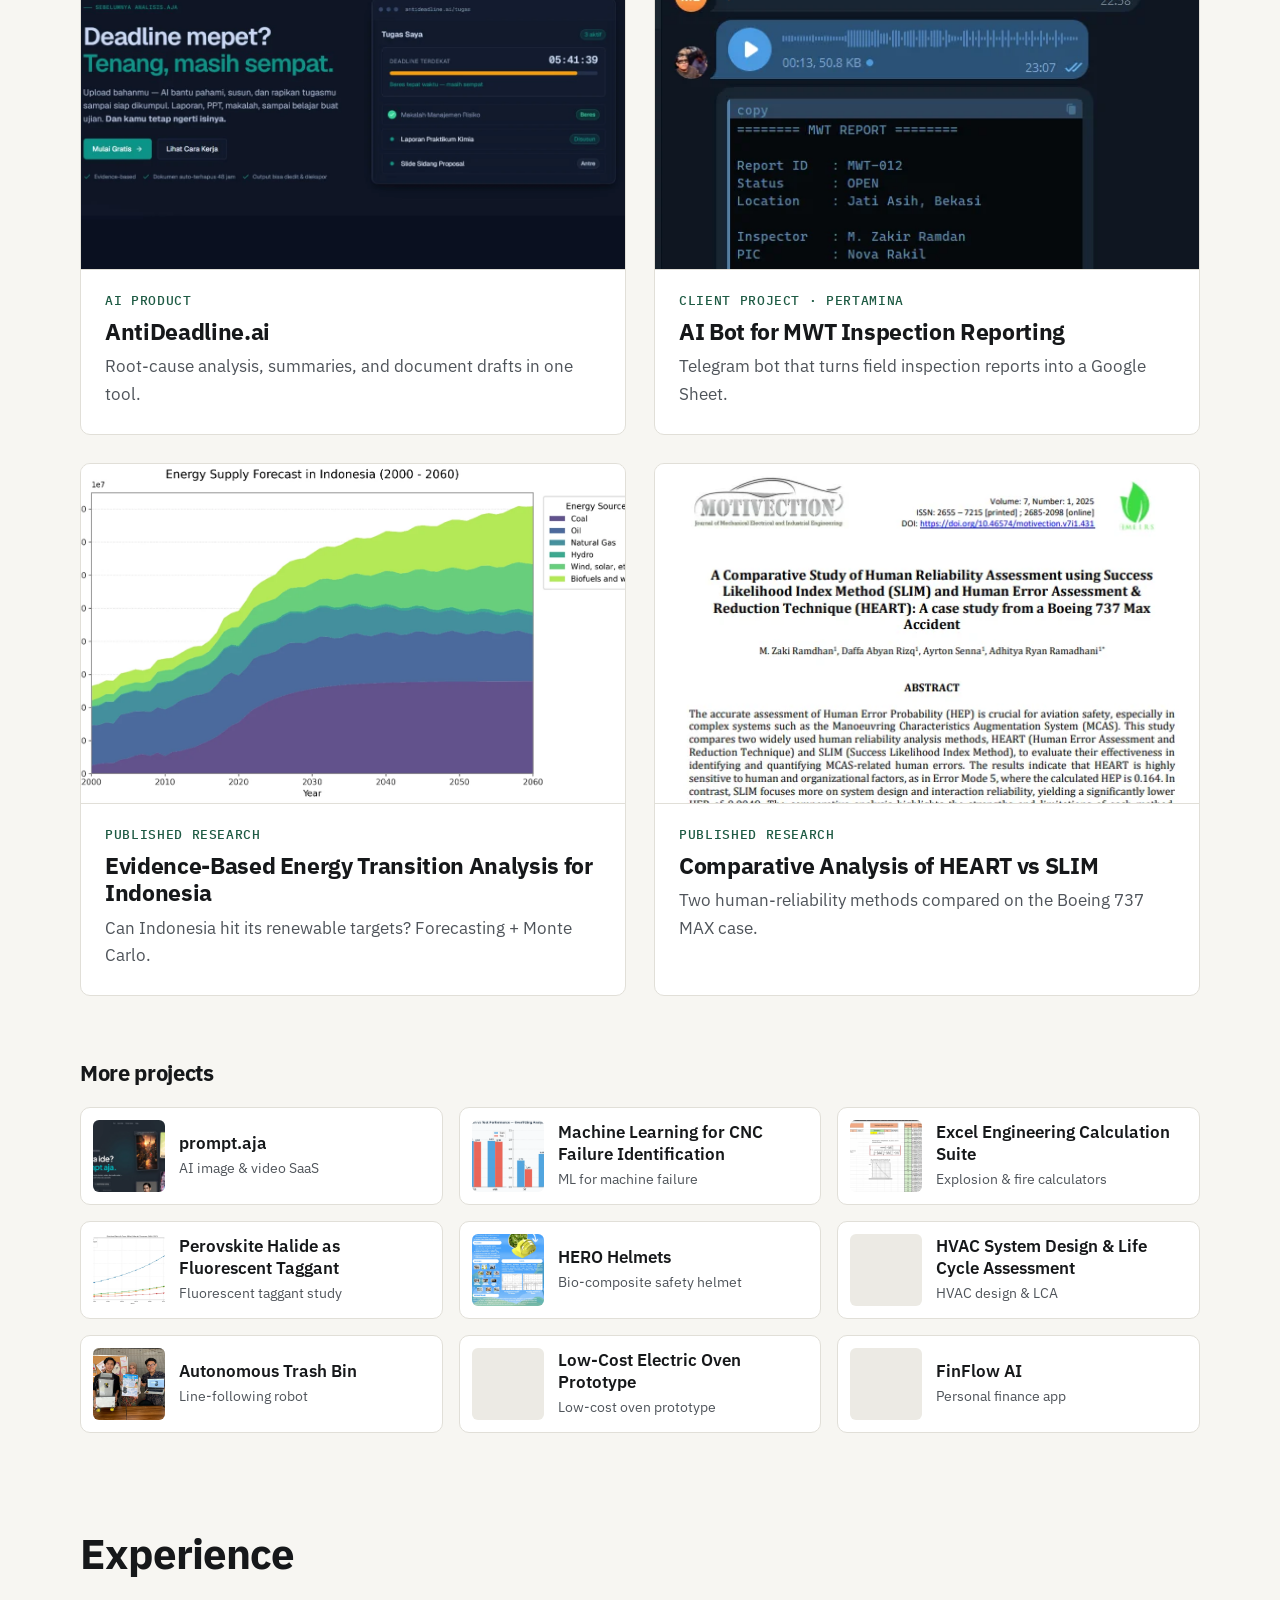
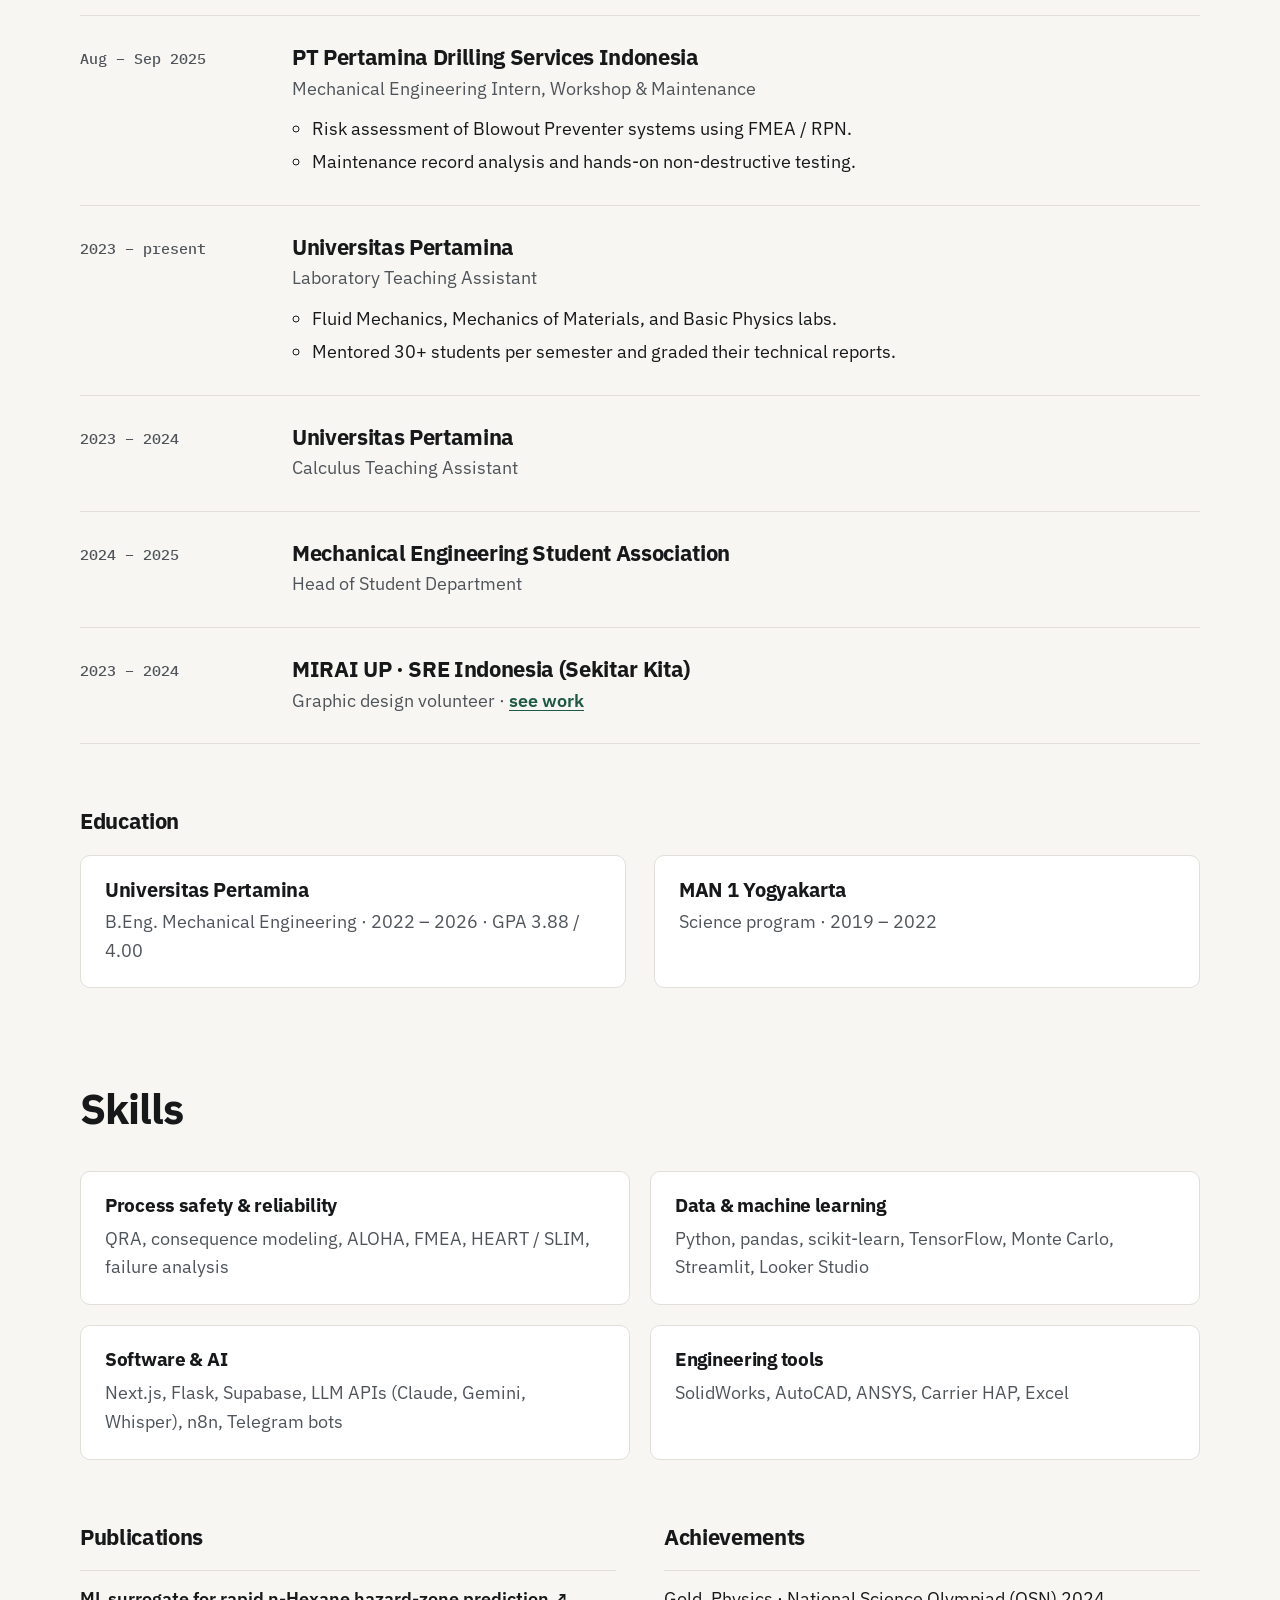
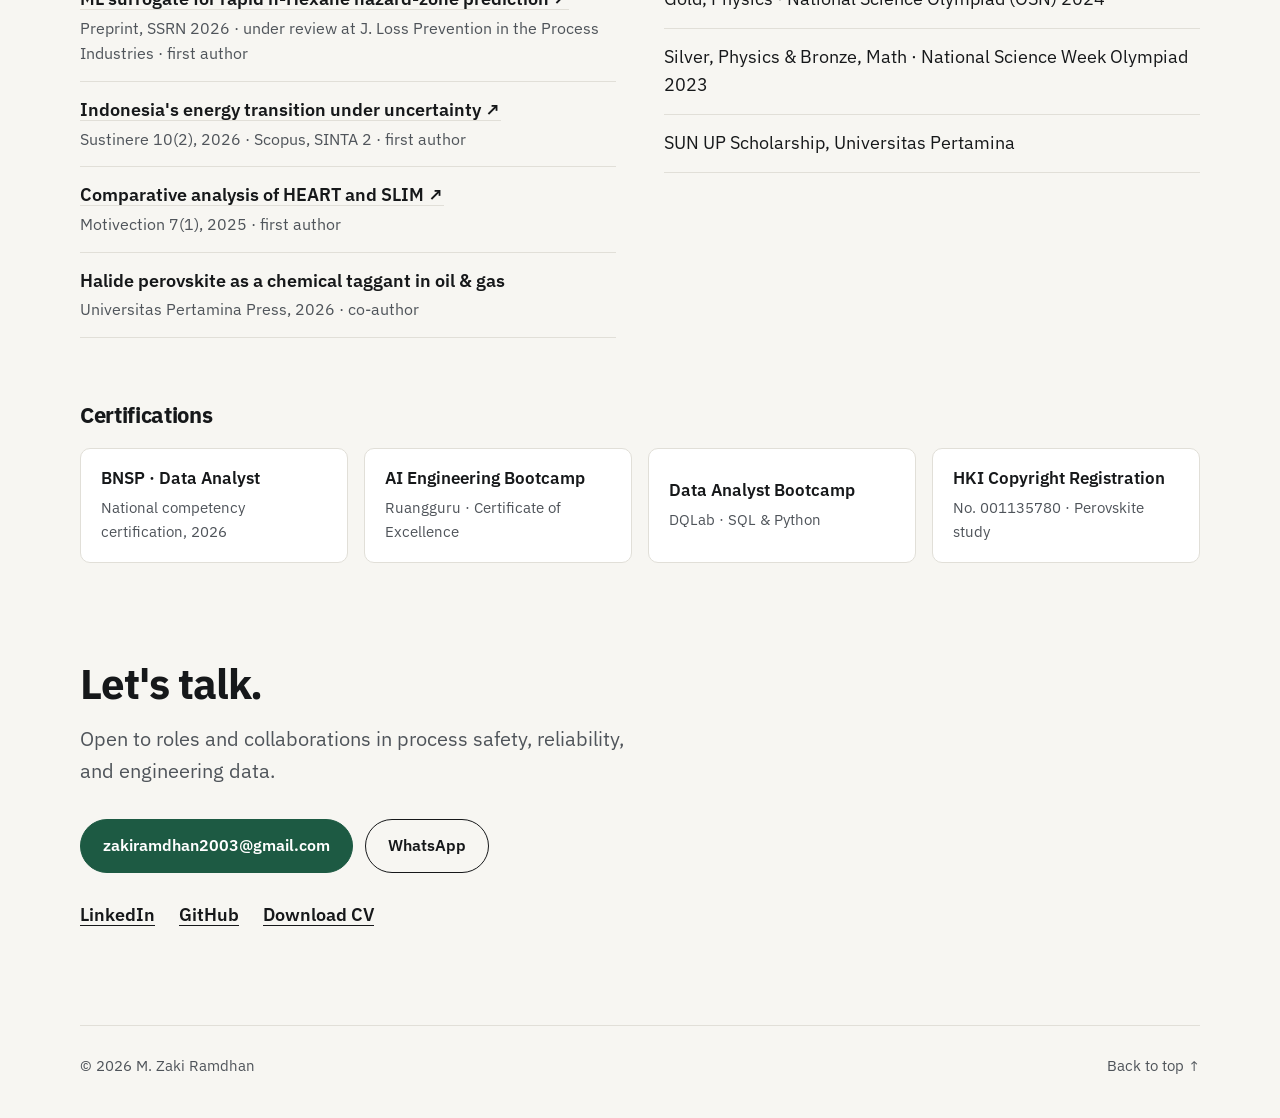
==== commit 413cf73a: "Update CV and publications list Replace the downloadable CV with the latest general CV. Add the SSRN" ====
--- a/index.html
+++ b/index.html
@@ -174,12 +174,20 @@
       <h3 class="sub-head">Publications</h3>
       <ul class="plain" role="list">
         <li>
-          <a href="https://sustinerejes.com/index.php/a/article/view/634" target="_blank" rel="noopener noreferrer">Indonesia's energy transition under uncertainty ↗</a>
-          <span>SUSTINERE, 2026 · first author</span>
+          <a href="https://doi.org/10.2139/ssrn.7455051" target="_blank" rel="noopener noreferrer">ML surrogate for rapid n-Hexane hazard-zone prediction ↗</a>
+          <span>Preprint, SSRN 2026 · under review at J. Loss Prevention in the Process Industries · first author</span>
+        </li>
+        <li>
+          <a href="https://doi.org/10.22515/8h4rm359" target="_blank" rel="noopener noreferrer">Indonesia's energy transition under uncertainty ↗</a>
+          <span>Sustinere 10(2), 2026 · Scopus, SINTA 2 · first author</span>
         </li>
         <li>
           <a href="https://doi.org/10.46574/motivection.v7i1.431" target="_blank" rel="noopener noreferrer">Comparative analysis of HEART and SLIM ↗</a>
-          <span>Motivection · project lead</span>
+          <span>Motivection 7(1), 2025 · first author</span>
+        </li>
+        <li>
+          <strong>Halide perovskite as a chemical taggant in oil &amp; gas</strong>
+          <span>Universitas Pertamina Press, 2026 · co-author</span>
         </li>
       </ul>
     </div>
--- a/assets/site/site.css
+++ b/assets/site/site.css
@@ -151,7 +151,7 @@
 .plain { list-style: none; margin: 0; padding: 0; }
 .plain li { padding: 14px 0; border-top: 1px solid var(--line); }
 .plain li:last-child { border-bottom: 1px solid var(--line); }
-.plain a { font-weight: 600; text-decoration-color: var(--line); text-underline-offset: 4px; }
+.plain a, .plain strong { font-weight: 600; text-decoration-color: var(--line); text-underline-offset: 4px; }
 .plain a:hover { text-decoration-color: currentColor; }
 .plain span { display: block; color: var(--muted); font-size: 16px; margin-top: 2px; }
 
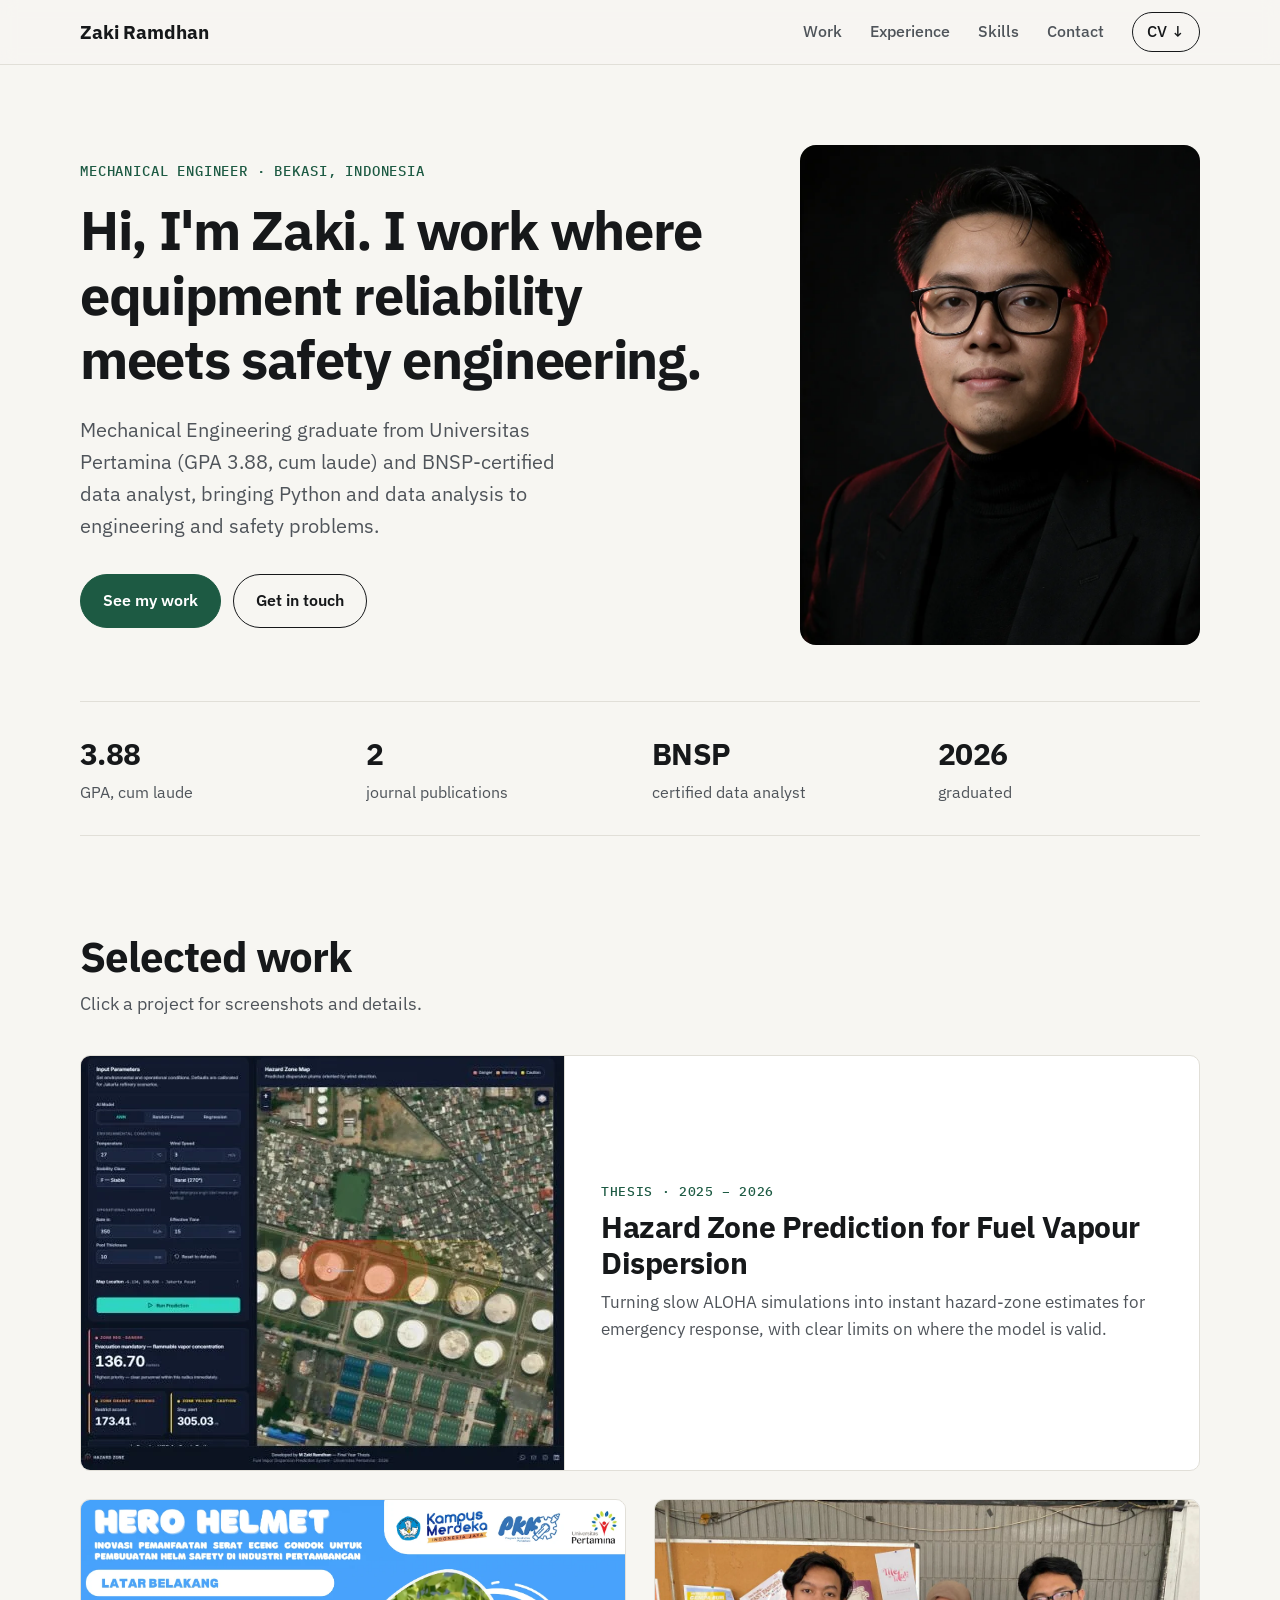
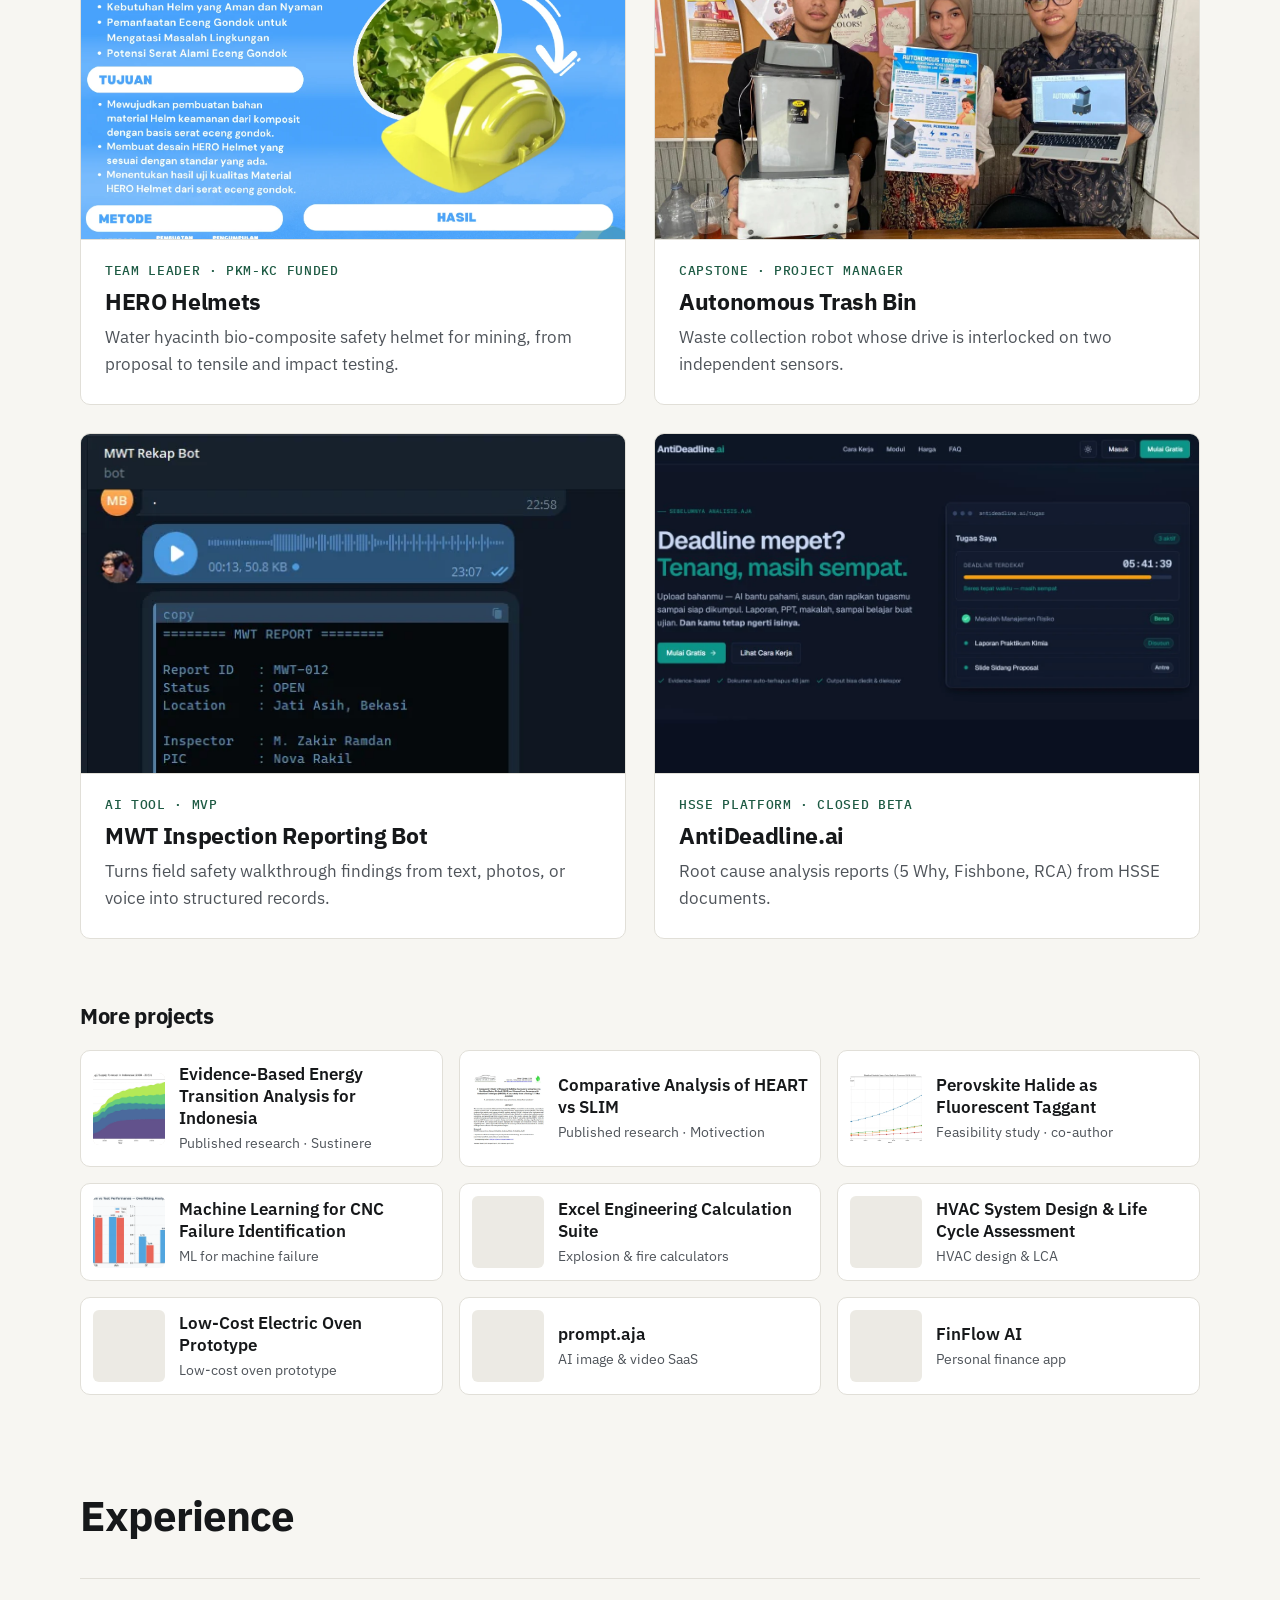
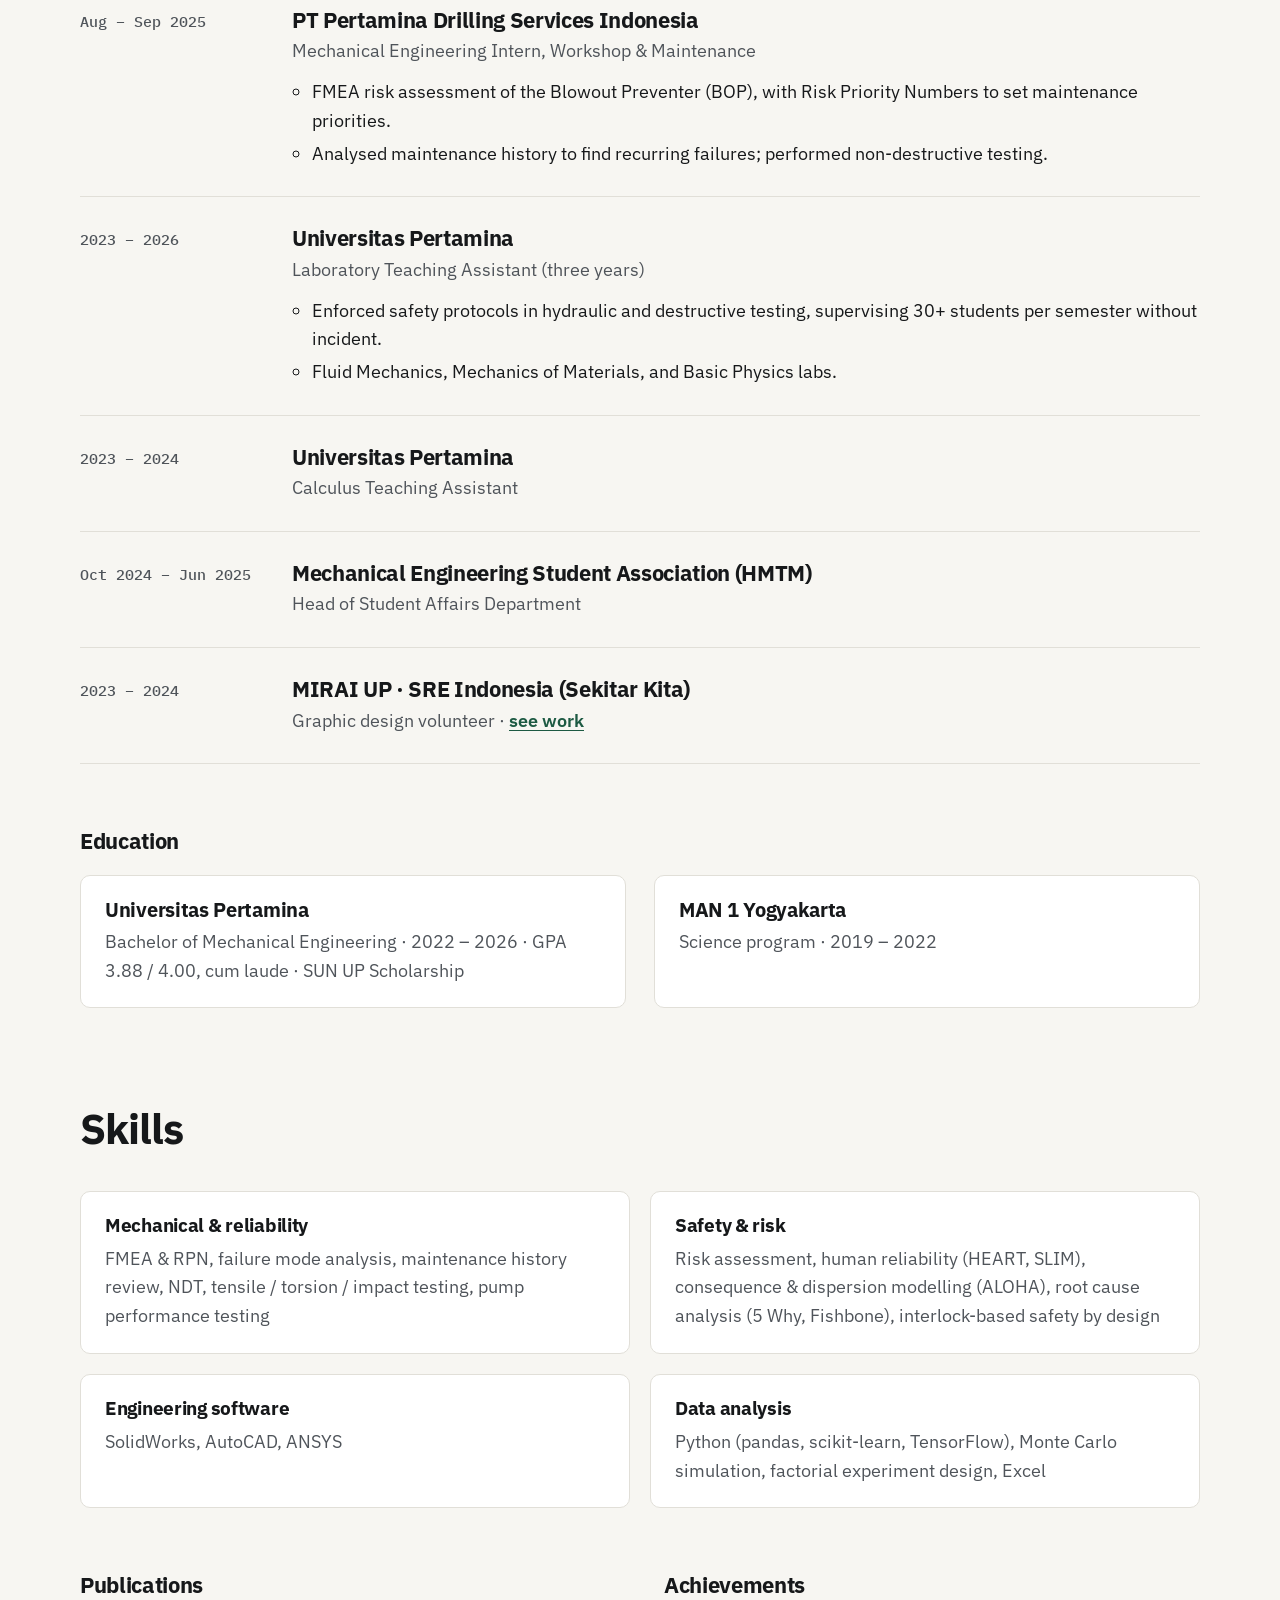
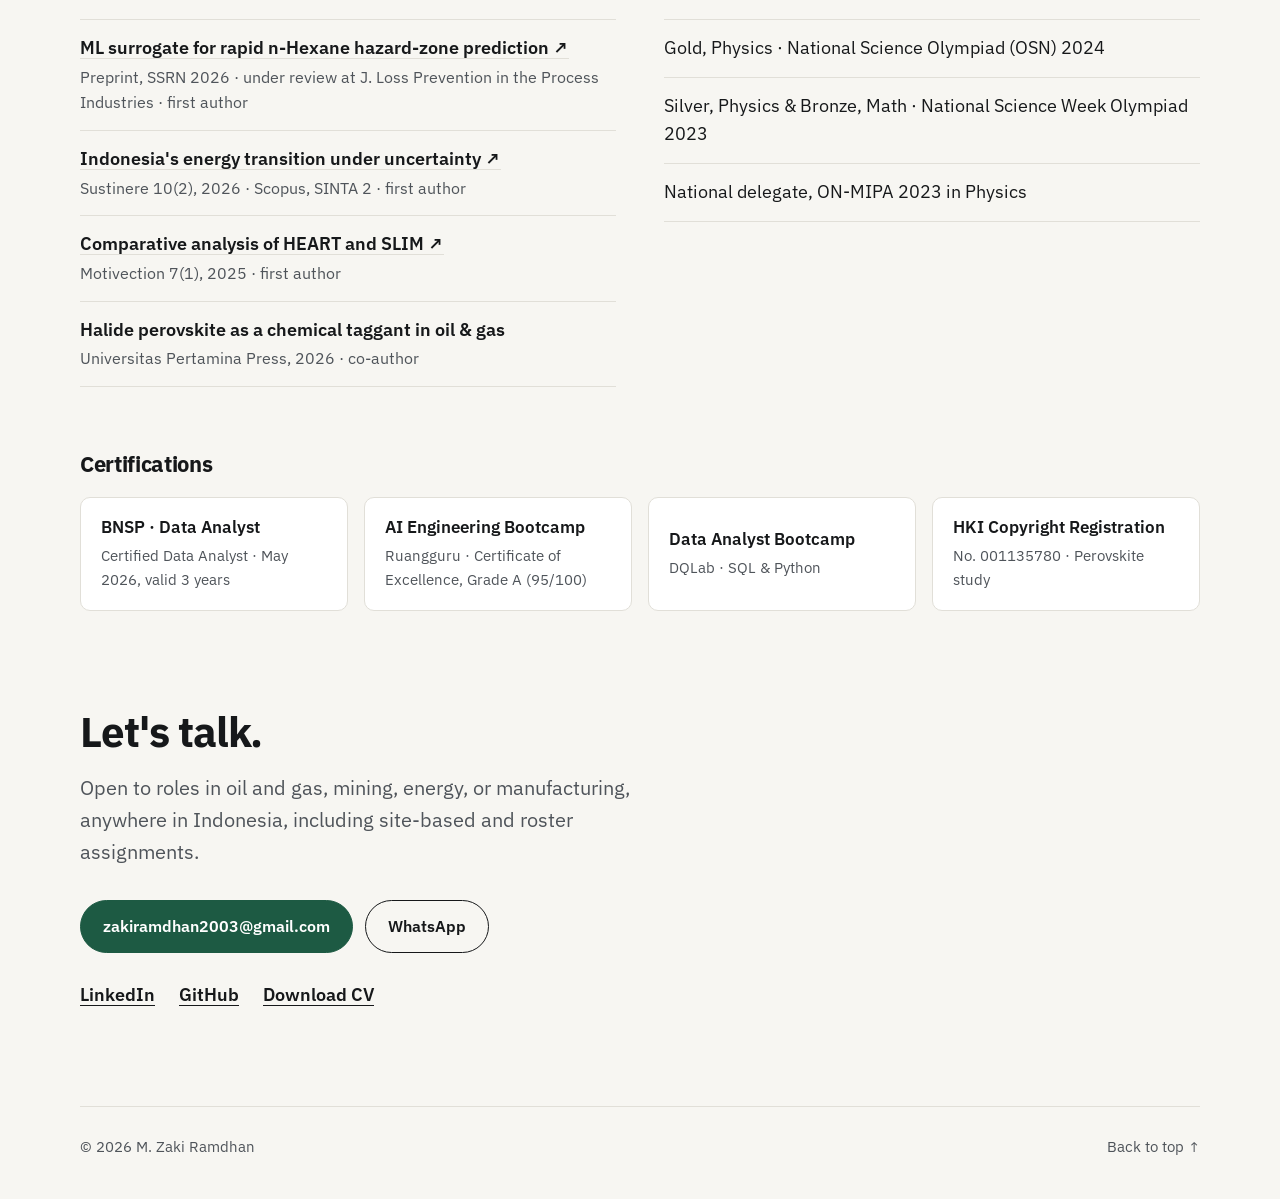
==== commit 2d362fb6: "Align site content with the CV Headline, experience dates and titles, skills, certifications, achiev" ====
--- a/index.html
+++ b/index.html
@@ -6,7 +6,7 @@
 <meta name="robots" content="index,follow">
 <meta name="theme-color" content="#f7f6f2">
 <title>M. Zaki Ramdhan · Mechanical Engineer</title>
-<meta name="description" content="Mechanical engineering graduate working on process safety, reliability, and AI tools. Portfolio of M. Zaki Ramdhan.">
+<meta name="description" content="Mechanical engineering graduate working on equipment reliability and safety engineering. Portfolio of M. Zaki Ramdhan.">
 <link rel="canonical" href="https://melionidas31.github.io/MZakiRamdhan/">
 <link rel="icon" type="image/svg+xml" href="assets/images/favicon.svg">
 <meta name="author" content="M. Zaki Ramdhan">
@@ -24,10 +24,10 @@
 <link rel="preconnect" href="https://fonts.googleapis.com">
 <link rel="preconnect" href="https://fonts.gstatic.com" crossorigin>
 <link rel="stylesheet" href="https://fonts.googleapis.com/css2?family=IBM+Plex+Mono:wght@500&family=IBM+Plex+Sans:wght@400;500;600;700&display=swap">
-<link rel="stylesheet" href="assets/site/site.css?v=1">
+<link rel="stylesheet" href="assets/site/site.css?v=2">
 <script src="assets/workshop/media-map.js" defer></script>
 <script src="assets/workshop/project-data.js" defer></script>
-<script src="assets/site/site.js?v=1" defer></script>
+<script src="assets/site/site.js?v=2" defer></script>
 </head>
 <body>
 <a class="skip" href="#main">Skip to content</a>
@@ -51,8 +51,8 @@
 <section class="hero wrap" id="top">
   <div class="hero-text">
     <p class="kicker">Mechanical Engineer · Bekasi, Indonesia</p>
-    <h1>Hi, I'm Zaki. I work on process safety, reliability, and the software that supports them.</h1>
-    <p class="lead">Mechanical Engineering graduate from Universitas Pertamina (GPA 3.88, cum laude). I build ML models and small AI tools for engineering problems.</p>
+    <h1>Hi, I'm Zaki. I work where equipment reliability meets safety engineering.</h1>
+    <p class="lead">Mechanical Engineering graduate from Universitas Pertamina (GPA 3.88, cum laude) and BNSP-certified data analyst, bringing Python and data analysis to engineering and safety problems.</p>
     <div class="actions">
       <a class="btn btn-primary" href="#work">See my work</a>
       <a class="btn" href="#contact">Get in touch</a>
@@ -92,19 +92,19 @@
         <h3>PT Pertamina Drilling Services Indonesia</h3>
         <p class="role">Mechanical Engineering Intern, Workshop &amp; Maintenance</p>
         <ul>
-          <li>Risk assessment of Blowout Preventer systems using FMEA / RPN.</li>
-          <li>Maintenance record analysis and hands-on non-destructive testing.</li>
+          <li>FMEA risk assessment of the Blowout Preventer (BOP), with Risk Priority Numbers to set maintenance priorities.</li>
+          <li>Analysed maintenance history to find recurring failures; performed non-destructive testing.</li>
         </ul>
       </div>
     </li>
     <li>
-      <p class="when">2023 – present</p>
+      <p class="when">2023 – 2026</p>
       <div>
         <h3>Universitas Pertamina</h3>
-        <p class="role">Laboratory Teaching Assistant</p>
+        <p class="role">Laboratory Teaching Assistant (three years)</p>
         <ul>
+          <li>Enforced safety protocols in hydraulic and destructive testing, supervising 30+ students per semester without incident.</li>
           <li>Fluid Mechanics, Mechanics of Materials, and Basic Physics labs.</li>
-          <li>Mentored 30+ students per semester and graded their technical reports.</li>
         </ul>
       </div>
     </li>
@@ -116,10 +116,10 @@
       </div>
     </li>
     <li>
-      <p class="when">2024 – 2025</p>
-      <div>
-        <h3>Mechanical Engineering Student Association</h3>
-        <p class="role">Head of Student Department</p>
+      <p class="when">Oct 2024 – Jun 2025</p>
+      <div>
+        <h3>Mechanical Engineering Student Association (HMTM)</h3>
+        <p class="role">Head of Student Affairs Department</p>
       </div>
     </li>
     <li>
@@ -136,7 +136,7 @@
     <div class="edu-row">
       <div>
         <h4>Universitas Pertamina</h4>
-        <p>B.Eng. Mechanical Engineering · 2022 – 2026 · GPA 3.88 / 4.00</p>
+        <p>Bachelor of Mechanical Engineering · 2022 – 2026 · GPA 3.88 / 4.00, cum laude · SUN UP Scholarship</p>
       </div>
       <div>
         <h4>MAN 1 Yogyakarta</h4>
@@ -152,20 +152,20 @@
   </header>
   <div class="skills">
     <div>
-      <h3>Process safety &amp; reliability</h3>
-      <p>QRA, consequence modeling, ALOHA, FMEA, HEART / SLIM, failure analysis</p>
-    </div>
-    <div>
-      <h3>Data &amp; machine learning</h3>
-      <p>Python, pandas, scikit-learn, TensorFlow, Monte Carlo, Streamlit, Looker Studio</p>
-    </div>
-    <div>
-      <h3>Software &amp; AI</h3>
-      <p>Next.js, Flask, Supabase, LLM APIs (Claude, Gemini, Whisper), n8n, Telegram bots</p>
-    </div>
-    <div>
-      <h3>Engineering tools</h3>
-      <p>SolidWorks, AutoCAD, ANSYS, Carrier HAP, Excel</p>
+      <h3>Mechanical &amp; reliability</h3>
+      <p>FMEA &amp; RPN, failure mode analysis, maintenance history review, NDT, tensile / torsion / impact testing, pump performance testing</p>
+    </div>
+    <div>
+      <h3>Safety &amp; risk</h3>
+      <p>Risk assessment, human reliability (HEART, SLIM), consequence &amp; dispersion modelling (ALOHA), root cause analysis (5 Why, Fishbone), interlock-based safety by design</p>
+    </div>
+    <div>
+      <h3>Engineering software</h3>
+      <p>SolidWorks, AutoCAD, ANSYS</p>
+    </div>
+    <div>
+      <h3>Data analysis</h3>
+      <p>Python (pandas, scikit-learn, TensorFlow), Monte Carlo simulation, factorial experiment design, Excel</p>
     </div>
   </div>
 
@@ -196,15 +196,15 @@
       <ul class="plain" role="list">
         <li>Gold, Physics · National Science Olympiad (OSN) 2024</li>
         <li>Silver, Physics &amp; Bronze, Math · National Science Week Olympiad 2023</li>
-        <li>SUN UP Scholarship, Universitas Pertamina</li>
+        <li>National delegate, ON-MIPA 2023 in Physics</li>
       </ul>
     </div>
   </div>
 
   <h3 class="sub-head">Certifications</h3>
   <ul class="certs" role="list">
-    <li><button data-cert="assets/workshop/media/credential%20BNSP-360c33ccd3.webp"><strong>BNSP · Data Analyst</strong><span>National competency certification, 2026</span></button></li>
-    <li><button data-cert="assets/workshop/media/Certificate%20of%20Excellence%20Brainacademy-29a09f969d.webp"><strong>AI Engineering Bootcamp</strong><span>Ruangguru · Certificate of Excellence</span></button></li>
+    <li><button data-cert="assets/workshop/media/credential%20BNSP-360c33ccd3.webp"><strong>BNSP · Data Analyst</strong><span>Certified Data Analyst · May 2026, valid 3 years</span></button></li>
+    <li><button data-cert="assets/workshop/media/Certificate%20of%20Excellence%20Brainacademy-29a09f969d.webp"><strong>AI Engineering Bootcamp</strong><span>Ruangguru · Certificate of Excellence, Grade A (95/100)</span></button></li>
     <li><button data-cert="assets/workshop/media/certificate-Dqlab%20data%20analyst-25b4b3a04a.webp"><strong>Data Analyst Bootcamp</strong><span>DQLab · SQL &amp; Python</span></button></li>
     <li><button data-cert="assets/workshop/media/hakcipta%20untuk%20projekl%201-47c7591753.webp"><strong>HKI Copyright Registration</strong><span>No. 001135780 · Perovskite study</span></button></li>
   </ul>
@@ -212,7 +212,7 @@
 
 <section class="section contact wrap" id="contact">
   <h2>Let's talk.</h2>
-  <p class="lead">Open to roles and collaborations in process safety, reliability, and engineering data.</p>
+  <p class="lead">Open to roles in oil and gas, mining, energy, or manufacturing, anywhere in Indonesia, including site-based and roster assignments.</p>
   <div class="actions">
     <a class="btn btn-primary" href="mailto:zakiramdhan2003@gmail.com">zakiramdhan2003@gmail.com</a>
     <a class="btn" href="https://wa.me/6288294564591" target="_blank" rel="noopener noreferrer">WhatsApp</a>
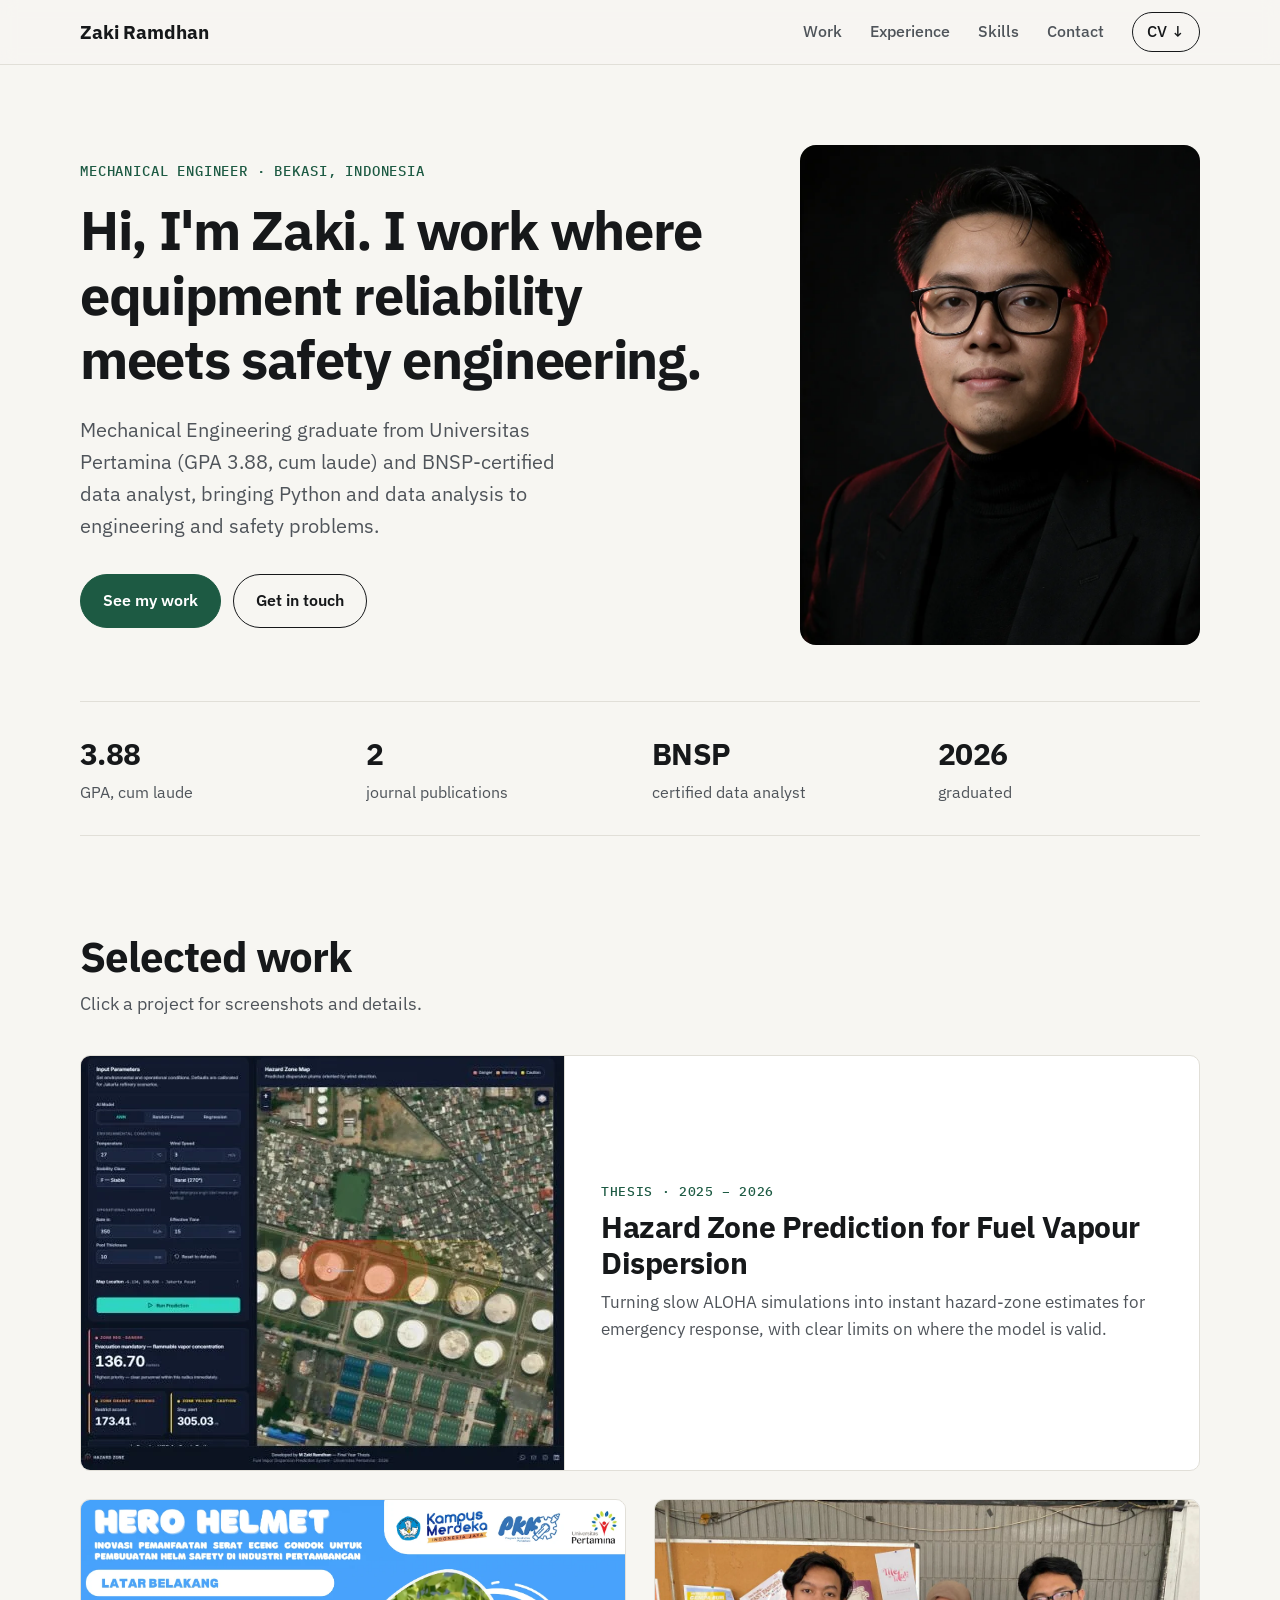
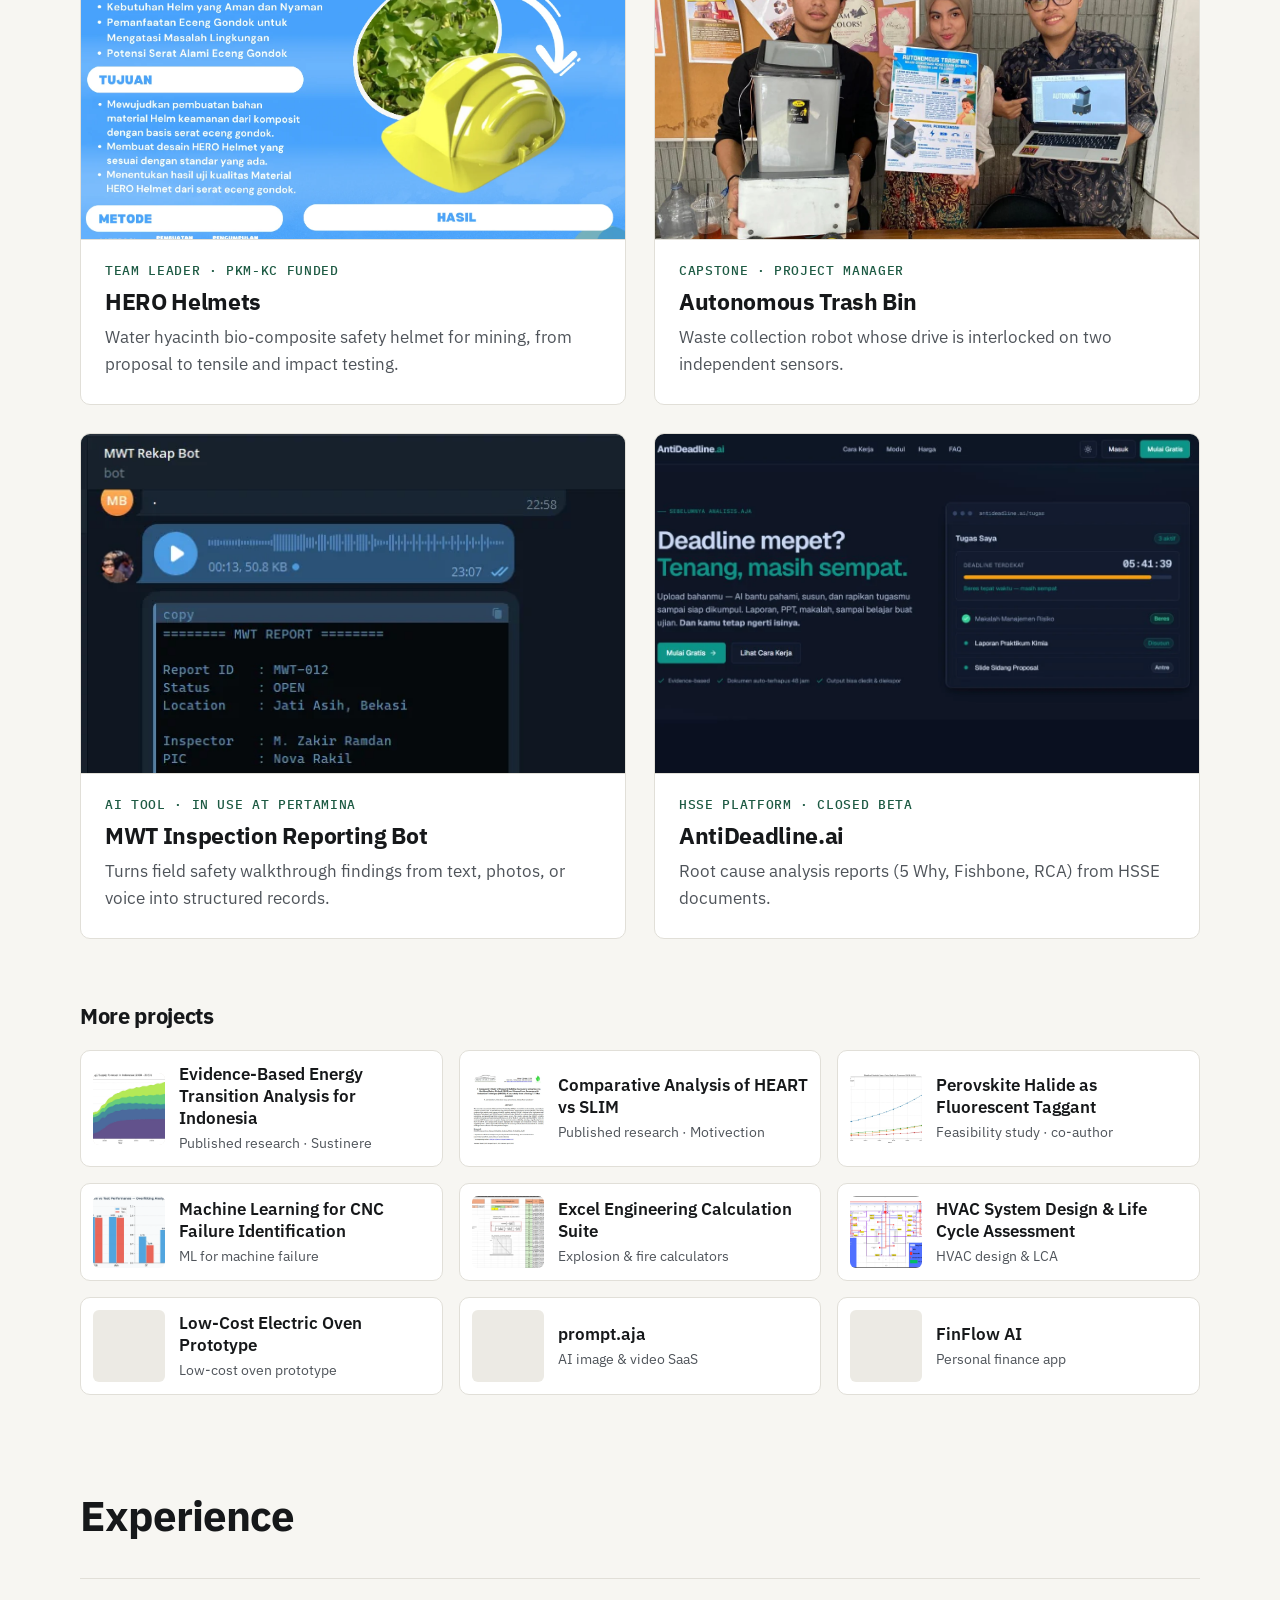
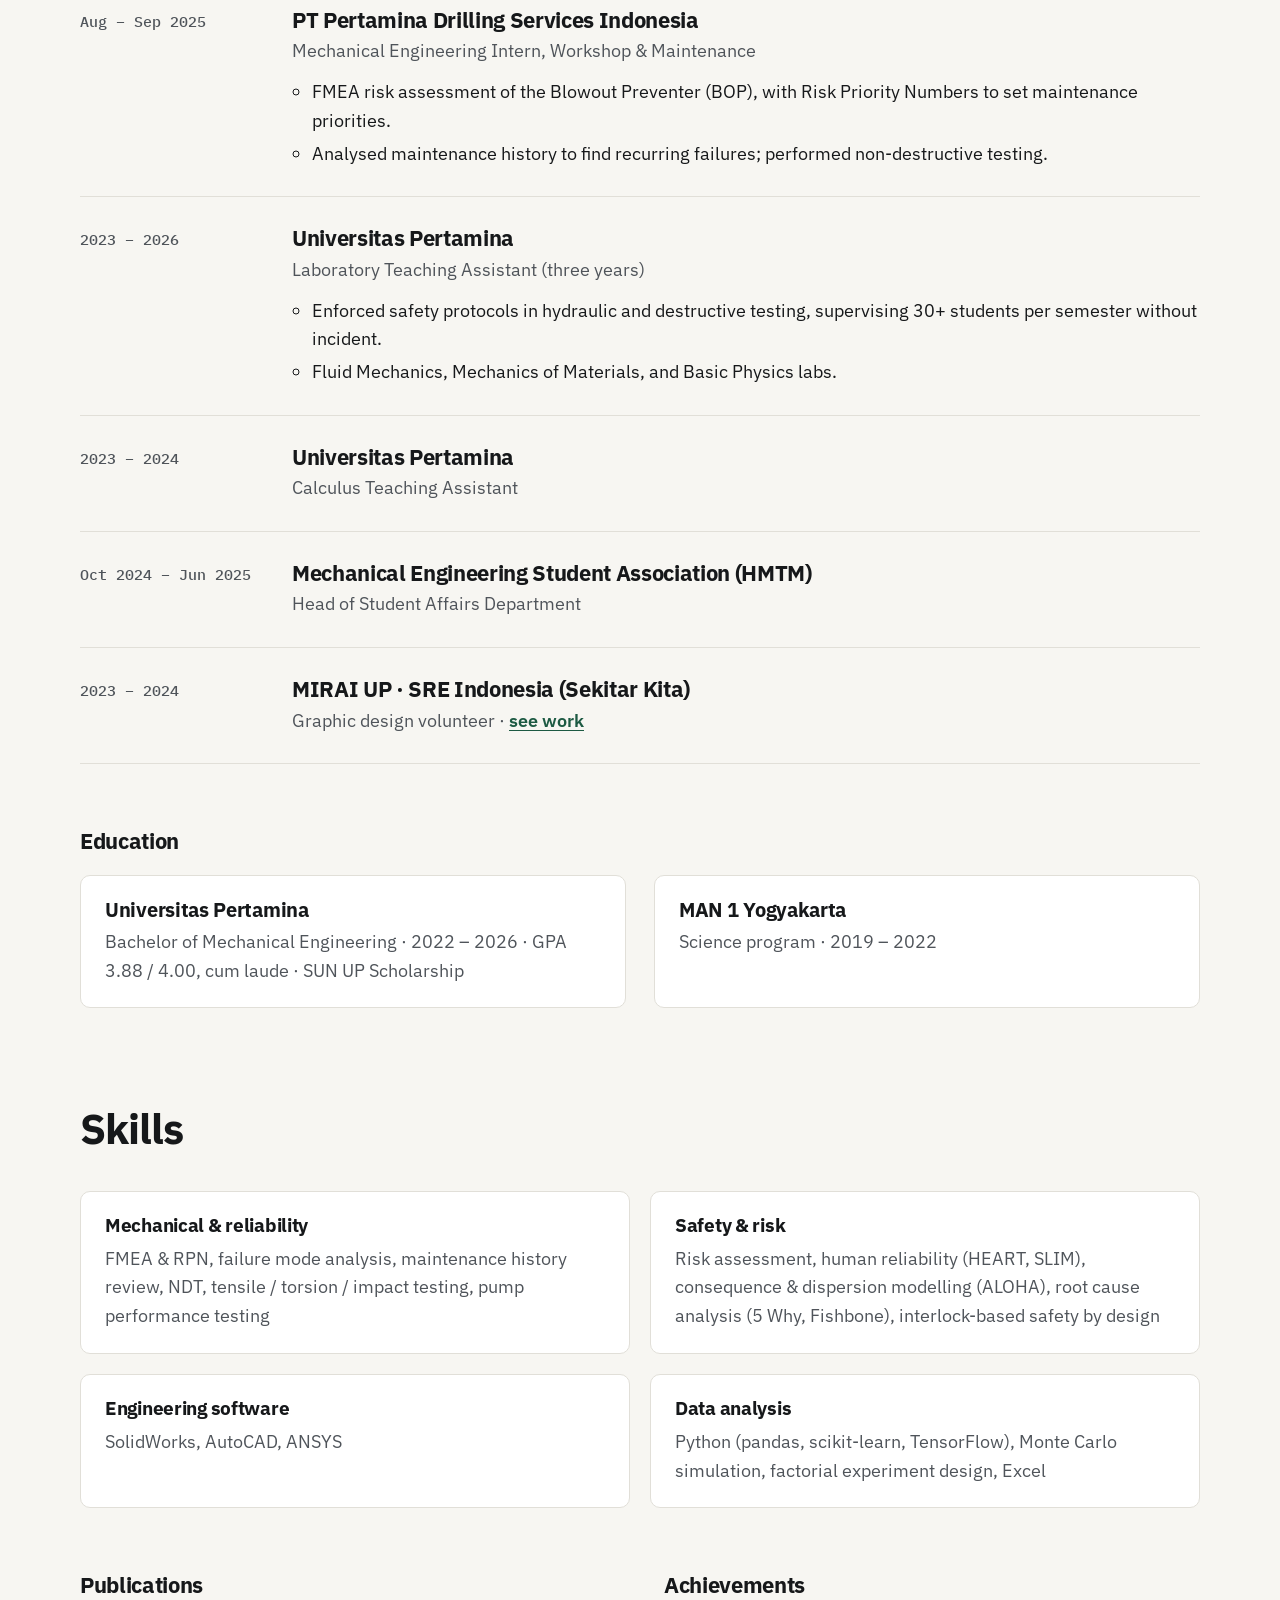
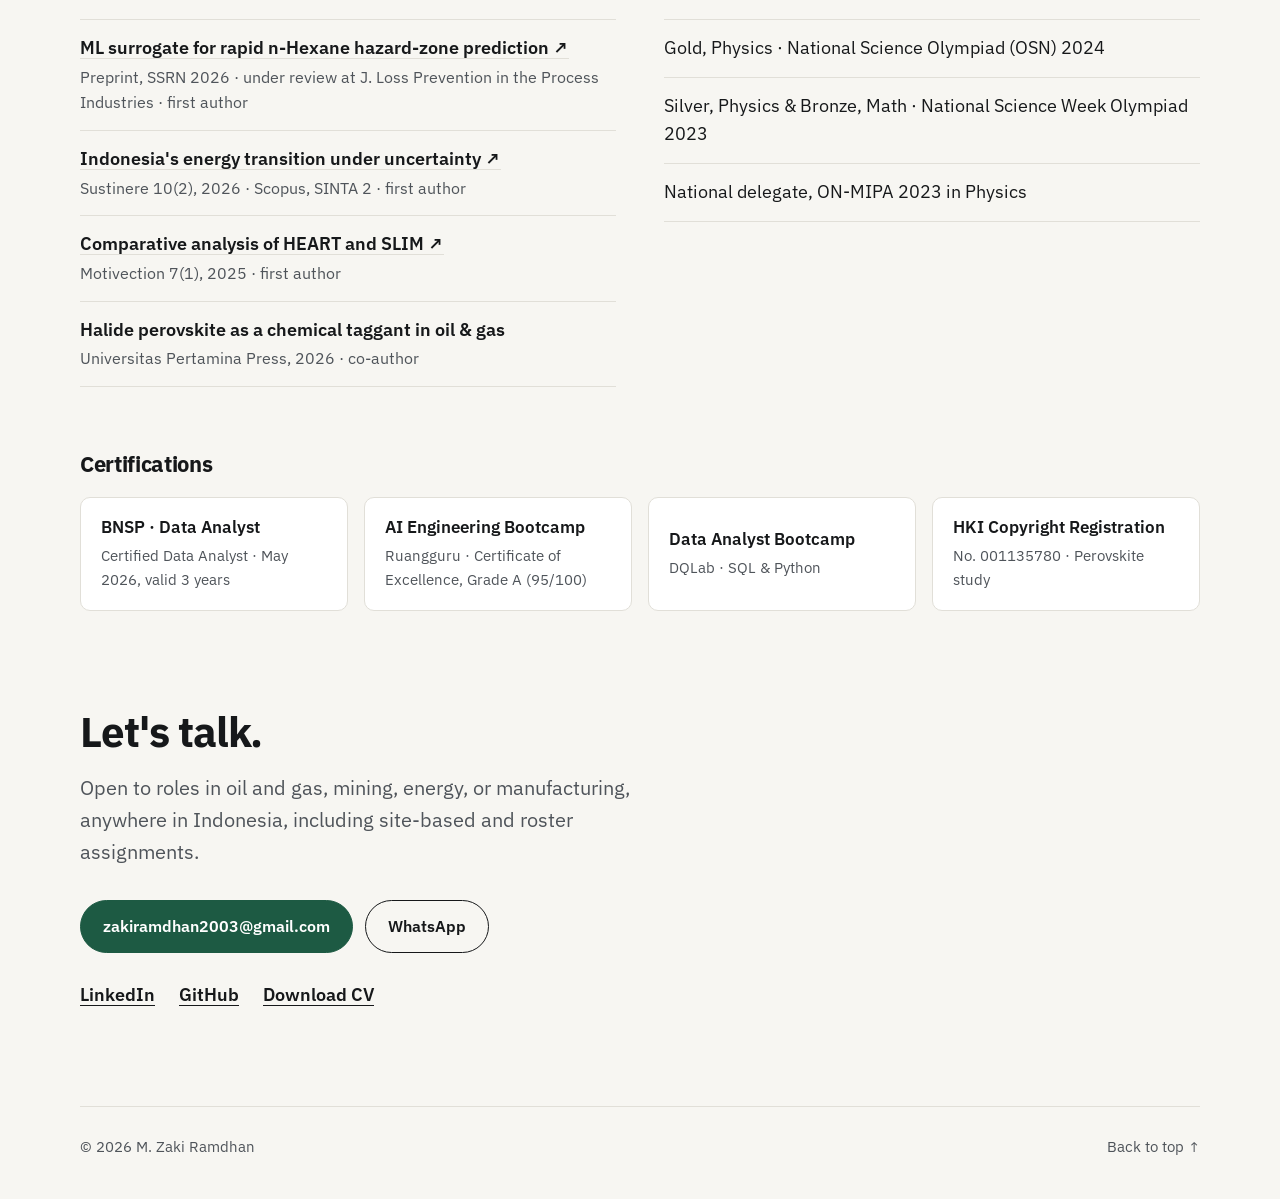
==== commit 970b0c5a: "Mark MWT reporting bot as in use Co-Authored-By: Claude Opus 5.5 <noreply@anthropic.com> Claude-Sess" ====
--- a/index.html
+++ b/index.html
@@ -27,7 +27,7 @@
 <link rel="stylesheet" href="assets/site/site.css?v=2">
 <script src="assets/workshop/media-map.js" defer></script>
 <script src="assets/workshop/project-data.js" defer></script>
-<script src="assets/site/site.js?v=2" defer></script>
+<script src="assets/site/site.js?v=3" defer></script>
 </head>
 <body>
 <a class="skip" href="#main">Skip to content</a>
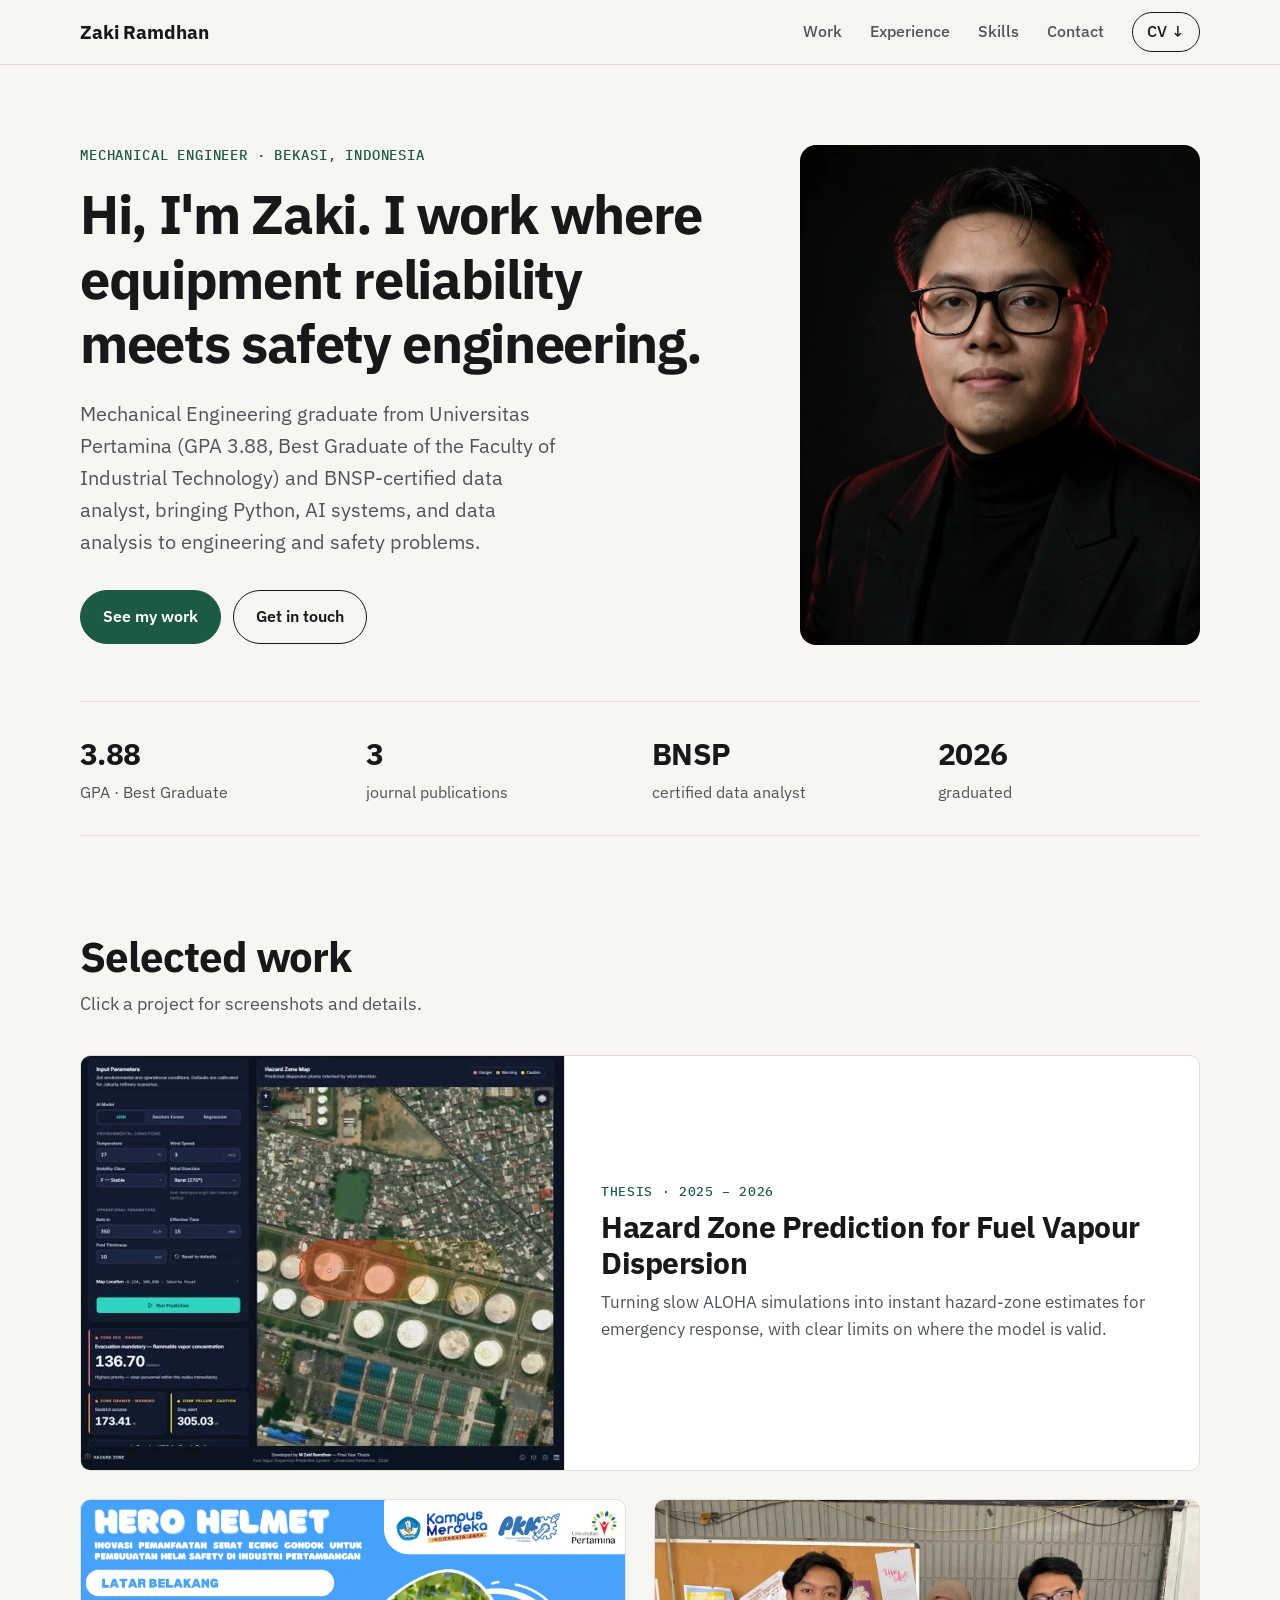
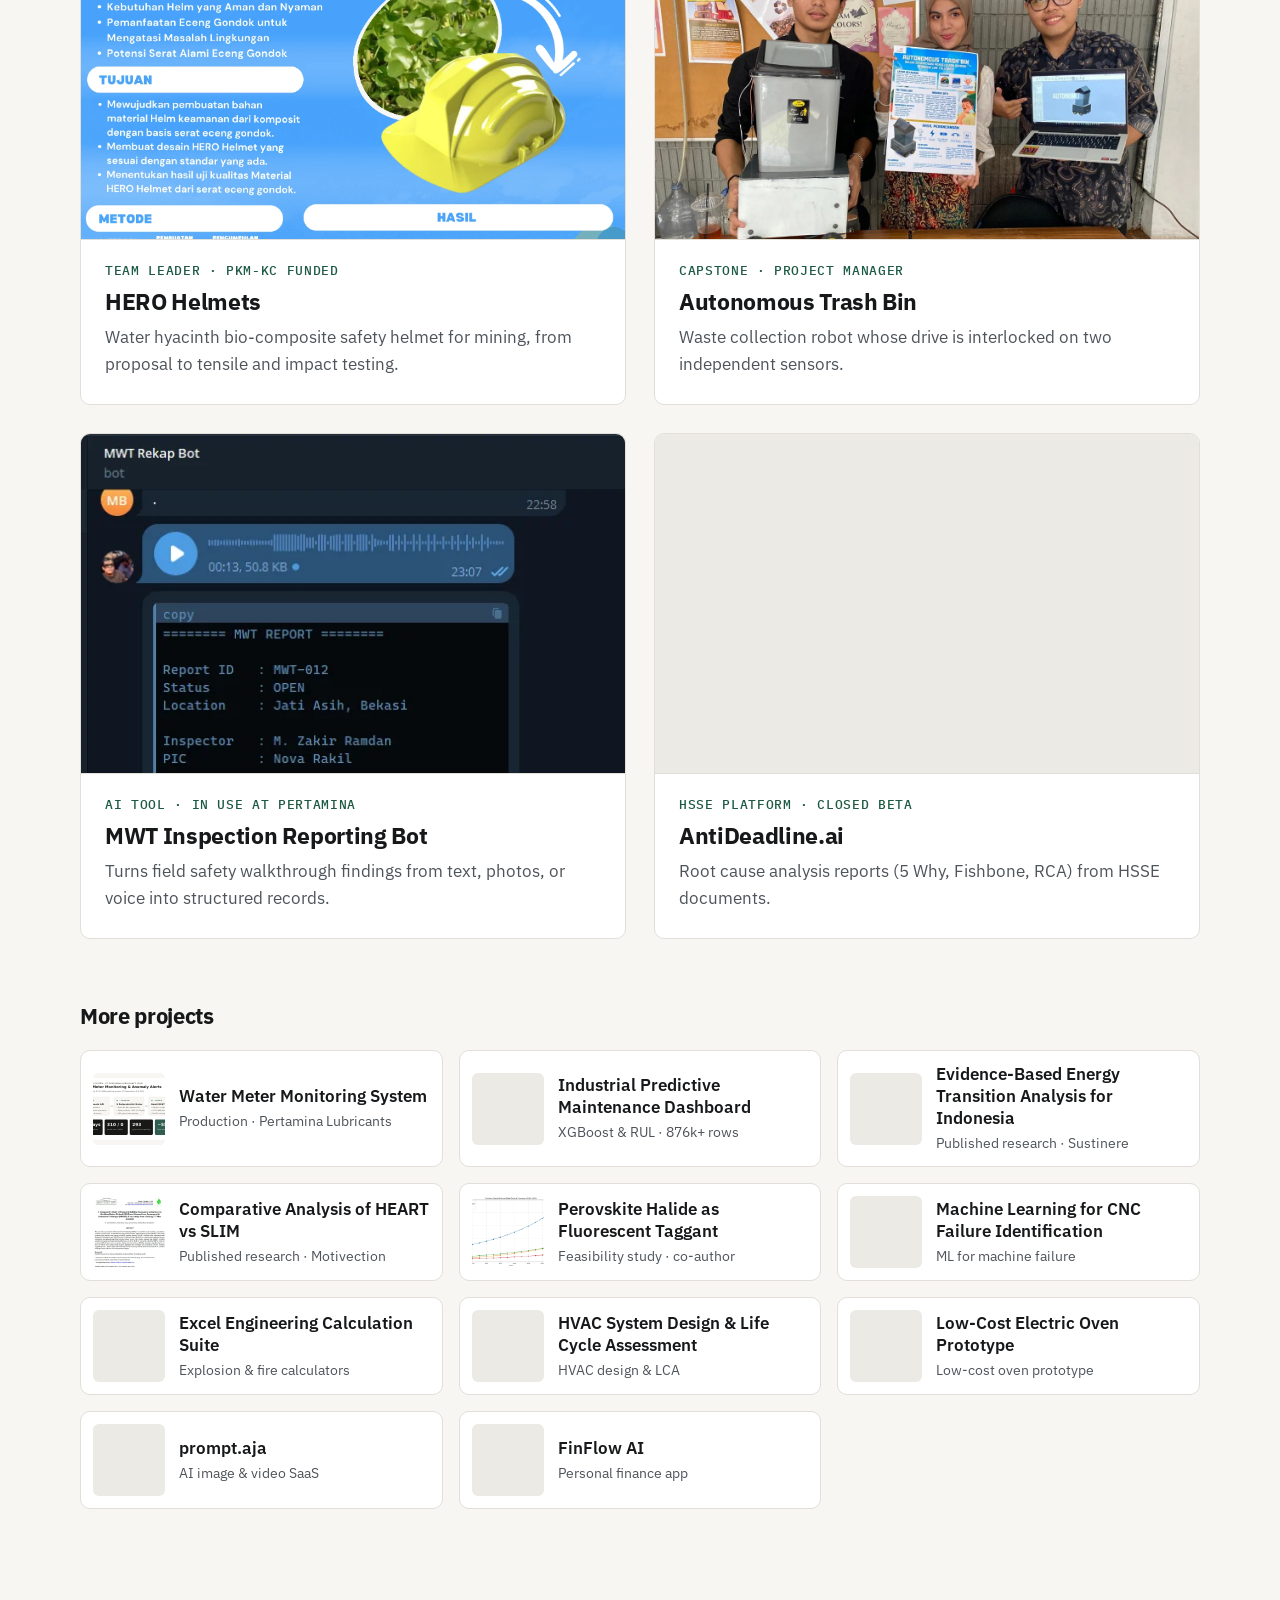
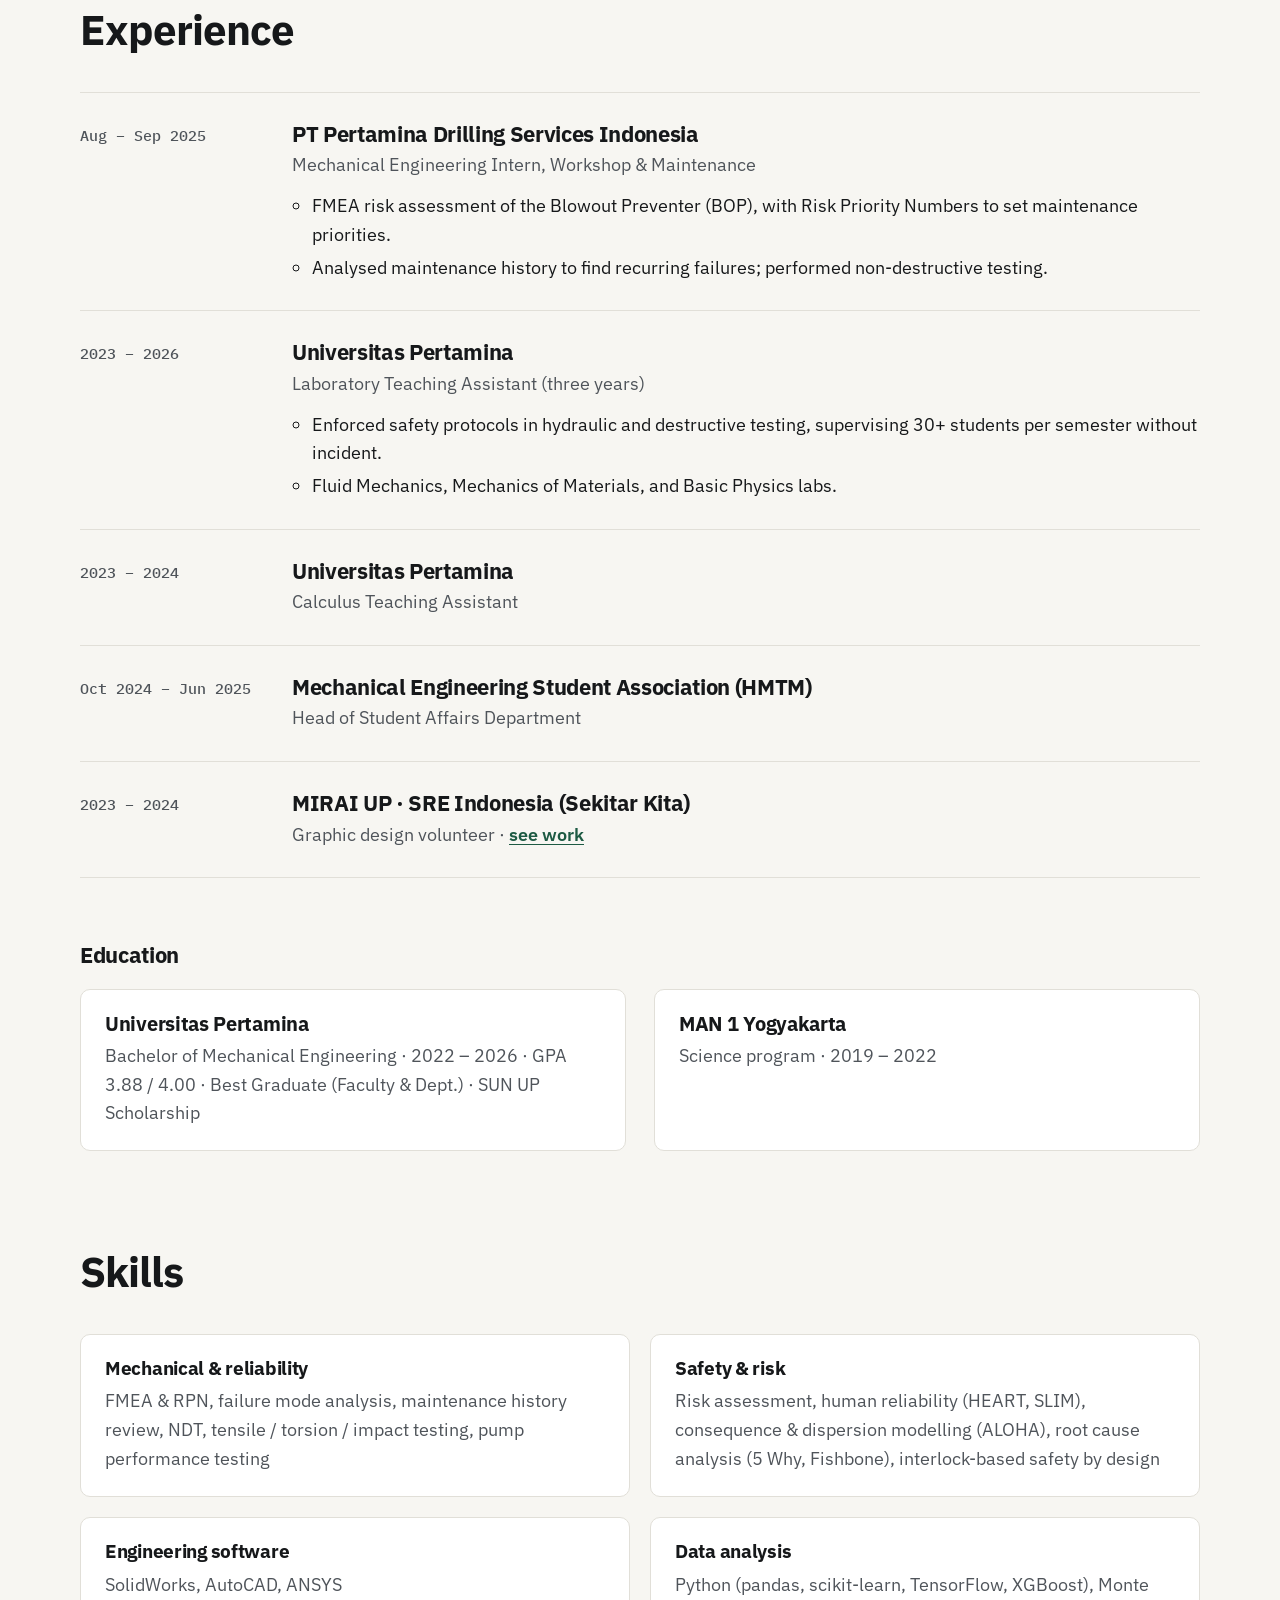
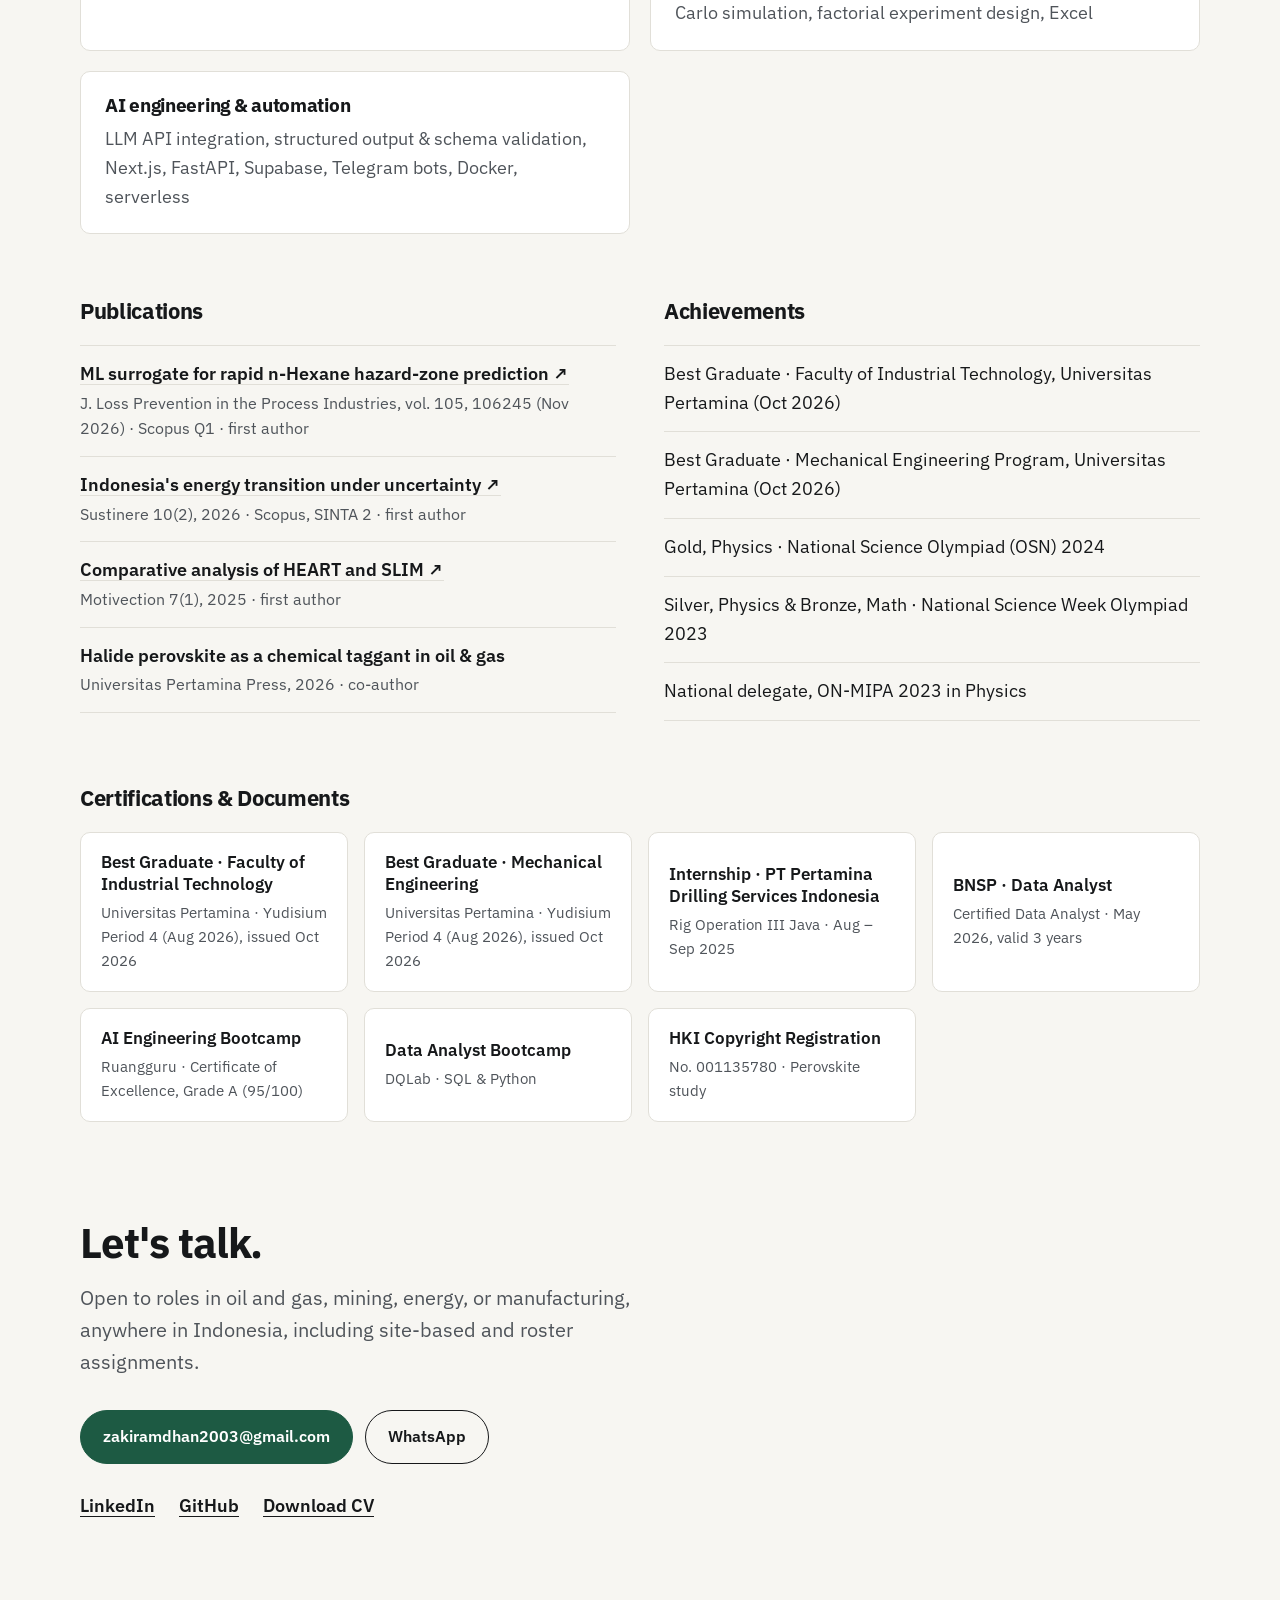
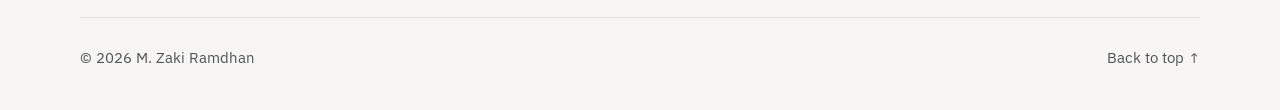
==== commit 4cf8a027: "Update portfolio: JLPPI publication, Best Graduate certificates, Water Meter & Predictive Maintenanc" ====
--- a/index.html
+++ b/index.html
@@ -52,7 +52,7 @@
   <div class="hero-text">
     <p class="kicker">Mechanical Engineer · Bekasi, Indonesia</p>
     <h1>Hi, I'm Zaki. I work where equipment reliability meets safety engineering.</h1>
-    <p class="lead">Mechanical Engineering graduate from Universitas Pertamina (GPA 3.88, cum laude) and BNSP-certified data analyst, bringing Python and data analysis to engineering and safety problems.</p>
+    <p class="lead">Mechanical Engineering graduate from Universitas Pertamina (GPA 3.88, Best Graduate of the Faculty of Industrial Technology) and BNSP-certified data analyst, bringing Python, AI systems, and data analysis to engineering and safety problems.</p>
     <div class="actions">
       <a class="btn btn-primary" href="#work">See my work</a>
       <a class="btn" href="#contact">Get in touch</a>
@@ -63,8 +63,8 @@
 
 <div class="wrap">
   <ul class="stats" role="list">
-    <li><strong>3.88</strong><span>GPA, cum laude</span></li>
-    <li><strong>2</strong><span>journal publications</span></li>
+    <li><strong>3.88</strong><span>GPA · Best Graduate</span></li>
+    <li><strong>3</strong><span>journal publications</span></li>
     <li><strong>BNSP</strong><span>certified data analyst</span></li>
     <li><strong>2026</strong><span>graduated</span></li>
   </ul>
@@ -136,7 +136,7 @@
     <div class="edu-row">
       <div>
         <h4>Universitas Pertamina</h4>
-        <p>Bachelor of Mechanical Engineering · 2022 – 2026 · GPA 3.88 / 4.00, cum laude · SUN UP Scholarship</p>
+        <p>Bachelor of Mechanical Engineering · 2022 – 2026 · GPA 3.88 / 4.00 · Best Graduate (Faculty &amp; Dept.) · SUN UP Scholarship</p>
       </div>
       <div>
         <h4>MAN 1 Yogyakarta</h4>
@@ -165,7 +165,11 @@
     </div>
     <div>
       <h3>Data analysis</h3>
-      <p>Python (pandas, scikit-learn, TensorFlow), Monte Carlo simulation, factorial experiment design, Excel</p>
+      <p>Python (pandas, scikit-learn, TensorFlow, XGBoost), Monte Carlo simulation, factorial experiment design, Excel</p>
+    </div>
+    <div>
+      <h3>AI engineering &amp; automation</h3>
+      <p>LLM API integration, structured output &amp; schema validation, Next.js, FastAPI, Supabase, Telegram bots, Docker, serverless</p>
     </div>
   </div>
 
@@ -174,8 +178,8 @@
       <h3 class="sub-head">Publications</h3>
       <ul class="plain" role="list">
         <li>
-          <a href="https://doi.org/10.2139/ssrn.7455051" target="_blank" rel="noopener noreferrer">ML surrogate for rapid n-Hexane hazard-zone prediction ↗</a>
-          <span>Preprint, SSRN 2026 · under review at J. Loss Prevention in the Process Industries · first author</span>
+          <a href="https://doi.org/10.1016/j.jlp.2026.106245" target="_blank" rel="noopener noreferrer">ML surrogate for rapid n-Hexane hazard-zone prediction ↗</a>
+          <span>J. Loss Prevention in the Process Industries, vol. 105, 106245 (Nov 2026) · Scopus Q1 · first author</span>
         </li>
         <li>
           <a href="https://doi.org/10.22515/8h4rm359" target="_blank" rel="noopener noreferrer">Indonesia's energy transition under uncertainty ↗</a>
@@ -194,6 +198,8 @@
     <div>
       <h3 class="sub-head">Achievements</h3>
       <ul class="plain" role="list">
+        <li>Best Graduate · Faculty of Industrial Technology, Universitas Pertamina (Oct 2026)</li>
+        <li>Best Graduate · Mechanical Engineering Program, Universitas Pertamina (Oct 2026)</li>
         <li>Gold, Physics · National Science Olympiad (OSN) 2024</li>
         <li>Silver, Physics &amp; Bronze, Math · National Science Week Olympiad 2023</li>
         <li>National delegate, ON-MIPA 2023 in Physics</li>
@@ -201,8 +207,11 @@
     </div>
   </div>
 
-  <h3 class="sub-head">Certifications</h3>
+  <h3 class="sub-head">Certifications &amp; Documents</h3>
   <ul class="certs" role="list">
+    <li><button data-cert="assets/images/certs/best-graduate-faculty.webp"><strong>Best Graduate · Faculty of Industrial Technology</strong><span>Universitas Pertamina · Yudisium Period 4 (Aug 2026), issued Oct 2026</span></button></li>
+    <li><button data-cert="assets/images/certs/best-graduate-dept.webp"><strong>Best Graduate · Mechanical Engineering</strong><span>Universitas Pertamina · Yudisium Period 4 (Aug 2026), issued Oct 2026</span></button></li>
+    <li><button data-cert="assets/images/certs/internship-pdsi.webp"><strong>Internship · PT Pertamina Drilling Services Indonesia</strong><span>Rig Operation III Java · Aug – Sep 2025</span></button></li>
     <li><button data-cert="assets/workshop/media/credential%20BNSP-360c33ccd3.webp"><strong>BNSP · Data Analyst</strong><span>Certified Data Analyst · May 2026, valid 3 years</span></button></li>
     <li><button data-cert="assets/workshop/media/Certificate%20of%20Excellence%20Brainacademy-29a09f969d.webp"><strong>AI Engineering Bootcamp</strong><span>Ruangguru · Certificate of Excellence, Grade A (95/100)</span></button></li>
     <li><button data-cert="assets/workshop/media/certificate-Dqlab%20data%20analyst-25b4b3a04a.webp"><strong>Data Analyst Bootcamp</strong><span>DQLab · SQL &amp; Python</span></button></li>
